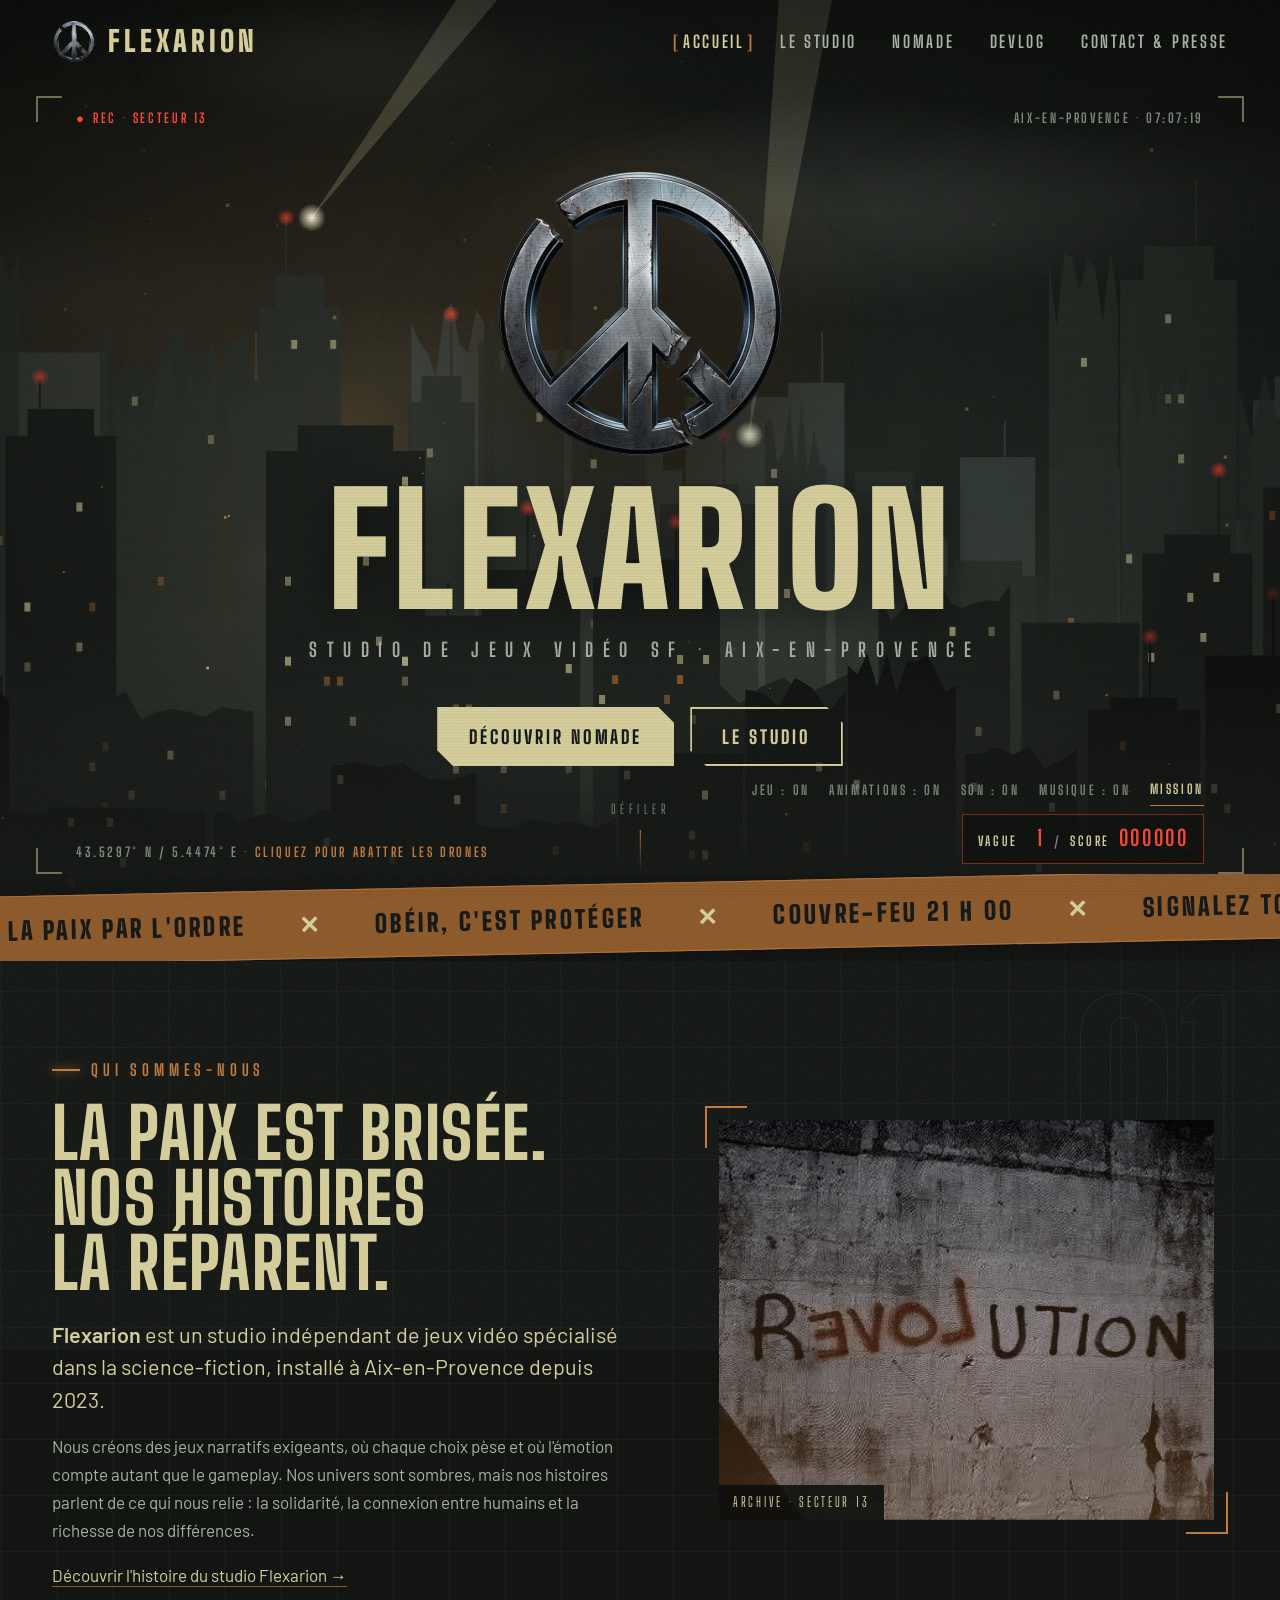
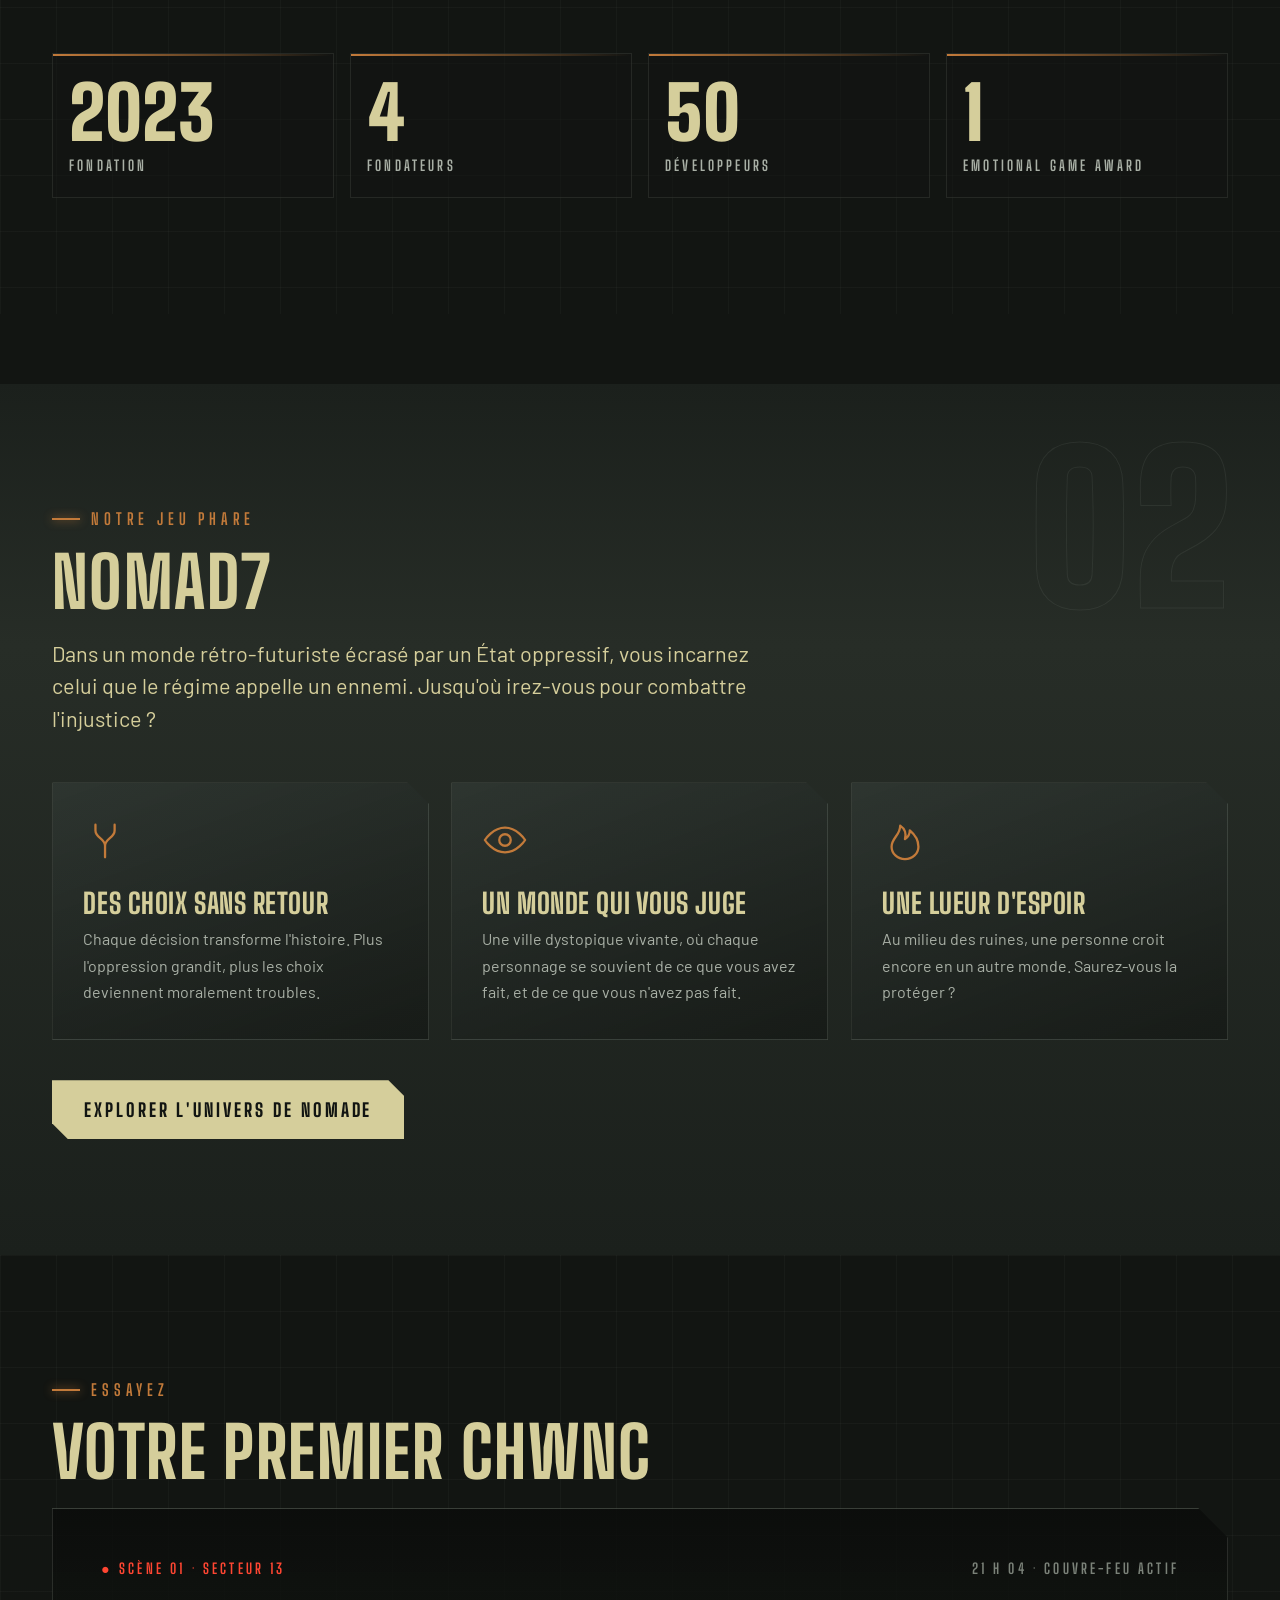
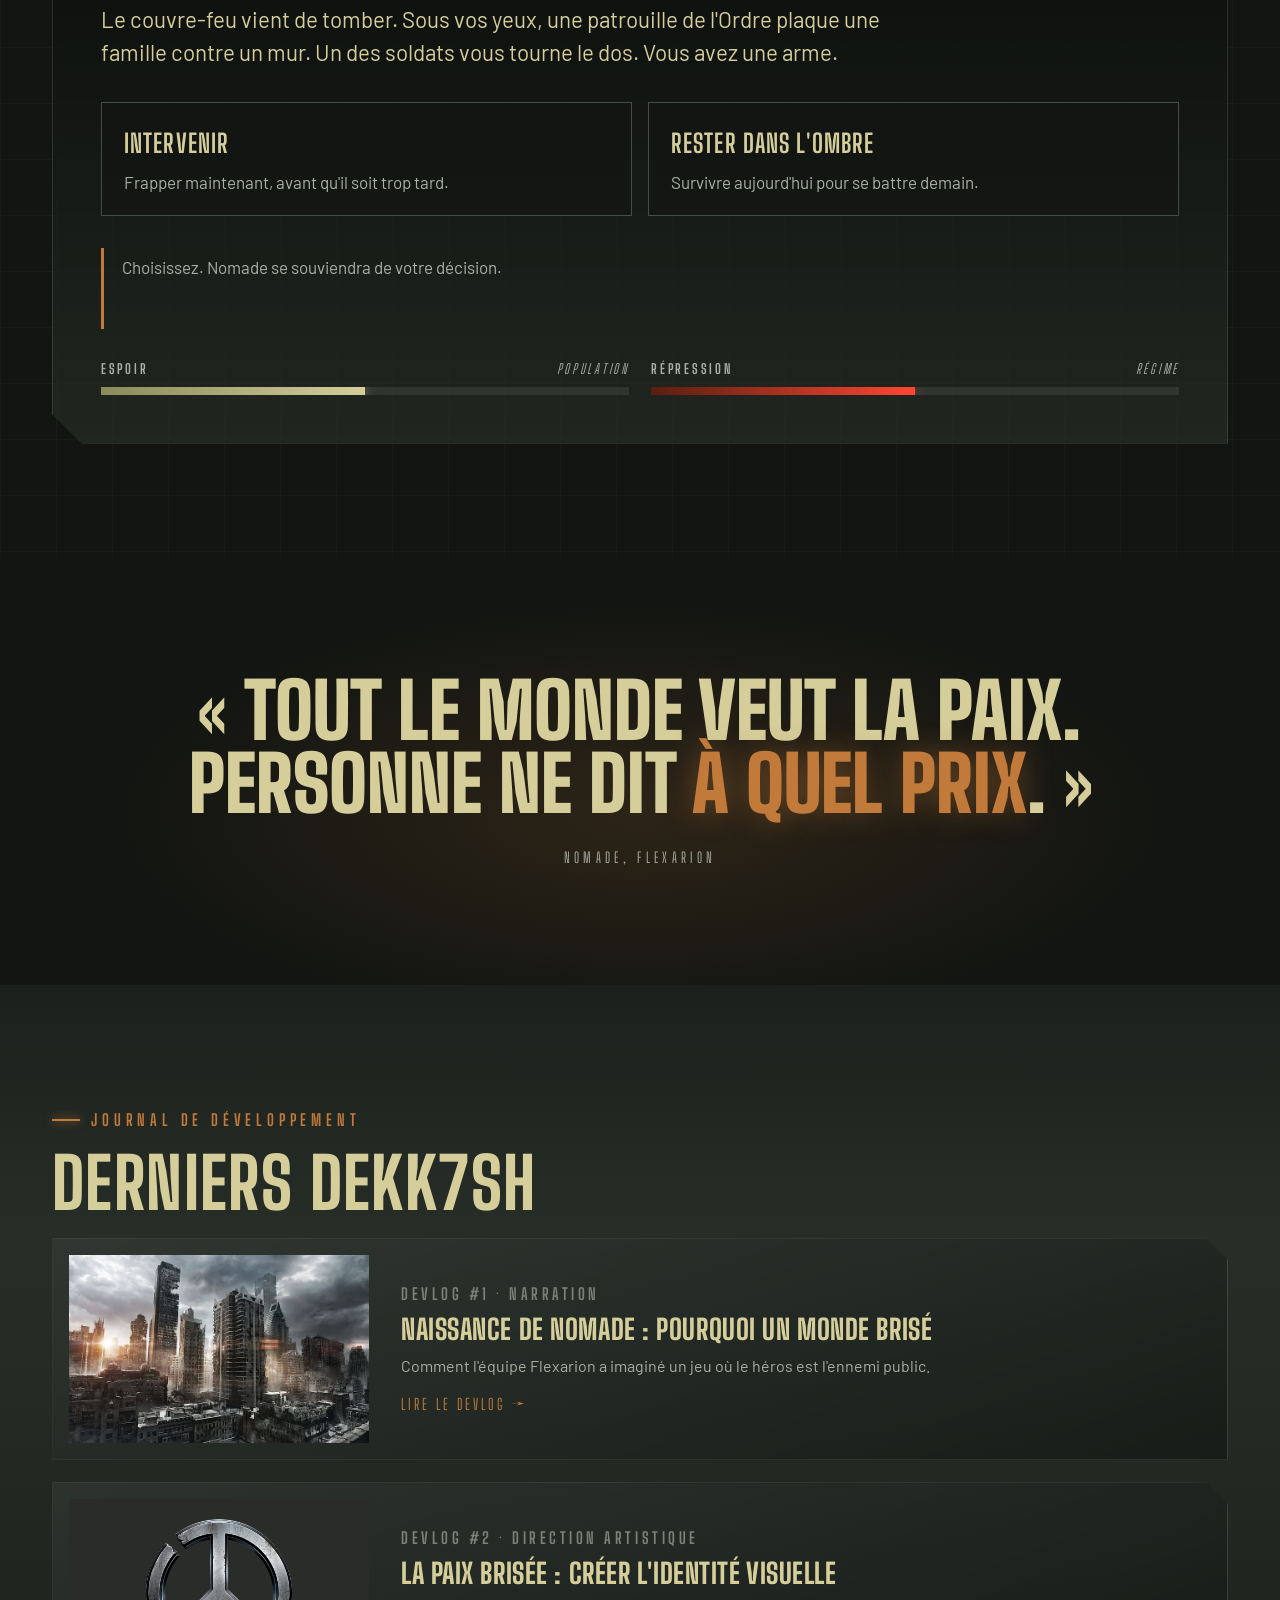
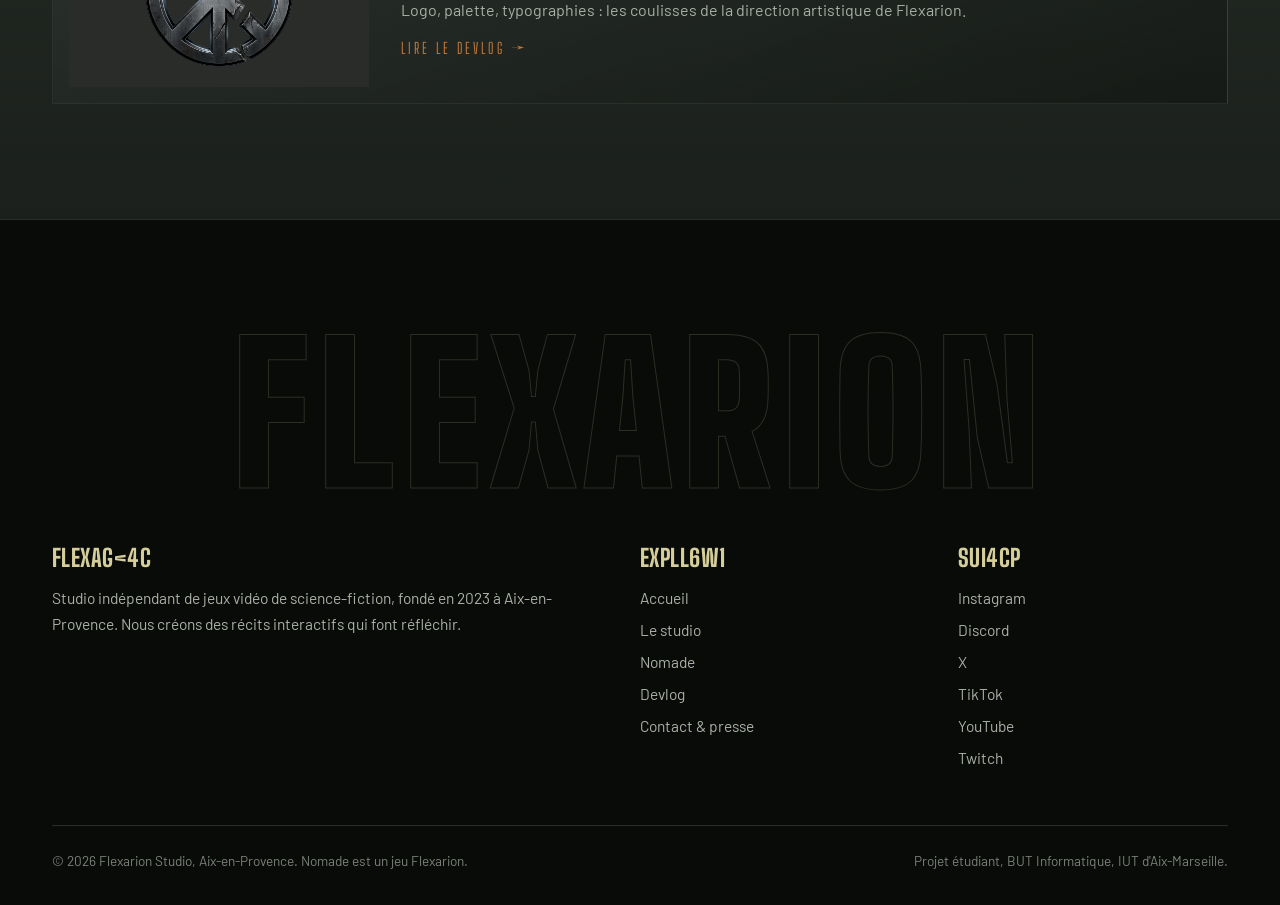
==== index.html @ 370a7edd "Add Google site verification meta tag Added Google site verification meta tag for SEO." ====
<!DOCTYPE html>
<html lang="fr">
<head>
<meta charset="utf-8">
<meta name="viewport" content="width=device-width, initial-scale=1">
<title>Flexarion, studio de jeux vidéo de science-fiction à Aix-en-Provence</title>
<meta name="description" content="Flexarion est un studio indépendant de jeux vidéo de science-fiction basé à Aix-en-Provence. Découvrez Nomade, notre jeu d&#x27;aventure narratif dystopique.">
<link rel="canonical" href="https://VOTRE-PSEUDO.github.io/flexarion/">
<meta name="robots" content="index, follow">
<meta name="google-site-verification" content="xNbweqs_CmoCZFucB4oYpUTQKconu9AYgE9XsVh_CNM" />
<meta property="og:type" content="website">
<meta property="og:site_name" content="Flexarion">
<meta property="og:locale" content="fr_FR">
<meta property="og:title" content="Flexarion, studio de jeux vidéo de science-fiction à Aix-en-Provence">
<meta property="og:description" content="Flexarion est un studio indépendant de jeux vidéo de science-fiction basé à Aix-en-Provence. Découvrez Nomade, notre jeu d&#x27;aventure narratif dystopique.">
<meta property="og:url" content="https://VOTRE-PSEUDO.github.io/flexarion/">
<meta property="og:image" content="https://VOTRE-PSEUDO.github.io/flexarion/assets/img/og-flexarion.jpg">
<meta name="twitter:card" content="summary_large_image">
<meta name="theme-color" content="#121512">
<link rel="icon" type="image/png" href="assets/img/favicon.png">
<link rel="apple-touch-icon" href="assets/img/apple-touch-icon.png">
<link rel="preconnect" href="https://fonts.googleapis.com">
<link rel="preconnect" href="https://fonts.gstatic.com" crossorigin>
<link href="https://fonts.googleapis.com/css2?family=Barlow:wght@400;500;600&family=Big+Shoulders+Display:wght@700;800;900&display=swap" rel="stylesheet">
<link rel="stylesheet" href="assets/style.css">
<script>try{var m=localStorage.getItem('flx-motion');if(m==='off'||(m!=='on'&&matchMedia('(prefers-reduced-motion: reduce)').matches))document.documentElement.classList.add('rm')}catch(e){}</script>
<link rel="preload" as="image" href="assets/img/logo-flexarion.webp">
<script type="application/ld+json">
{
 "@context": "https://schema.org",
 "@graph": [
  {
   "@type": "Organization",
   "@id": "https://VOTRE-PSEUDO.github.io/flexarion/#studio",
   "name": "Flexarion",
   "alternateName": "Flexarion Studio",
   "url": "https://VOTRE-PSEUDO.github.io/flexarion/",
   "logo": "https://VOTRE-PSEUDO.github.io/flexarion/assets/img/logo-flexarion-hd.png",
   "description": "Flexarion est un studio indépendant de jeux vidéo de science-fiction basé à Aix-en-Provence.",
   "foundingDate": "2023-10-13",
   "email": "contact@flexarion-studio.fr",
   "address": {
    "@type": "PostalAddress",
    "addressLocality": "Aix-en-Provence",
    "postalCode": "13100",
    "addressRegion": "Provence-Alpes-Côte d'Azur",
    "addressCountry": "FR"
   },
   "numberOfEmployees": {
    "@type": "QuantitativeValue",
    "value": 54
   },
   "award": "Emotional Game Award 2023"
  },
  {
   "@type": "WebSite",
   "name": "Flexarion",
   "url": "https://VOTRE-PSEUDO.github.io/flexarion/",
   "inLanguage": "fr"
  },
  {
   "@type": "VideoGame",
   "@id": "https://VOTRE-PSEUDO.github.io/flexarion/nomade.html#jeu",
   "name": "Nomade",
   "description": "Jeu d'aventure narratif de science-fiction dystopique et rétro-futuriste développé par le studio Flexarion.",
   "genre": [
    "Aventure narrative",
    "Science-fiction",
    "Dystopie"
   ],
   "gamePlatform": [
    "PC",
    "Consoles"
   ],
   "inLanguage": [
    "fr",
    "en"
   ],
   "author": {
    "@id": "https://VOTRE-PSEUDO.github.io/flexarion/#studio"
   },
   "publisher": {
    "@id": "https://VOTRE-PSEUDO.github.io/flexarion/#studio"
   },
   "image": "https://VOTRE-PSEUDO.github.io/flexarion/assets/img/ville-nomade.jpg",
   "url": "https://VOTRE-PSEUDO.github.io/flexarion/nomade.html"
  }
 ]
}
</script>
</head>
<body>
<div class="boot" aria-hidden="true"><div class="boot-in">
 <img src="assets/img/logo-flexarion.webp" alt="">
 <p class="boot-line">Connexion au réseau Flexarion</p>
 <p class="boot-line">Contournement de la censure</p>
 <p class="boot-line">Chargement de Nomade</p>
 <div class="boot-bar"><i></i></div><p class="boot-pct">000%</p>
</div></div>
<div class="progress" aria-hidden="true"><i></i></div>
<div class="cursor" aria-hidden="true"></div>
<a class="skip" href="#contenu">Aller au contenu</a>
<header class="site-header">
 <div class="wrap">
  <a class="brand" href="index.html" aria-label="Flexarion, retour à l'accueil">
   <img src="assets/img/logo-flexarion.webp" alt="" width="42" height="42"><span>Flexarion</span>
  </a>
  <button class="menu-btn" aria-expanded="false" aria-controls="nav">Menu</button>
  <nav class="nav" id="nav" aria-label="Navigation principale"><ul><li><a href="index.html" aria-current="page">Accueil</a></li><li><a href="studio.html">Le studio</a></li><li><a href="nomade.html">Nomade</a></li><li><a href="devlog/index.html">Devlog</a></li><li><a href="contact.html">Contact & presse</a></li></ul></nav>
 </div>
</header>
<main id="contenu">

<section class="hero">
 <canvas class="city" aria-hidden="true"></canvas>
 <div class="hud"><i aria-hidden="true"></i><i aria-hidden="true"></i><i aria-hidden="true"></i><i aria-hidden="true"></i>
  <span class="tl rec" aria-hidden="true">Rec · Secteur 13</span><span class="tr" aria-hidden="true">Aix-en-Provence · <span class="hud-clock">--:--:--</span></span>
  <span class="bl" aria-hidden="true">43.5297° N / 5.4474° E<span class="hint game-ui"> · Cliquez pour abattre les drones</span></span>
  <div class="br game-ui">
   <div class="hud-row"><button class="hud-sound" type="button" aria-pressed="true">Son : on</button><button class="hud-music" type="button" aria-pressed="true">Musique : on</button><button class="hud-mission" type="button" aria-expanded="false" aria-controls="mission">Mission</button></div>
   <div class="signal" hidden><span>Signal</span><div><i></i></div></div>
   <div class="espoir" hidden><span>Espoir</span><div><i></i></div></div>
   <span class="score">Vague <b class="hud-wave">1</b><em aria-hidden="true">/</em>Score <b class="hud-score">000000</b></span>
  </div>
  <div class="boss-bar game-ui" hidden><b>La Vigie</b><div><i></i></div></div>
  <span class="bo-status game-ui" hidden></span>
  <div class="toast game-ui" role="status" aria-live="polite"></div>
 </div>
 <div class="gbanner game-ui" aria-hidden="true"></div>
 <aside class="mission game-ui" id="mission" hidden aria-label="Mission : objectifs et secrets"></aside>
 <div class="flashlight game-ui" aria-hidden="true"></div>
 <div class="cracks game-ui" aria-hidden="true"></div>
 <div class="ending game-ui" hidden role="dialog" aria-label="Fin de la partie"></div>
 <div class="wrap hero-content">
  <img class="hero-logo" src="assets/img/logo-flexarion.webp" alt="Logo de Flexarion : un symbole de paix en métal, brisé" width="300" height="300">
  <h1 class="glitch" data-text="Flexarion">Flexarion</h1>
  <p class="tag">Studio de jeux vidéo SF · Aix-en-Provence</p>
  <div class="cta"><a class="btn" href="nomade.html">Découvrir Nomade</a><a class="btn ghost" href="studio.html">Le studio</a></div>
 </div>
 <span class="scroll-hint" aria-hidden="true">Défiler</span>
</section>
<div class="ticker-wrap" aria-hidden="true"><div class="ticker"><div><span>La paix par l'ordre</span><span>✕</span><span>Obéir, c'est protéger</span><span>✕</span><span>Couvre-feu 21 h 00</span><span>✕</span><span>Signalez tout comportement déviant</span><span>✕</span><span>L'Ordre veille sur vous</span><span>✕</span><span>Nomade · un jeu Flexarion</span><span>✕</span><span>La paix par l'ordre</span><span>✕</span><span>Obéir, c'est protéger</span><span>✕</span><span>Couvre-feu 21 h 00</span><span>✕</span><span>Signalez tout comportement déviant</span><span>✕</span><span>L'Ordre veille sur vous</span><span>✕</span><span>Nomade · un jeu Flexarion</span><span>✕</span></div></div></div>

<section class="gridbg">
 <span class="sec-num" aria-hidden="true">01</span>
 <div class="wrap grid-2">
  <div class="reveal">
   <span class="eyebrow">Qui sommes-nous</span>
   <h2 class="scramble">La paix est brisée. Nos histoires la réparent.</h2>
   <p class="lead"><strong>Flexarion</strong> est un studio indépendant de jeux vidéo spécialisé dans la science-fiction, installé à Aix-en-Provence depuis 2023.</p>
   <p>Nous créons des jeux narratifs exigeants, où chaque choix pèse et où l'émotion compte autant que le gameplay. Nos univers sont sombres, mais nos histoires parlent de ce qui nous relie : la solidarité, la connexion entre humains et la richesse de nos différences.</p>
   <p><a href="studio.html">Découvrir l'histoire du studio Flexarion →</a></p>
  </div>
  <div class="frame-wrap reveal"><figure class="framed"><picture><source srcset="assets/img/revolution.webp" type="image/webp"><img src="assets/img/revolution.jpg" alt="Graffiti « Revolution » sur un mur de béton, le mot LOVE écrit à l'envers en rouge" width="400" height="400" loading="lazy"></picture><figcaption>Archive · Secteur 13</figcaption></figure></div>
 </div>
 <div class="wrap"><div class="stats">
  <div class="reveal"><b data-count="2023">2023</b><span>Fondation</span></div>
  <div class="reveal"><b data-count="4">4</b><span>Fondateurs</span></div>
  <div class="reveal"><b data-count="50">50</b><span>Développeurs</span></div>
  <div class="reveal"><b data-count="1">1</b><span>Emotional Game Award</span></div>
 </div></div>
</section>

<svg class="ekg" viewBox="0 0 1200 60" preserveAspectRatio="none" aria-hidden="true"><path d="M0 30 H520 L540 30 L555 6 L570 54 L585 14 L598 40 L610 30 H1200" fill="none" stroke="currentColor" stroke-width="2"/></svg>

<section class="alt">
 <span class="sec-num" aria-hidden="true">02</span>
 <div class="wrap">
  <span class="eyebrow">Notre jeu phare</span>
  <h2 class="scramble">Nomade</h2>
  <p class="lead">Dans un monde rétro-futuriste écrasé par un État oppressif, vous incarnez celui que le régime appelle un ennemi. Jusqu'où irez-vous pour combattre l'injustice ?</p>
  <div class="grid-3" style="margin-top:3rem">
   <article class="card tilt reveal"><svg class="ico" viewBox="0 0 48 48" fill="none" stroke="currentColor" stroke-width="2.4" stroke-linejoin="round" stroke-linecap="round" aria-hidden="true"><path d="M12 40V28m0 0c0-8 10-8 10-16M12 28c0-8-10-8-10-16M22 12V6M2 12V6" transform="translate(11 2)"/></svg><h3>Des choix sans retour</h3><p>Chaque décision transforme l'histoire. Plus l'oppression grandit, plus les choix deviennent moralement troubles.</p></article>
   <article class="card tilt reveal"><svg class="ico" viewBox="0 0 48 48" fill="none" stroke="currentColor" stroke-width="2.4" stroke-linejoin="round" stroke-linecap="round" aria-hidden="true"><path d="M3 24s8-13 21-13 21 13 21 13-8 13-21 13S3 24 3 24z"/><circle cx="24" cy="24" r="6"/></svg><h3>Un monde qui vous juge</h3><p>Une ville dystopique vivante, où chaque personnage se souvient de ce que vous avez fait, et de ce que vous n'avez pas fait.</p></article>
   <article class="card tilt reveal"><svg class="ico" viewBox="0 0 48 48" fill="none" stroke="currentColor" stroke-width="2.4" stroke-linejoin="round" stroke-linecap="round" aria-hidden="true"><path d="M24 44c-8 0-14-6-14-13 0-9 9-12 9-22 6 4 6 10 5 14 3-2 5-5 5-9 6 5 9 11 9 17 0 7-6 13-14 13z"/></svg><h3>Une lueur d'espoir</h3><p>Au milieu des ruines, une personne croit encore en un autre monde. Saurez-vous la protéger ?</p></article>
  </div>
  <p style="margin-top:2.5rem"><a class="btn" href="nomade.html">Explorer l'univers de Nomade</a></p>
 </div>
</section>

<section class="gridbg">
 <div class="wrap">
  <span class="eyebrow">Essayez</span>
  <h2 class="scramble">Votre premier choix</h2>
  <div class="choice reveal">
 <div class="choice-head"><span class="rec">● Scène 01 · Secteur 13</span><span>21 h 04 · couvre-feu actif</span></div>
 <p class="choice-scene">Le couvre-feu vient de tomber. Sous vos yeux, une patrouille de l'Ordre plaque une famille contre un mur. Un des soldats vous tourne le dos. Vous avez une arme.</p>
 <div class="choice-opts">
  <button class="choice-btn" data-hope="72" data-fear="68" data-out="Le soldat s'effondre. La famille s'enfuit sans un regard. Demain, la propagande parlera d'un « terroriste » qui a attaqué une patrouille. La répression dans le secteur 13 va redoubler, à cause de vous."><b>Intervenir</b>Frapper maintenant, avant qu'il soit trop tard.</button>
  <button class="choice-btn" data-hope="22" data-fear="30" data-out="Vous détournez les yeux. La patrouille repart avec le père. Votre couverture est intacte, mais la petite fille vous a vu. Elle s'en souviendra. Et vous aussi."><b>Rester dans l'ombre</b>Survivre aujourd'hui pour se battre demain.</button>
 </div>
 <p class="choice-out" aria-live="polite" data-idle="Choisissez. Nomade se souviendra de votre décision.">Choisissez. Nomade se souviendra de votre décision.</p>
 <div class="meters">
  <div class="meter meter-hope"><span><b>Espoir</b><em>population</em></span><div><i></i></div></div>
  <div class="meter meter-fear"><span><b>Répression</b><em>régime</em></span><div><i></i></div></div>
 </div>
 <button class="choice-reset" hidden>↺ Rejouer la scène</button>
</div>
 </div>
</section>

<section class="quote-sec">
 <div class="wrap">
  <p class="quote reveal">«&nbsp;Tout le monde veut la paix.<br>Personne ne dit <em>à quel prix</em>.&nbsp;»</p>
  <span class="quote-src">Nomade, Flexarion</span>
 </div>
</section>

<section class="alt">
 <div class="wrap">
  <span class="eyebrow">Journal de développement</span>
  <h2 class="scramble">Derniers devlogs</h2>
  <div class="posts">
   <a class="post-card card tilt reveal" href="devlog/naissance-de-nomade.html"><div class="thumb"><img src="assets/img/ville-nomade.webp" alt="" loading="lazy" width="240" height="180"></div>
    <div><p class="meta">Devlog #1 · Narration</p><h3>Naissance de Nomade : pourquoi un monde brisé</h3><p>Comment l'équipe Flexarion a imaginé un jeu où le héros est l'ennemi public.</p><span class="go">Lire le devlog →</span></div>
   </a>
   <a class="post-card card tilt reveal" href="devlog/identite-visuelle-paix-brisee.html"><div class="thumb"><img src="assets/img/logo-flexarion.webp" alt="" loading="lazy" width="240" height="180" style="object-fit:contain;background:#272D27;padding:1rem"></div>
    <div><p class="meta">Devlog #2 · Direction artistique</p><h3>La paix brisée : créer l'identité visuelle</h3><p>Logo, palette, typographies : les coulisses de la direction artistique de Flexarion.</p><span class="go">Lire le devlog →</span></div>
   </a>
  </div>
 </div>
</section>

</main>
<footer class="site-footer">
 <svg class="ekg" viewBox="0 0 1200 60" preserveAspectRatio="none" aria-hidden="true"><path d="M0 30 H520 L540 30 L555 6 L570 54 L585 14 L598 40 L610 30 H1200" fill="none" stroke="currentColor" stroke-width="2"/></svg>
 <div class="wrap">
  <p class="big" aria-hidden="true">Flexarion</p>
  <div class="cols">
   <div>
    <h2 class="scramble">Flexarion</h2>
    <p>Studio indépendant de jeux vidéo de science-fiction, fondé en 2023 à Aix-en-Provence. Nous créons des récits interactifs qui font réfléchir.</p>
   </div>
   <div>
    <h2 class="scramble">Explorer</h2>
    <ul><li><a href="index.html">Accueil</a></li><li><a href="studio.html">Le studio</a></li><li><a href="nomade.html">Nomade</a></li><li><a href="devlog/index.html">Devlog</a></li><li><a href="contact.html">Contact & presse</a></li></ul>
   </div>
   <div>
    <h2 class="scramble">Suivre</h2>
    <ul>
     <li><a href="https://www.instagram.com/" rel="noopener">Instagram</a></li>
     <li><a href="https://discord.com/" rel="noopener">Discord</a></li>
     <li><a href="https://x.com/" rel="noopener">X</a></li>
     <li><a href="https://www.tiktok.com/" rel="noopener">TikTok</a></li>
     <li><a href="https://www.youtube.com/" rel="noopener">YouTube</a></li>
     <li><a href="https://www.twitch.tv/" rel="noopener">Twitch</a></li>
    </ul>
   </div>
  </div>
  <div class="legal"><span>© 2026 Flexarion Studio, Aix-en-Provence. Nomade est un jeu Flexarion.</span><span>Projet étudiant, BUT Informatique, IUT d'Aix-Marseille.</span></div>
 </div>
</footer>
<script src="assets/site.js" defer></script>
</body>
</html>
---- assets/style.css ----
/* Flexarion — design HUD sci-fi dystopique
   Charte : Big Shoulders Display (titres) + Barlow (texte), palette « terre brûlée » */
:root{
  --noir:#121512; --nuit:#272D27; --ardoise:#424D49; --kaki:#565B44;
  --gris:#7B8279; --brume:#A9B0A6; --rouille:#8C5828; --sable:#D5CE9B;
  --rouille-vif:#c27a3a; --alerte:#ff4632;
  --titre:"Big Shoulders Display","Arial Narrow",Impact,sans-serif;
  --texte:"Barlow","Segoe UI",Arial,sans-serif;
  --max:1240px; --cut:16px;
}
*{box-sizing:border-box;margin:0;padding:0;min-width:0}
html{overflow-x:clip;scroll-behavior:smooth;scroll-padding-top:80px;background:var(--noir)}
body{background:var(--noir);color:var(--brume);font-family:var(--texte);font-size:1.0625rem;line-height:1.65;-webkit-font-smoothing:antialiased;overflow-x:clip}
::selection{background:var(--rouille);color:#fff}
a{color:var(--sable);text-decoration-color:var(--rouille);text-underline-offset:4px}
a:hover{color:#fff}
img{max-width:100%;display:block}
:focus-visible{outline:2px solid var(--rouille-vif);outline-offset:3px}

/* grain + lignes de balayage */
body::before{content:"";position:fixed;inset:0;pointer-events:none;z-index:90;
  background:repeating-linear-gradient(to bottom,rgba(0,0,0,.18) 0 1px,transparent 1px 3px);opacity:.22}
body::after{content:"";position:fixed;inset:-50%;pointer-events:none;z-index:91;opacity:.07;
  background-image:url("data:image/svg+xml,%3Csvg xmlns='http://www.w3.org/2000/svg' width='180' height='180'%3E%3Cfilter id='n'%3E%3CfeTurbulence type='fractalNoise' baseFrequency='.85' numOctaves='3'/%3E%3C/filter%3E%3Crect width='100%25' height='100%25' filter='url(%23n)'/%3E%3C/svg%3E");
  animation:grain 2.4s steps(6) infinite;will-change:transform}
@keyframes grain{0%{transform:translate(0,0)}20%{transform:translate(-3%,2%)}40%{transform:translate(2%,-3%)}60%{transform:translate(-2%,-1%)}80%{transform:translate(3%,1%)}100%{transform:translate(1%,3%)}}

h1,h2,h3,.titre{font-family:var(--titre);font-weight:800;text-transform:uppercase;letter-spacing:.02em;line-height:.92;color:var(--sable);text-wrap:balance}
h1{font-size:clamp(3.6rem,12vw,10rem);font-weight:900}
h2{font-size:clamp(2.4rem,5.5vw,4.4rem);margin-bottom:1.4rem}
h3{font-size:1.75rem;margin-bottom:.6rem;line-height:1}
p+p{margin-top:1em}
strong{color:var(--sable);font-weight:600}
.wrap{max-width:var(--max);margin:0 auto;padding:0 clamp(1.1rem,4vw,2rem)}
.eyebrow{display:inline-flex;align-items:center;gap:.7rem;font-family:var(--titre);font-weight:700;font-size:1rem;letter-spacing:.3em;text-transform:uppercase;color:var(--rouille-vif);margin-bottom:1.1rem}
.eyebrow::before{content:"";width:28px;height:2px;background:currentColor;box-shadow:0 0 10px currentColor}
.lead{font-size:clamp(1.15rem,1.8vw,1.35rem);color:var(--sable);max-width:46rem;line-height:1.5}
.skip{position:absolute;left:-999px;top:0;background:var(--sable);color:var(--noir);padding:.5rem 1rem;z-index:300}
.skip:focus{left:1rem}

/* ---------- démarrage ---------- */
.boot{position:fixed;inset:0;z-index:500;background:#0a0c0a;display:grid;place-items:center;transition:opacity .6s,visibility .6s}
.boot.done{opacity:0;visibility:hidden}
.boot-in{width:min(420px,82vw);text-align:left}
.boot img{width:96px;margin:0 auto 1.6rem;filter:drop-shadow(0 0 24px rgba(194,122,58,.35));animation:bootpulse 1.2s ease-in-out infinite}
@keyframes bootpulse{50%{opacity:.6;transform:scale(.97)}}
.boot-line{font-family:var(--titre);font-weight:700;letter-spacing:.22em;text-transform:uppercase;font-size:.95rem;color:var(--gris);opacity:.25;transition:opacity .2s,color .2s}
.boot-line.on{opacity:1;color:var(--brume)}
.boot-line.on::after{content:" OK";color:var(--rouille-vif)}
.boot-bar{height:2px;background:var(--nuit);margin:1.2rem 0 .5rem;overflow:hidden}
.boot-bar i{display:block;height:100%;width:0;background:var(--rouille-vif);box-shadow:0 0 12px var(--rouille-vif);transition:width .08s}
.boot-pct{font-family:var(--titre);font-size:2.4rem;font-weight:800;color:var(--sable);letter-spacing:.06em}

/* ---------- viseur ---------- */
.cursor{position:fixed;left:0;top:0;width:0;height:0;z-index:400;pointer-events:none;opacity:0;transition:opacity .3s}
.cursor.on{opacity:1}
.cursor::before{content:"";position:absolute;left:-18px;top:-18px;width:36px;height:36px;border:1px solid rgba(213,206,155,.55);border-radius:50%;transition:transform .25s,border-color .25s}
.cursor::after{content:"";position:absolute;left:-2px;top:-2px;width:4px;height:4px;background:var(--rouille-vif);border-radius:50%}
.cursor.hot::before{transform:scale(1.6) rotate(45deg);border-radius:0;border-color:var(--rouille-vif)}

/* ---------- en-tête ---------- */
.progress{position:fixed;top:0;left:0;right:0;height:2px;z-index:120;pointer-events:none}
.progress i{display:block;height:100%;background:linear-gradient(90deg,var(--rouille),var(--rouille-vif),var(--sable));transform-origin:0 50%;transform:scaleX(0);box-shadow:0 0 10px var(--rouille-vif)}
.site-header{position:fixed;top:0;left:0;right:0;z-index:110;transition:background .35s,border-color .35s,height .35s;border-bottom:1px solid transparent}
.site-header.compact{background:rgba(12,14,12,.94);border-color:rgba(169,176,166,.12)}
.site-header .wrap{display:flex;align-items:center;justify-content:space-between;height:84px;transition:height .35s}
.site-header.compact .wrap{height:66px}
.brand{display:flex;align-items:center;gap:.75rem;text-decoration:none;color:var(--sable)}
.brand img{width:44px;height:44px;transition:transform .6s}
.brand:hover img{transform:rotate(-20deg)}
.brand span{font-family:var(--titre);font-weight:900;font-size:1.8rem;letter-spacing:.14em;text-transform:uppercase}
.nav ul{display:flex;gap:2.2rem;list-style:none}
.nav a{font-family:var(--titre);font-weight:700;text-transform:uppercase;letter-spacing:.16em;font-size:1.05rem;text-decoration:none;color:var(--brume);position:relative;padding:.4rem 0}
.nav a::before{content:"[";position:absolute;left:-.8em;opacity:0;color:var(--rouille-vif);transition:.25s}
.nav a::after{content:"]";position:absolute;right:-.8em;opacity:0;color:var(--rouille-vif);transition:.25s}
.nav a:hover,.nav a[aria-current="page"]{color:var(--sable)}
.nav a:hover::before,.nav a[aria-current="page"]::before{opacity:1;left:-.6em}
.nav a:hover::after,.nav a[aria-current="page"]::after{opacity:1;right:-.6em}
.menu-btn{display:none;background:rgba(18,21,18,.6);border:1px solid var(--gris);color:var(--sable);font-family:var(--titre);font-size:1.05rem;font-weight:700;letter-spacing:.18em;padding:.55rem 1rem;cursor:pointer;text-transform:uppercase;min-height:44px}
@media (max-width:880px){
  .menu-btn{display:block}
  .nav{position:fixed;inset:66px 0 auto 0;background:rgba(10,12,10,.97);border-bottom:1px solid var(--ardoise);display:none}
  .nav.open{display:block}
  .nav ul{flex-direction:column;gap:0;padding:1rem 1.6rem 2rem}
  .nav li{border-bottom:1px solid rgba(169,176,166,.1)}
  .nav a{display:block;padding:1rem 0;font-size:1.6rem}
  .nav a::before,.nav a::after{display:none}
}

/* ---------- hero ---------- */
.hero{position:relative;min-height:100svh;display:grid;place-items:center;text-align:center;overflow:hidden;isolation:isolate;padding:110px 0 80px}
.hero .city{position:absolute;inset:0;width:100%;height:100%;z-index:-2;display:block}
.hero::after{content:"";position:absolute;inset:auto 0 0 0;height:30%;z-index:-1;background:linear-gradient(to bottom,transparent,var(--noir))}
.page-hero{min-height:72svh}
.hero-logo{width:min(300px,52vw);margin:0 auto 1rem;filter:drop-shadow(0 30px 50px rgba(0,0,0,.8)) drop-shadow(0 0 40px rgba(194,122,58,.18));animation:float 8s ease-in-out infinite}
@keyframes float{50%{transform:translateY(-12px) rotate(-1.5deg)}}
.hero .tag{font-family:var(--titre);font-weight:700;letter-spacing:.5em;text-transform:uppercase;color:var(--brume);margin-top:.8rem;font-size:clamp(.85rem,1.8vw,1.2rem);padding-left:.5em}
.hero .cta{margin-top:2.6rem;display:flex;gap:1rem;justify-content:center;flex-wrap:wrap}
.hero-content{animation:rise 1.2s .2s both cubic-bezier(.2,.7,.2,1)}
@keyframes rise{from{opacity:0;transform:translateY(40px)}}
.scroll-hint{position:absolute;bottom:28px;left:50%;transform:translateX(-50%);font-family:var(--titre);letter-spacing:.35em;font-size:.8rem;text-transform:uppercase;color:var(--gris);display:flex;flex-direction:column;align-items:center;gap:.6rem}
.scroll-hint::after{content:"";width:1px;height:42px;background:linear-gradient(var(--rouille-vif),transparent);animation:drip 2s infinite}
@keyframes drip{0%{transform:scaleY(0);transform-origin:top}50%{transform:scaleY(1);transform-origin:top}51%{transform-origin:bottom}100%{transform:scaleY(0);transform-origin:bottom}}

/* HUD de coin */
.hud{position:absolute;inset:96px clamp(14px,3vw,36px) 26px;pointer-events:none;z-index:1;font-family:var(--titre);font-weight:700;letter-spacing:.2em;font-size:.82rem;text-transform:uppercase;color:rgba(169,176,166,.75)}
.hud>i{position:absolute;width:26px;height:26px;border-color:rgba(213,206,155,.5);border-style:solid}
.hud>i:nth-child(1){top:0;left:0;border-width:2px 0 0 2px}.hud>i:nth-child(2){top:0;right:0;border-width:2px 2px 0 0}
.hud>i:nth-child(3){bottom:0;left:0;border-width:0 0 2px 2px}.hud>i:nth-child(4){bottom:0;right:0;border-width:0 2px 2px 0}
.hud .tl{position:absolute;top:12px;left:40px}.hud .tr{position:absolute;top:12px;right:40px;text-align:right}
.hud .bl{position:absolute;bottom:10px;left:40px}.hud .br{position:absolute;bottom:10px;right:40px;text-align:right}
.hud .rec{color:var(--alerte)}.hud .rec::before{content:"●";margin-right:.5em;animation:blink 1s steps(2) infinite}
@keyframes blink{50%{opacity:0}}
@media (max-width:700px){.hud .bl,.hud .br,.hud .tr{display:none}}

/* titre glitch */
.glitch{position:relative;display:inline-block;text-shadow:0 8px 40px rgba(0,0,0,.6)}
.glitch::before,.glitch::after{content:attr(data-text);position:absolute;inset:0;pointer-events:none}
.glitch::before{color:var(--rouille-vif);animation:g1 5s infinite steps(1);clip-path:inset(0 0 0 0);opacity:0}
.glitch::after{color:#7fb8c8;animation:g2 5s infinite steps(1);opacity:0}
@keyframes g1{0%,91%,100%{opacity:0;transform:none}92%{opacity:.85;transform:translate(-6px,2px);clip-path:inset(12% 0 60% 0)}94%{opacity:.85;transform:translate(5px,-2px);clip-path:inset(55% 0 20% 0)}96%{opacity:.85;transform:translate(-3px,0);clip-path:inset(30% 0 45% 0)}}
@keyframes g2{0%,91%,100%{opacity:0;transform:none}92.5%{opacity:.6;transform:translate(6px,-1px);clip-path:inset(65% 0 8% 0)}94.5%{opacity:.6;transform:translate(-5px,2px);clip-path:inset(8% 0 70% 0)}}

/* ---------- boutons ---------- */
.btn{position:relative;display:inline-flex;align-items:center;gap:.7rem;font-family:var(--titre);font-weight:800;text-transform:uppercase;letter-spacing:.16em;font-size:1.15rem;min-height:52px;
  padding:.9rem 2rem;text-decoration:none;border:0;color:var(--noir);background:var(--sable);cursor:pointer;
  clip-path:polygon(0 0,calc(100% - var(--cut)) 0,100% var(--cut),100% 100%,var(--cut) 100%,0 calc(100% - var(--cut)));
  transition:background .25s,color .25s,transform .2s;overflow:hidden}
.btn::after{content:"";position:absolute;inset:0;background:linear-gradient(105deg,transparent 35%,rgba(255,255,255,.55) 50%,transparent 65%);transform:translateX(-120%);transition:transform .7s}
.btn:hover{background:var(--rouille-vif);color:#fff}
.btn:hover::after{transform:translateX(120%)}
.btn.ghost{background:rgba(18,21,18,.35);color:var(--sable);box-shadow:inset 0 0 0 2px var(--sable)}
.btn.ghost:hover{background:var(--sable);color:var(--noir)}

/* ---------- bandeau de propagande ---------- */
.ticker-wrap{overflow:hidden;padding:1.6rem 0;margin:-1.6rem 0;position:relative;z-index:3}
.ticker{background:var(--rouille);color:var(--noir);overflow:hidden;white-space:nowrap;border-block:1px solid #b07040;transform:rotate(-1.2deg) scale(1.03);margin:-1rem 0;position:relative;z-index:3;box-shadow:0 10px 40px rgba(0,0,0,.5)}
.ticker div{display:inline-flex;animation:tick 38s linear infinite;padding:.8rem 0}
.ticker span{font-family:var(--titre);font-weight:900;font-size:1.5rem;letter-spacing:.12em;text-transform:uppercase;padding:0 1.6rem}
.ticker span:nth-child(even){color:var(--sable);-webkit-text-stroke:0}
@keyframes tick{to{transform:translateX(-50%)}}

/* ---------- sections ---------- */
section{padding:clamp(4.5rem,9vw,8rem) 0;position:relative}
.alt{background:linear-gradient(180deg,#1b201c,var(--nuit) 30%,#1b201c)}
.gridbg{background-image:linear-gradient(rgba(169,176,166,.045) 1px,transparent 1px),linear-gradient(90deg,rgba(169,176,166,.045) 1px,transparent 1px);background-size:56px 56px}
.grid-2{display:grid;grid-template-columns:minmax(0,1.1fr) minmax(0,1fr);gap:clamp(2.5rem,6vw,5rem);align-items:center}
.grid-3{display:grid;grid-template-columns:repeat(3,minmax(0,1fr));gap:1.4rem}
@media (max-width:920px){.grid-2,.grid-3{grid-template-columns:minmax(0,1fr)}}
.sec-num{position:absolute;right:clamp(1rem,4vw,3rem);top:clamp(2rem,5vw,4rem);font-family:var(--titre);font-weight:900;font-size:clamp(6rem,16vw,14rem);line-height:.8;color:transparent;-webkit-text-stroke:1px rgba(169,176,166,.1);pointer-events:none;user-select:none}

/* cartes HUD inclinables */
.card{--rx:0deg;--ry:0deg;--gx:50%;--gy:50%;position:relative;padding:2.1rem 1.9rem;background:linear-gradient(160deg,rgba(66,77,73,.32),rgba(18,21,18,.6));
  border:1px solid rgba(169,176,166,.14);transform:perspective(900px) rotateX(var(--rx)) rotateY(var(--ry));transition:transform .2s ease-out,border-color .3s,box-shadow .3s;
  clip-path:polygon(0 0,calc(100% - 22px) 0,100% 22px,100% 100%,0 100%)}
.card::before{content:"";position:absolute;inset:0;background:radial-gradient(circle at var(--gx) var(--gy),rgba(213,206,155,.16),transparent 45%);opacity:0;transition:opacity .3s;pointer-events:none}
.card::after{content:"";position:absolute;top:0;right:0;width:31px;height:2px;background:var(--rouille-vif);transform:rotate(45deg) translate(9px,-2px);transform-origin:right}
.card:hover{border-color:rgba(194,122,58,.6);box-shadow:0 30px 60px rgba(0,0,0,.45)}
.card:hover::before{opacity:1}
.card .ico{width:46px;height:46px;color:var(--rouille-vif);margin-bottom:1.2rem}
.card p{font-size:1rem}
.card .tagline{font-family:var(--titre);font-size:.85rem;letter-spacing:.25em;color:var(--gris);text-transform:uppercase;display:block;margin-bottom:.5rem}

/* image encadrée HUD avec balayage */
.framed{position:relative;clip-path:inset(0 100% 0 0);transition:clip-path 1.2s cubic-bezier(.7,0,.2,1)}
.frame-wrap.in .framed{clip-path:inset(0 0 0 0)}
.framed img{width:100%;filter:grayscale(.25) contrast(1.1) brightness(.9);transition:transform 6s ease-out}
.framed:hover img{transform:scale(1.06)}
.framed::before{content:"";position:absolute;inset:0;z-index:2;background:linear-gradient(to bottom,transparent,rgba(194,122,58,.35) 50%,transparent 52%);background-size:100% 220%;animation:scan 4s linear infinite;mix-blend-mode:screen;pointer-events:none}
@keyframes scan{from{background-position:0 -100%}to{background-position:0 200%}}
.framed figcaption,.framed .label{position:absolute;left:0;bottom:0;z-index:3;background:rgba(10,12,10,.85);font-family:var(--titre);letter-spacing:.2em;text-transform:uppercase;font-size:.85rem;padding:.4rem .9rem;color:var(--sable)}
.frame-wrap{position:relative;padding:14px}
.frame-wrap::before,.frame-wrap::after{content:"";position:absolute;width:40px;height:40px;border:2px solid var(--rouille-vif);pointer-events:none}
.frame-wrap::before{top:0;left:0;border-width:2px 0 0 2px}.frame-wrap::after{bottom:0;right:0;border-width:0 2px 2px 0}

/* statistiques */
.stats{display:grid;grid-template-columns:repeat(4,minmax(0,1fr));gap:1rem;margin-top:4rem}
.stats div{position:relative;padding:1.4rem 1rem 1.2rem;border:1px solid rgba(169,176,166,.12);background:rgba(18,21,18,.5);text-align:left}
.stats div::before{content:"";position:absolute;left:0;top:0;width:100%;height:2px;background:linear-gradient(90deg,var(--rouille-vif),transparent)}
.stats b{display:block;font-family:var(--titre);font-weight:900;font-size:clamp(3rem,6vw,4.6rem);color:var(--sable);line-height:1;font-variant-numeric:tabular-nums}
.stats span{font-family:var(--titre);font-weight:700;font-size:.9rem;letter-spacing:.22em;text-transform:uppercase}
@media (max-width:700px){.stats{grid-template-columns:repeat(2,minmax(0,1fr))}}

/* citation */
.quote{font-family:var(--titre);font-weight:900;text-transform:uppercase;font-size:clamp(2.3rem,6vw,5rem);line-height:.95;color:var(--sable);text-align:center;max-width:62rem;margin:0 auto;text-wrap:balance}
.quote em{font-style:normal;color:var(--rouille-vif);text-shadow:0 0 30px rgba(194,122,58,.45)}
.quote-src{display:block;text-align:center;margin-top:1.6rem;font-family:var(--titre);letter-spacing:.3em;text-transform:uppercase;font-size:.9rem}
.quote-sec{background:radial-gradient(ellipse at 50% 60%,rgba(140,88,40,.22),transparent 60%),var(--noir);overflow:hidden}

/* ligne de vie */
.ekg{display:block;width:100%;height:70px;color:var(--rouille-vif);filter:drop-shadow(0 0 6px rgba(194,122,58,.7))}
.ekg path{stroke-dasharray:1400;stroke-dashoffset:1400;animation:pulse 3.6s linear infinite}
@keyframes pulse{70%{stroke-dashoffset:0;opacity:1}100%{stroke-dashoffset:0;opacity:0}}

/* ---------- le premier choix ---------- */
.choice{position:relative;border:1px solid rgba(169,176,166,.18);background:linear-gradient(180deg,rgba(10,12,10,.85),rgba(39,45,39,.7));padding:clamp(1.6rem,4vw,3rem);
  clip-path:polygon(0 0,calc(100% - 30px) 0,100% 30px,100% 100%,30px 100%,0 calc(100% - 30px))}
.choice-head{display:flex;justify-content:space-between;gap:1rem;flex-wrap:wrap;font-family:var(--titre);font-weight:700;letter-spacing:.22em;text-transform:uppercase;font-size:.9rem;color:var(--gris);margin-bottom:1.4rem}
.choice-head .rec{color:var(--alerte)}
.choice-scene{font-size:clamp(1.15rem,2vw,1.4rem);color:var(--sable);max-width:52rem;line-height:1.5}
.choice-opts{display:grid;grid-template-columns:repeat(2,minmax(0,1fr));gap:1rem;margin:2rem 0}
.choice-btn{font:inherit;text-align:left;cursor:pointer;color:var(--brume);background:rgba(18,21,18,.7);border:1px solid var(--ardoise);padding:1.2rem 1.4rem;min-height:44px;transition:border-color .25s,background .25s,opacity .3s,transform .2s}
.choice-btn b{display:block;font-family:var(--titre);font-size:1.6rem;text-transform:uppercase;color:var(--sable);letter-spacing:.04em;margin-bottom:.2rem}
.choice-btn:hover:not(:disabled){border-color:var(--rouille-vif);background:rgba(140,88,40,.18);transform:translateY(-2px)}
.choice-btn:disabled{cursor:default;opacity:.35}
.choice-btn.picked{opacity:1;border-color:var(--rouille-vif);background:rgba(140,88,40,.25)}
.choice-out{min-height:4.8em;border-left:3px solid var(--rouille-vif);padding:.3rem 0 .3rem 1.1rem;color:var(--brume)}
.choice-out.typing::after{content:"▌";color:var(--rouille-vif);animation:blink .8s steps(2) infinite}
.meters{display:grid;grid-template-columns:repeat(2,minmax(0,1fr));gap:1.4rem;margin-top:1.8rem}
.meter span{display:flex;justify-content:space-between;font-family:var(--titre);letter-spacing:.2em;text-transform:uppercase;font-size:.85rem;margin-bottom:.4rem}
.meter div{height:8px;background:rgba(169,176,166,.12);overflow:hidden}
.meter i{display:block;height:100%;width:50%;transition:width 1.2s cubic-bezier(.2,.8,.2,1)}
.meter-hope i{background:linear-gradient(90deg,#8a8a5a,var(--sable));box-shadow:0 0 12px rgba(213,206,155,.5)}
.meter-fear i{background:linear-gradient(90deg,#5a1e10,var(--alerte));box-shadow:0 0 12px rgba(255,70,50,.5)}
.choice-reset{margin-top:1.6rem;background:none;border:0;color:var(--gris);font-family:var(--titre);letter-spacing:.2em;text-transform:uppercase;cursor:pointer;font-size:.95rem;min-height:44px}
.choice-reset:hover{color:var(--sable)}
.choice.glitching{animation:shake .45s}
@keyframes shake{20%{transform:translate(-4px,1px);filter:hue-rotate(40deg)}40%{transform:translate(4px,-1px)}60%{transform:translate(-2px,0);filter:none}80%{transform:translate(2px,1px)}}
@media (max-width:640px){.choice-opts,.meters{grid-template-columns:minmax(0,1fr)}}

/* ---------- équipe ---------- */
.team{display:grid;grid-template-columns:repeat(4,minmax(0,1fr));gap:1.4rem}
.member{padding:0;overflow:hidden}
.member .avatar{aspect-ratio:1;display:grid;place-items:center;font-family:var(--titre);font-weight:900;font-size:4rem;color:var(--sable);position:relative;
  background:radial-gradient(circle at 50% 35%,rgba(194,122,58,.25),transparent 60%),repeating-linear-gradient(0deg,rgba(169,176,166,.05) 0 2px,transparent 2px 6px),linear-gradient(160deg,var(--ardoise),var(--noir))}
.member .avatar::after{content:"ID-" attr(data-id);position:absolute;top:.8rem;left:.9rem;font-size:.8rem;letter-spacing:.25em;color:var(--gris)}
.member .body{padding:1.4rem 1.4rem 1.6rem}
.member h3{font-size:1.6rem;margin-bottom:.2rem}
.member p{font-size:.97rem}
@media (max-width:920px){.team{grid-template-columns:repeat(2,minmax(0,1fr))}}
@media (max-width:480px){.team{grid-template-columns:minmax(0,1fr)}}

/* ---------- blog ---------- */
.posts{display:grid;gap:1.4rem}
.post-card{display:grid;grid-template-columns:300px minmax(0,1fr);gap:2rem;align-items:center;text-decoration:none;color:inherit;padding:1rem}
.post-card .thumb{aspect-ratio:16/10;overflow:hidden;position:relative;background:var(--nuit)}
.post-card img{width:100%;height:100%;object-fit:cover;filter:grayscale(.35);transition:transform .8s,filter .5s}
.post-card:hover img{transform:scale(1.08);filter:none}
.post-card:hover h3{color:#fff}
.post-card .go{font-family:var(--titre);letter-spacing:.2em;text-transform:uppercase;color:var(--rouille-vif);font-size:.95rem;display:inline-block;margin-top:.8rem;transition:transform .3s}
.post-card:hover .go{transform:translateX(8px)}
.meta{font-family:var(--titre);font-weight:700;font-size:.9rem;letter-spacing:.22em;text-transform:uppercase;color:var(--gris);margin-bottom:.5rem}
@media (max-width:720px){.post-card{grid-template-columns:minmax(0,1fr);gap:1rem}}
.article{max-width:46rem;margin:0 auto}
.article h2{font-size:clamp(2rem,4vw,2.8rem);margin-top:3.2rem;padding-left:1rem;border-left:4px solid var(--rouille-vif)}
.article ul,.article ol{margin:1em 0 1em 1.3em}
.article li{margin:.45em 0}
.article li::marker{color:var(--rouille-vif)}
.article figure{margin:2.8rem 0;text-align:center}
.article figcaption{font-size:.9rem;color:var(--gris);margin-top:.8rem}
.swatches{display:grid;grid-template-columns:repeat(8,minmax(0,1fr));gap:.5rem;margin:1.6rem 0}
.swatches span{aspect-ratio:1;display:flex;align-items:flex-end;padding:5px;font-size:.62rem;color:#fff;text-shadow:0 1px 2px #000;border:1px solid rgba(255,255,255,.08);transition:transform .25s}
.swatches span:hover{transform:translateY(-6px)}
@media (max-width:560px){.swatches{grid-template-columns:repeat(4,minmax(0,1fr))}}
.breadcrumb{font-family:var(--titre);letter-spacing:.18em;text-transform:uppercase;font-size:.9rem;margin-bottom:1.5rem}
.breadcrumb a{color:var(--brume);text-decoration:none}
.post-nav{display:flex;justify-content:space-between;gap:1rem;margin-top:4rem;padding-top:2rem;border-top:1px solid var(--ardoise);font-family:var(--titre);letter-spacing:.15em;text-transform:uppercase;font-size:1.1rem}
.post-nav a{text-decoration:none}

/* ---------- contact ---------- */
.contact-list{list-style:none;display:grid;gap:1.1rem}
.contact-list li{border-left:3px solid var(--rouille-vif);padding-left:1rem}
.contact-list b{display:block;font-family:var(--titre);font-size:1.35rem;text-transform:uppercase;letter-spacing:.08em;color:var(--sable)}
.contact-list a{overflow-wrap:anywhere}
.socials{display:flex;flex-wrap:wrap;gap:.7rem;list-style:none;margin-top:2rem}
.socials a{display:inline-flex;align-items:center;min-height:44px;border:1px solid var(--gris);padding:.5rem 1.1rem;text-decoration:none;font-family:var(--titre);text-transform:uppercase;letter-spacing:.14em;font-weight:700;transition:.25s}
.socials a:hover{border-color:var(--rouille-vif);background:var(--rouille);color:#fff;transform:translateY(-3px)}
.map{width:100%;aspect-ratio:16/10;border:0;filter:grayscale(1) invert(.92) contrast(.9) sepia(.25)}

/* ---------- pied de page ---------- */
.site-footer{background:#090b09;border-top:1px solid var(--nuit);padding:0 0 2rem;font-size:.97rem;position:relative;overflow:hidden}
.site-footer .big{font-family:var(--titre);font-weight:900;text-transform:uppercase;font-size:clamp(4rem,17vw,15rem);line-height:.8;color:transparent;-webkit-text-stroke:1px rgba(213,206,155,.18);text-align:center;margin:3rem 0 3.5rem;letter-spacing:.04em;user-select:none}
.site-footer .cols{display:grid;grid-template-columns:2fr 1fr 1fr;gap:3rem}
.site-footer h2{font-size:1.5rem;margin-bottom:1rem}
.site-footer ul{list-style:none}
.site-footer li{margin:.4rem 0}
.site-footer a{color:var(--brume);text-decoration:none;transition:color .2s,padding .2s}
.site-footer a:hover{color:var(--sable);padding-left:.4rem}
.legal{margin-top:3rem;padding-top:1.5rem;border-top:1px solid var(--nuit);font-size:.85rem;color:var(--gris);display:flex;justify-content:space-between;flex-wrap:wrap;gap:1rem}
@media (max-width:800px){.site-footer .cols{grid-template-columns:minmax(0,1fr)}}

/* apparitions */
.reveal{opacity:0;transform:translateY(34px);transition:opacity .9s cubic-bezier(.2,.7,.2,1),transform .9s cubic-bezier(.2,.7,.2,1)}
.reveal.in{opacity:1;transform:none}
.grid-3 .reveal:nth-child(2),.team .reveal:nth-child(2),.stats .reveal:nth-child(2){transition-delay:.12s}
.grid-3 .reveal:nth-child(3),.team .reveal:nth-child(3),.stats .reveal:nth-child(3){transition-delay:.24s}
.grid-3 .reveal:nth-child(5){transition-delay:.12s}.grid-3 .reveal:nth-child(6){transition-delay:.24s}
.team .reveal:nth-child(4),.stats .reveal:nth-child(4){transition-delay:.36s}
.card.reveal.in{transform:perspective(900px) rotateX(var(--rx)) rotateY(var(--ry));transition:transform .2s ease-out,border-color .3s,box-shadow .3s,opacity .9s}

html.rm *,html.rm *::before,html.rm *::after{animation:none!important;transition:none!important;scroll-behavior:auto!important}
html.rm .reveal{opacity:1;transform:none}html.rm .framed{clip-path:none}
@media (pointer:fine){body.has-cursor,body.has-cursor a,body.has-cursor button{cursor:none}}
.hero .eyebrow{display:flex;justify-content:center}
.site-footer .big{font-size:clamp(3.6rem,15vw,13rem);white-space:nowrap}

/* ---------- combat de drones ---------- */
.hero.armed{cursor:crosshair}
.hero.armed a,.hero.armed button{cursor:pointer}
.hud .br{display:flex;flex-direction:column;align-items:flex-end;gap:.5rem}
.hud .score{display:inline-flex;align-items:center;gap:.7rem;padding:.35rem .8rem;border:1px solid rgba(255,70,50,.45);background:rgba(10,12,10,.6);color:var(--sable)}
.hud .score b{font-size:1.4rem;color:var(--alerte);font-variant-numeric:tabular-nums;min-width:2ch;text-align:right}
.hud .score.hit{animation:scorehit .6s}
@keyframes scorehit{0%{background:rgba(255,70,50,.7);transform:scale(1.12)}100%{background:rgba(10,12,10,.6);transform:none}}
.hud-sound{pointer-events:auto;background:none;border:0;color:var(--gris);font:inherit;letter-spacing:inherit;text-transform:inherit;cursor:pointer;padding:.2rem 0;min-height:32px}
.hud-sound:hover{color:var(--sable)}
.hud .hint{color:var(--rouille-vif);animation:blink 1.6s steps(2) 6}
.cursor.aim::before{border-color:var(--alerte);border-radius:50%;transform:scale(1.25);box-shadow:0 0 12px rgba(255,70,50,.5)}
.cursor.aim::after{background:var(--alerte);box-shadow:-14px 0 0 -1px var(--alerte),14px 0 0 -1px var(--alerte),0 -14px 0 -1px var(--alerte),0 14px 0 -1px var(--alerte)}
@media (max-width:700px){.hud .br{display:flex;bottom:6px;right:14px}.hud .hud-sound{display:none}.hud .tr{display:none}}

/* ---------- Opération Nomade : HUD du jeu ---------- */
.hero.armed{user-select:none;-webkit-user-select:none;touch-action:manipulation}
.hud .br{position:absolute;bottom:10px;right:40px;display:flex;flex-direction:column;align-items:flex-end;gap:.45rem;pointer-events:none}
.hud-row{display:flex;gap:1.2rem}
.hud-sound,.hud-mission{pointer-events:auto;background:none;border:0;color:var(--gris);font:inherit;letter-spacing:inherit;text-transform:inherit;cursor:pointer;padding:.2rem 0;min-height:32px}
.hud-sound:hover,.hud-mission:hover{color:var(--sable)}
.hud-mission{color:var(--sable);border-bottom:1px solid var(--rouille-vif)}
.hud-mission[aria-expanded="true"]{color:var(--rouille-vif)}
.hud .score{display:inline-flex;align-items:baseline;gap:.55rem;padding:.4rem .9rem;border:1px solid rgba(255,70,50,.45);background:rgba(10,12,10,.65);color:var(--sable)}
.hud .score b{font-size:1.35rem;color:var(--alerte);font-variant-numeric:tabular-nums}
.hud .score em{font-style:normal;color:var(--gris)}
.signal{display:flex;align-items:center;gap:.6rem;width:230px}
.signal[hidden]{display:none}
.signal div{flex:1;height:6px;background:rgba(169,176,166,.18);overflow:hidden}
.signal i{display:block;height:100%;width:100%;background:linear-gradient(90deg,#7fb8c8,#d5e6ea);box-shadow:0 0 10px rgba(127,184,200,.6);transition:width .4s}
.signal.low i{background:linear-gradient(90deg,#8c1e10,var(--alerte));animation:blink .6s steps(2) infinite}
.boss-bar{position:absolute;top:4px;left:50%;transform:translateX(-50%);width:min(560px,70%);text-align:center;color:var(--alerte);font-size:1.05rem}
.boss-bar[hidden]{display:none}
.boss-bar b{display:block;margin-bottom:.4rem;letter-spacing:.4em;text-shadow:0 0 12px rgba(255,70,50,.6)}
.boss-bar div{height:10px;border:1px solid rgba(255,70,50,.6);background:rgba(10,12,10,.7);padding:1px}
.boss-bar i{display:block;height:100%;width:100%;background:linear-gradient(90deg,#8c1e10,var(--alerte),#ffb08a);transition:width .25s}
.toast{position:absolute;bottom:40px;left:36px;transform:translateY(14px);width:min(370px,calc(100% - 72px));padding:.8rem 1.2rem;text-align:left;
  background:rgba(10,12,10,.88);border:1px solid rgba(213,206,155,.35);border-left:3px solid var(--sable);opacity:0;transition:opacity .3s,transform .3s;text-transform:none;letter-spacing:.02em}
.toast.show{opacity:1;transform:none}
.toast b{display:block;font-size:1.25rem;letter-spacing:.18em;text-transform:uppercase;color:var(--sable)}
.toast span{display:block;font-family:var(--texte);font-weight:500;font-size:.98rem;color:var(--brume);letter-spacing:0;margin-top:.15rem}
.toast.gold{border-color:rgba(255,210,122,.5);border-left-color:#ffd27a}.toast.gold b{color:#ffd27a}
.toast.alert{border-color:rgba(255,70,50,.6);border-left-color:var(--alerte)}.toast.alert b{color:var(--alerte)}
.toast.secret{border-color:rgba(127,184,200,.55);border-left-color:#7fb8c8}.toast.secret b{color:#9fd0dc}
.toast.lore span{font-style:italic;color:var(--sable)}
.mission{position:absolute;right:clamp(14px,3vw,40px);bottom:150px;z-index:5;width:min(360px,calc(100% - 28px));max-height:calc(100% - 270px);overflow:auto;
  background:rgba(10,12,10,.94);border:1px solid rgba(169,176,166,.25);padding:1.3rem 1.3rem 1.1rem;text-align:left;
  clip-path:polygon(0 0,calc(100% - 18px) 0,100% 18px,100% 100%,0 100%);animation:rise .35s both;cursor:auto}
.mission[hidden]{display:none}
.m-head{display:flex;justify-content:space-between;align-items:center;margin-bottom:.9rem}
.mission h3{font-size:1.6rem;margin:0}
.m-close{background:none;border:1px solid var(--ardoise);color:var(--brume);width:36px;height:36px;cursor:pointer;font-size:1rem}
.m-close:hover{border-color:var(--rouille-vif);color:#fff}
.m-stats{display:grid;grid-template-columns:repeat(3,minmax(0,1fr));gap:.5rem;margin-bottom:1.1rem}
.m-stats div{border:1px solid rgba(169,176,166,.15);padding:.45rem .55rem}
.m-stats dt{font-family:var(--titre);font-size:.75rem;letter-spacing:.2em;text-transform:uppercase;color:var(--gris)}
.m-stats dd{font-family:var(--titre);font-weight:800;font-size:1.3rem;color:var(--sable);font-variant-numeric:tabular-nums}
.mission h4{display:flex;justify-content:space-between;font-family:var(--titre);font-size:1.05rem;letter-spacing:.2em;text-transform:uppercase;color:var(--rouille-vif);margin:.9rem 0 .5rem;padding-bottom:.3rem;border-bottom:1px solid rgba(169,176,166,.15)}
.mission h4 span{color:var(--sable)}
.mission ul{list-style:none;display:grid;gap:.45rem}
.mission li{position:relative;padding-left:1.7rem;line-height:1.3}
.mission li::before{content:"";position:absolute;left:0;top:.15rem;width:14px;height:14px;border:1px solid var(--gris)}
.mission li.done::before{background:var(--rouille-vif);border-color:var(--rouille-vif);box-shadow:0 0 8px rgba(194,122,58,.6)}
.mission li.done::after{content:"✓";position:absolute;left:2px;top:-.1rem;font-size:.85rem;color:var(--noir);font-weight:700}
.mission li b{display:block;font-family:var(--titre);font-size:1.1rem;letter-spacing:.06em;text-transform:uppercase;color:var(--sable)}
.mission li.locked b{color:var(--gris);letter-spacing:.3em}
.mission li small{font-size:.88rem;color:var(--brume)}
.mission li.locked small{font-style:italic;color:var(--gris)}
.m-help{font-size:.85rem;color:var(--gris);margin-top:1rem}
.m-reset{margin-top:.8rem;background:none;border:1px solid var(--ardoise);color:var(--gris);font-family:var(--titre);letter-spacing:.15em;text-transform:uppercase;padding:.5rem .8rem;cursor:pointer;min-height:40px;width:100%}
.m-reset:hover{border-color:var(--alerte);color:var(--alerte)}
/* easter eggs */
canvas.city.nv{filter:grayscale(1) sepia(1) hue-rotate(58deg) saturate(3.2) brightness(1.25) contrast(1.15)}
.hero-logo.hit{animation:logohit .25s}
@keyframes logohit{30%{transform:translate(4px,-3px) rotate(3deg) scale(.97);filter:drop-shadow(0 0 30px rgba(255,120,40,.8)) brightness(1.4)}}
.hero-logo.reborn{animation:reborn 4s ease-out}
@keyframes reborn{0%{filter:brightness(3) drop-shadow(0 0 60px #fff)}25%{filter:brightness(1.6) drop-shadow(0 0 50px #D5CE9B);transform:scale(1.08)}100%{filter:drop-shadow(0 30px 50px rgba(0,0,0,.8))}}
.ticker.rebel{background:var(--sable)}
.ticker.rebel span{color:var(--noir)}
.ticker.rebel span:nth-child(even){color:var(--rouille)}
@media (max-width:700px){
  .hud .br{right:14px;bottom:6px}
  .hud .hud-sound{display:none}
  .signal{width:170px}
  .boss-bar{top:30px;width:84%}
  .toast{bottom:96px;left:0;width:100%;padding:.6rem .9rem}
  .toast b{font-size:1.05rem}.toast span{font-size:.9rem}
  .scroll-hint{display:none}
  .mission{bottom:110px;max-height:calc(100% - 200px)}
}
.gbanner{--c:#ff4632;position:absolute;left:0;right:0;top:41%;z-index:4;pointer-events:none;text-align:center;padding:1.1rem 1rem 1.2rem;
  background:linear-gradient(90deg,transparent,rgba(8,10,8,.9) 18%,rgba(8,10,8,.9) 82%,transparent);border-block:1px solid var(--c);
  opacity:0;transform:scaleY(.2);transition:opacity .35s,transform .35s cubic-bezier(.2,.8,.2,1)}
.gbanner.show{opacity:1;transform:none}
.gbanner b{display:block;position:relative;font-family:var(--titre);font-weight:900;font-size:clamp(2rem,5vw,3.6rem);line-height:1;letter-spacing:.06em;text-transform:uppercase;color:var(--c);text-shadow:0 0 30px color-mix(in srgb,var(--c) 50%,transparent)}
.gbanner.show b::after{content:attr(data-text);position:absolute;inset:0;color:#7fb8c8;opacity:0;animation:g2 2.2s steps(1) 1}
.gbanner span{display:block;margin-top:.45rem;font-size:clamp(.95rem,1.6vw,1.1rem);color:var(--sable);letter-spacing:.03em}

/* ---------- v4 : espoir, snipers, black-out, fin ---------- */
canvas.city.despair{filter:grayscale(var(--despair,0)) brightness(calc(1 - var(--despair,0) * .3))}
.espoir{display:flex;align-items:center;gap:.6rem;width:230px}
.espoir[hidden]{display:none}
.espoir div{flex:1;height:6px;background:rgba(169,176,166,.18);overflow:hidden}
.espoir i{display:block;height:100%;width:100%;background:linear-gradient(90deg,#b5a35a,var(--sable));box-shadow:0 0 10px rgba(213,206,155,.5);transition:width .5s}
.espoir.low i{background:linear-gradient(90deg,#3a3a36,#7b8279);box-shadow:none}
.hud-music{pointer-events:auto;background:none;border:0;color:var(--gris);font:inherit;letter-spacing:inherit;text-transform:inherit;cursor:pointer;padding:.2rem 0;min-height:32px}
.hud-music:hover{color:var(--sable)}
/* écran brisé */
.cracks{position:absolute;inset:0;z-index:9;pointer-events:none;overflow:hidden}
.crack{position:absolute;inset:0;animation:crackin .18s ease-out both}
.crack svg{position:absolute;left:0;top:0;filter:drop-shadow(0 0 2px rgba(255,255,255,.25))}
.crack.fix{transition:opacity .8s,filter .8s;opacity:0;filter:blur(4px)}
@keyframes crackin{from{opacity:0;transform:scale(1.04)}}
/* black-out */
.flashlight{position:absolute;inset:0;z-index:3;pointer-events:none;opacity:0;transition:opacity .8s;
  background:radial-gradient(circle at var(--fx,50%) var(--fy,50%),rgba(0,0,0,0) 0,rgba(0,0,0,0) 80px,rgba(2,3,2,.55) 150px,rgba(2,3,2,.94) 250px)}
.hero.blackout .flashlight{opacity:1}
.hero.blackout .hud{z-index:4;color:rgba(255,90,70,.85)}
.hero.blackout .hud>i{border-color:rgba(255,70,50,.6);animation:blink 1.4s steps(2) infinite}
.hero.blackout .hero-logo{animation:none;filter:brightness(.6) drop-shadow(0 0 20px rgba(255,70,50,.25))}
.hero.flicker{animation:powerflick .7s steps(1) both}
@keyframes powerflick{0%{filter:none}12%{filter:brightness(.15)}22%{filter:none}35%{filter:brightness(.1)}48%{filter:brightness(.8)}60%{filter:brightness(.05)}100%{filter:brightness(.4)}}
.bo-status{position:absolute;left:50%;bottom:12px;transform:translateX(-50%);color:var(--alerte);white-space:nowrap;text-shadow:0 0 10px rgba(255,70,50,.6);animation:blink 1s steps(2) infinite}
.bo-status[hidden]{display:none}
body.blackout .site-header{background:rgba(20,6,4,.85);border-color:rgba(255,70,50,.35)}
body.blackout .nav a{animation:neon 3.2s steps(1) infinite;color:#8a5d55}
body.blackout .nav li:nth-child(2) a{animation-delay:-.8s}body.blackout .nav li:nth-child(3) a{animation-delay:-1.9s}body.blackout .nav li:nth-child(4) a{animation-delay:-2.4s}
@keyframes neon{0%,100%{opacity:1}8%{opacity:.15}11%{opacity:.9}43%{opacity:.25}46%{opacity:1}71%{opacity:.4}}
body.blackout .brand{filter:brightness(.45)}
body.blackout .ticker{filter:grayscale(1) brightness(.35)}
body.blackout .ticker div{animation-play-state:paused}
body.blackout .progress i{background:var(--alerte)}
/* fin */
.ending{position:absolute;inset:0;z-index:8;display:grid;place-items:center;text-align:center;padding:2rem;background:#020302;opacity:0;transition:opacity 1.4s;cursor:auto}
.ending[hidden]{display:none}
.ending.show{opacity:1}
.end-in{max-width:52rem}
.end-tag{font-family:var(--titre);letter-spacing:.5em;text-transform:uppercase;color:var(--alerte);font-size:.95rem;animation:blink 1.2s steps(2) infinite}
.ending h2{font-size:clamp(2.8rem,8vw,6.5rem);color:var(--sable);margin:1.2rem 0 1rem}
.end-sub{font-size:clamp(1.1rem,2vw,1.4rem);color:var(--brume)}
.end-stats{font-family:var(--titre);letter-spacing:.22em;text-transform:uppercase;color:var(--gris);margin:1.6rem 0 2rem}
.end-note{margin-top:1.6rem;font-size:.95rem;color:var(--gris);font-style:italic}
@media (max-width:700px){.espoir{width:170px}.bo-status{bottom:auto;top:40px}}
.m-stats{grid-template-columns:repeat(2,minmax(0,1fr))}
.hero.blackout .hint{display:none}
.hero.ending-on .hero-content,.hero.ending-on .scroll-hint{opacity:0;transition:opacity 1.2s;pointer-events:none}
.hero.end-shown .cracks{opacity:.28;transition:opacity 2s}
.hero-logo{height:auto}
@media (max-width:700px){.hero{padding-bottom:180px}}

.motion-on{position:absolute;right:clamp(14px,3vw,40px);bottom:40px;z-index:6;display:flex;flex-direction:column;align-items:flex-end;gap:.5rem;text-align:right;
  padding:.7rem 1rem .7rem 1.2rem;background:rgba(10,12,10,.88);border:1px solid rgba(255,70,50,.5);font-family:var(--titre);letter-spacing:.14em;text-transform:uppercase;font-size:.8rem;color:var(--brume);max-width:min(330px,92%)}
.motion-on button{font:inherit;letter-spacing:inherit;text-transform:inherit;background:var(--alerte);color:#fff;border:0;padding:.55rem 1rem;cursor:pointer;min-height:40px}
.motion-on button:hover{background:var(--rouille-vif)}
.motion-off{pointer-events:auto;background:none;border:0;color:var(--gris);font:inherit;letter-spacing:inherit;text-transform:inherit;cursor:pointer;padding:.2rem 0;min-height:32px}
.motion-off:hover{color:var(--sable)}
@media (max-width:700px){.motion-on{bottom:16px}}

.hero-logo{will-change:transform}
.hero .city{image-rendering:auto}
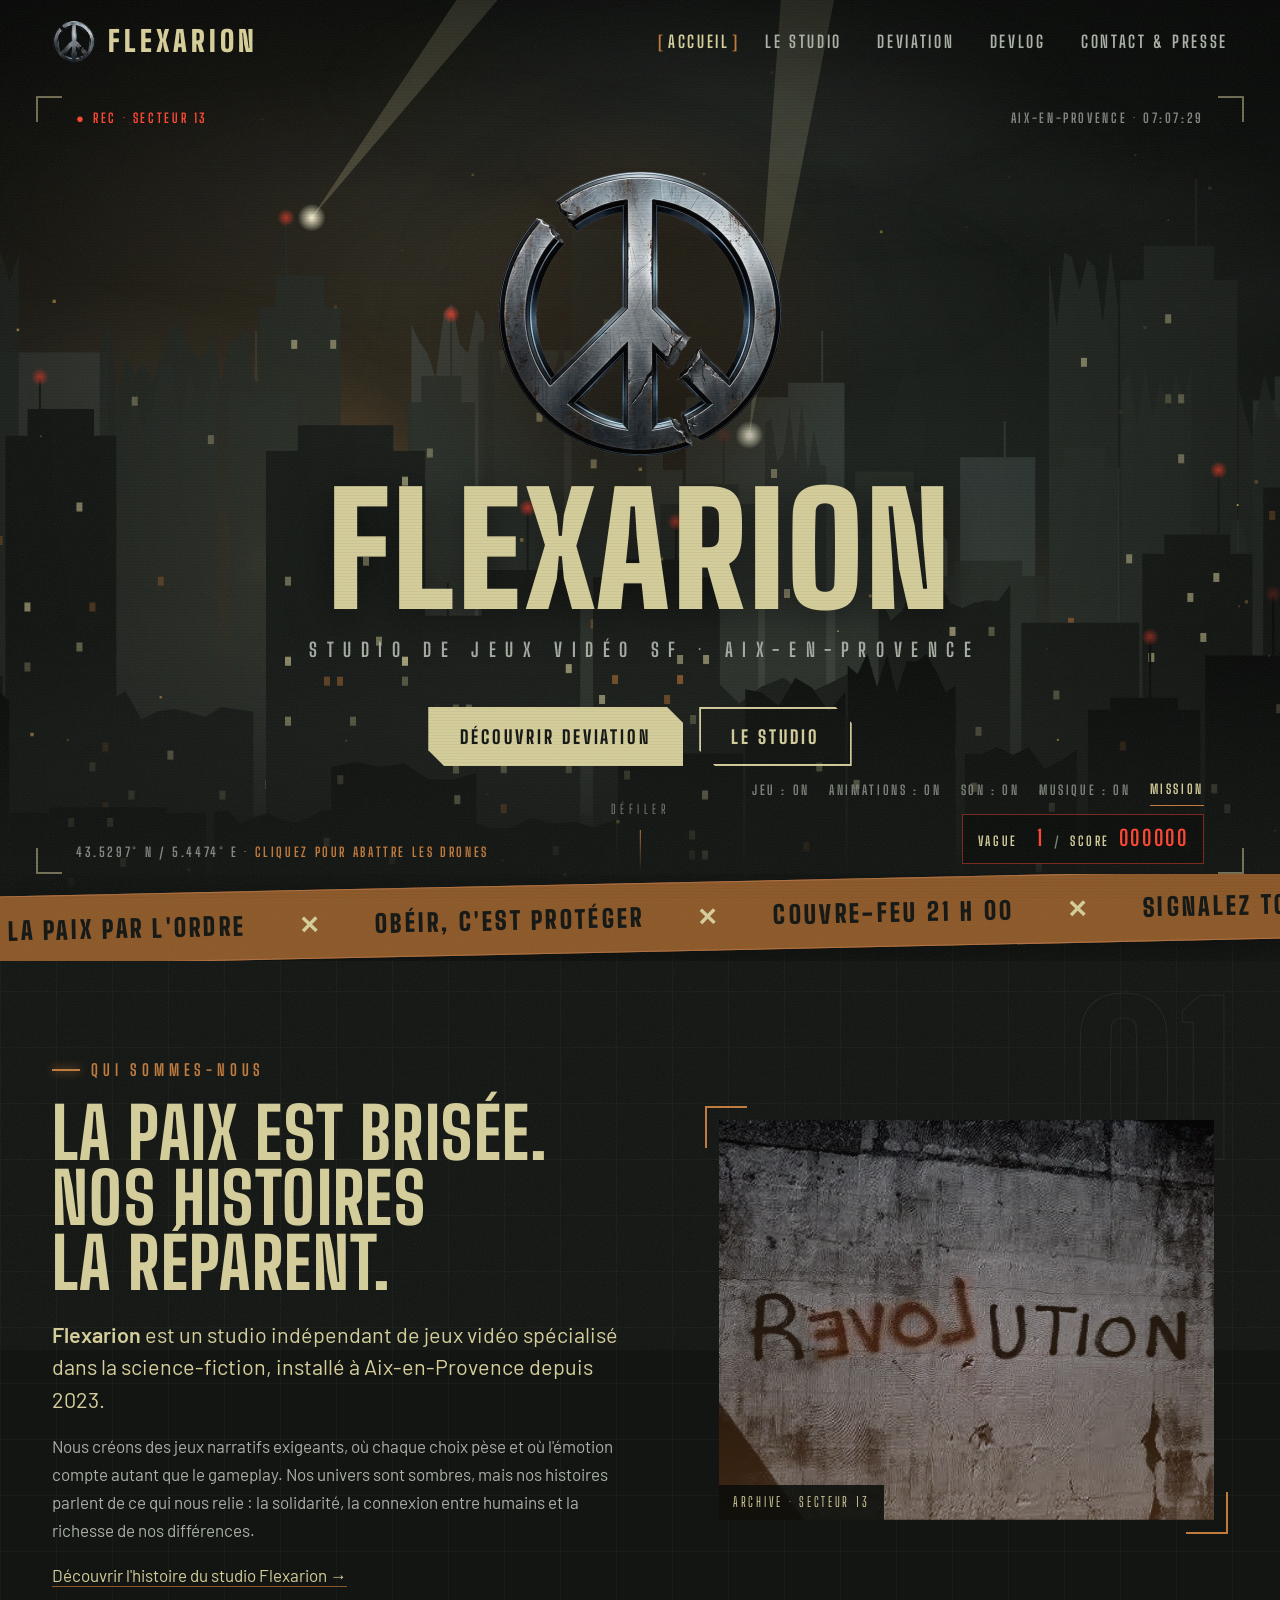
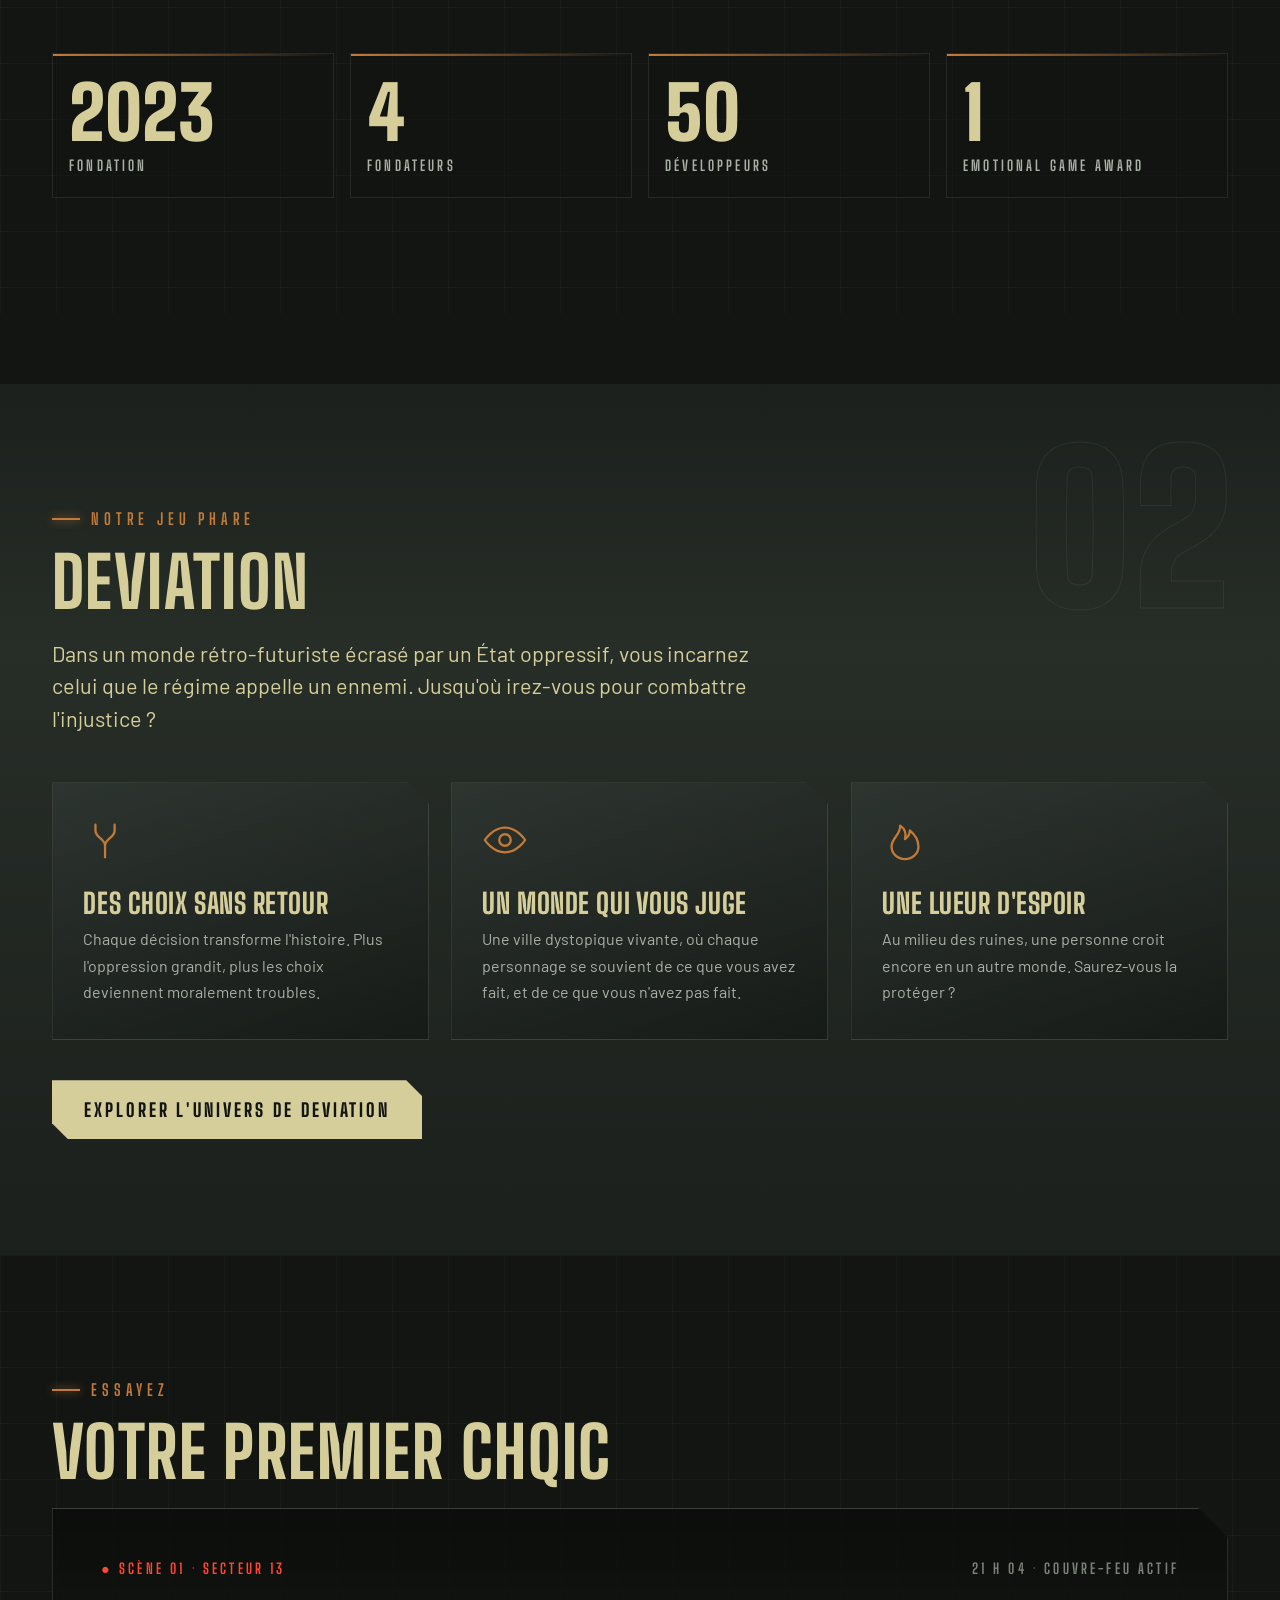
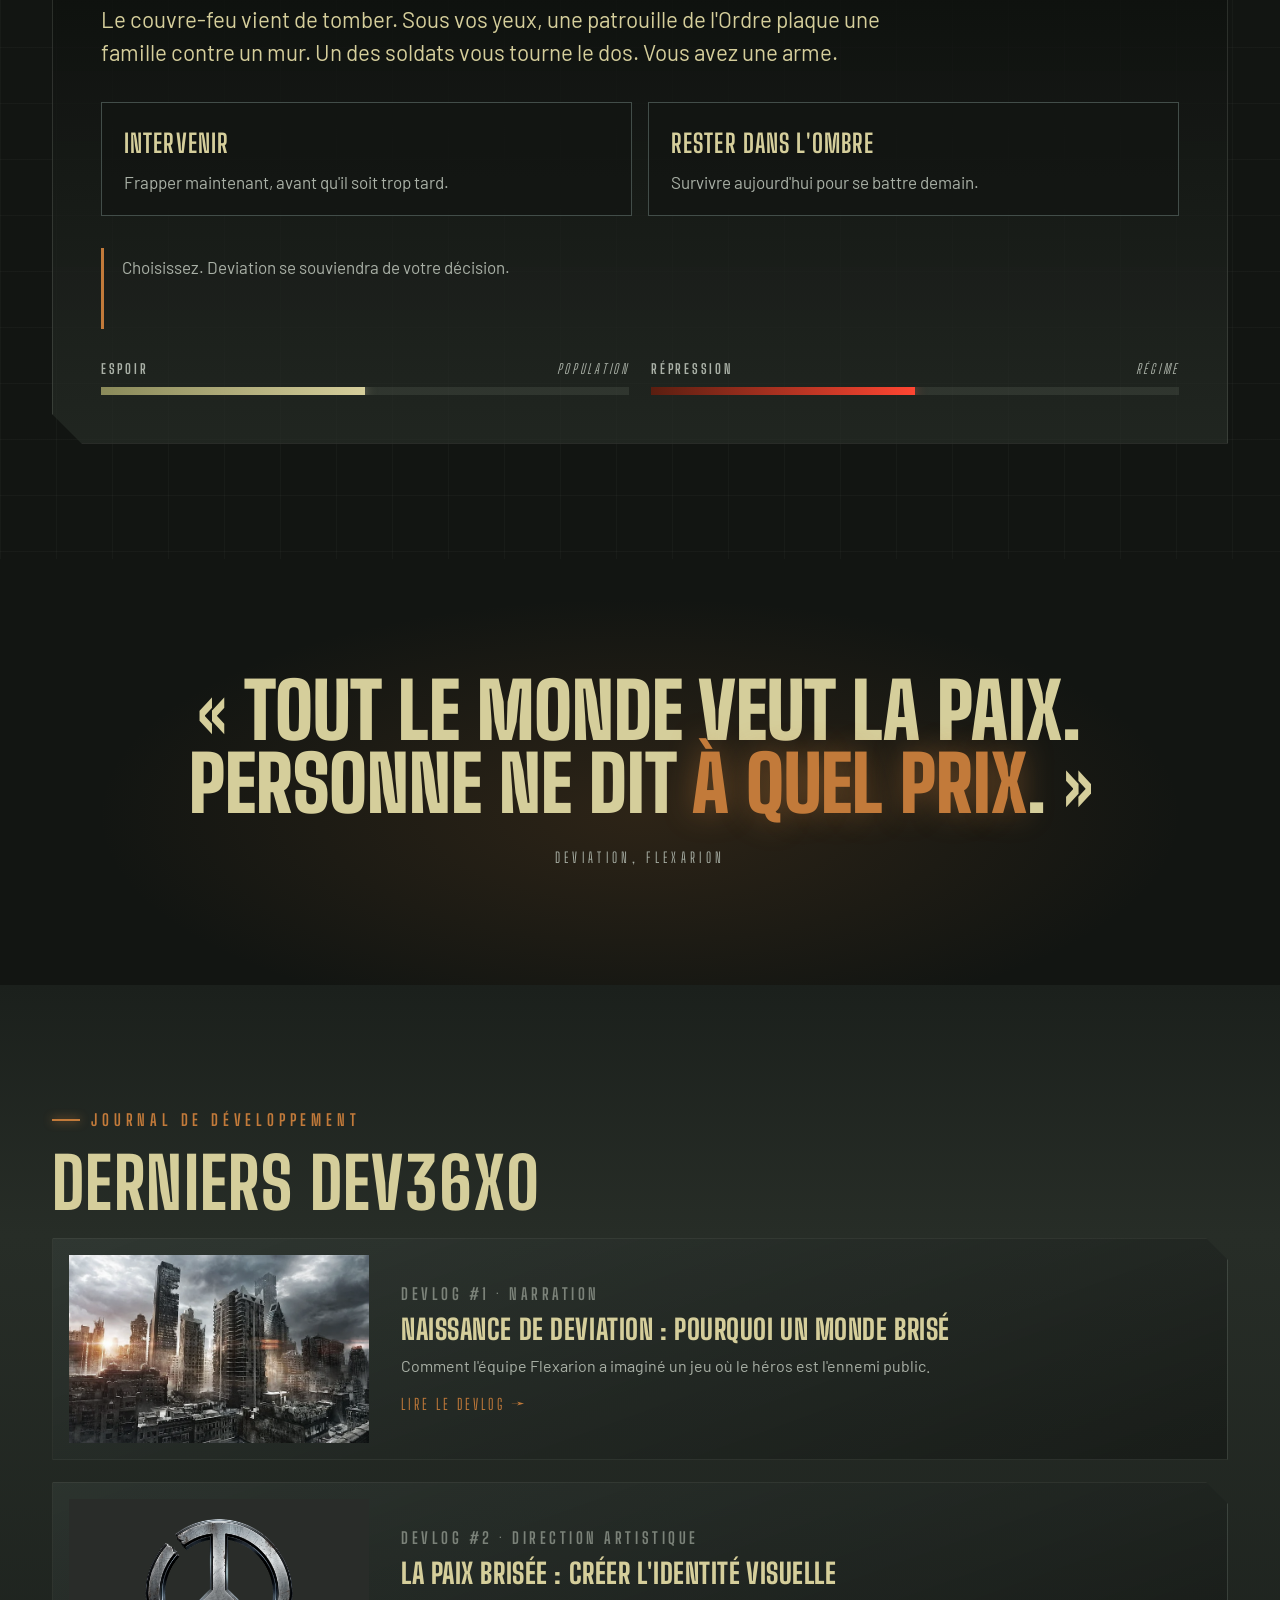
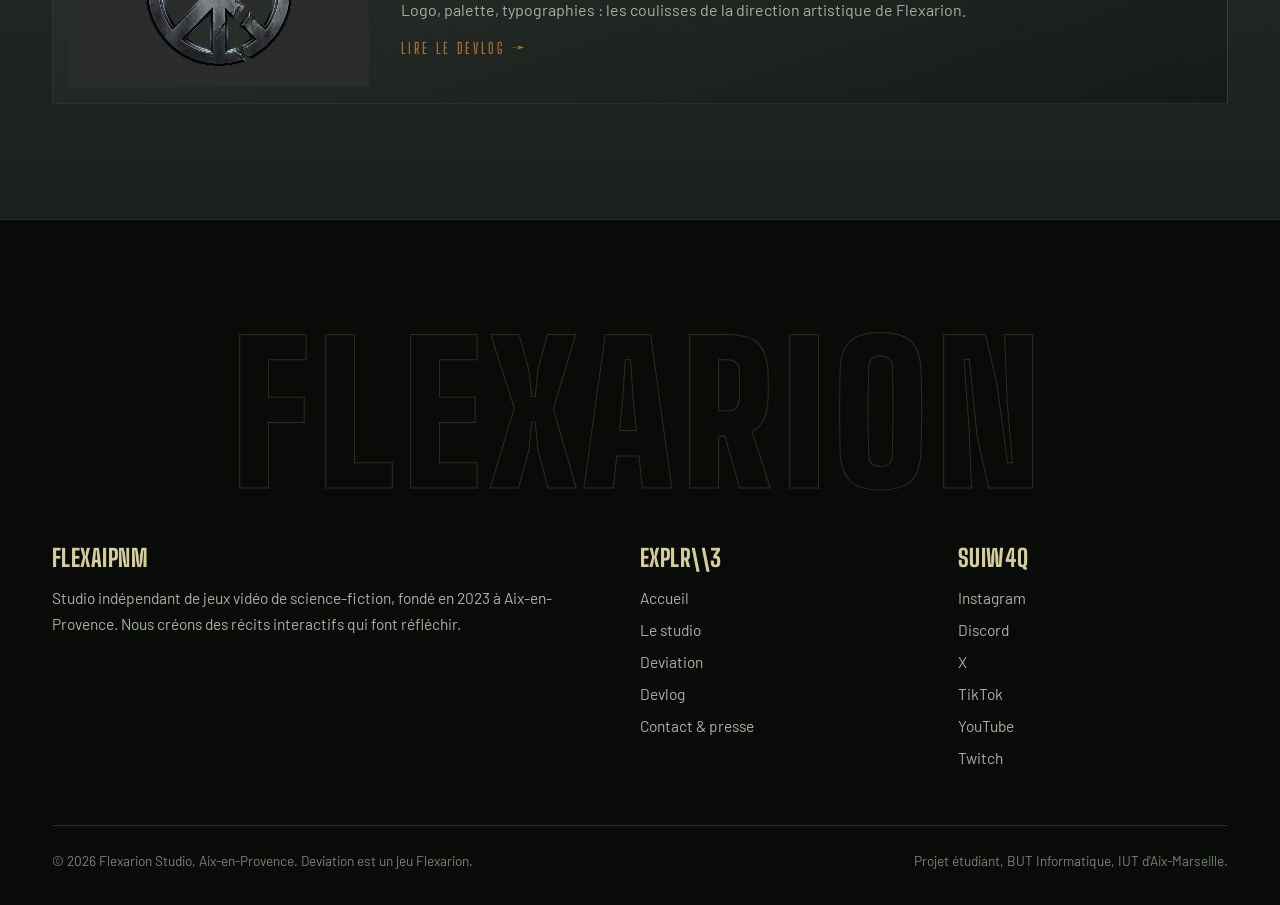
==== commit 2e288e89: "fix(): changement nom" ====
--- a/index.html
+++ b/index.html
@@ -3,18 +3,17 @@
 <head>
 <meta charset="utf-8">
 <meta name="viewport" content="width=device-width, initial-scale=1">
-<title>Flexarion, studio de jeux vidéo de science-fiction à Aix-en-Provence</title>
-<meta name="description" content="Flexarion est un studio indépendant de jeux vidéo de science-fiction basé à Aix-en-Provence. Découvrez Nomade, notre jeu d&#x27;aventure narratif dystopique.">
-<link rel="canonical" href="https://VOTRE-PSEUDO.github.io/flexarion/">
+<title>Flexarion, studio de jeux vidéo indépendant à Aix-en-Provence | Deviation</title>
+<meta name="description" content="Flexarion, studio indépendant de jeux vidéo à Aix-en-Provence (Emotional Game Award 2023), crée Deviation : un jeu narratif à choix dans une dystopie où chaque action a des conséquences.">
+<link rel="canonical" href="https://flexarion-studio.alwaysdata.net/">
 <meta name="robots" content="index, follow">
-<meta name="google-site-verification" content="xNbweqs_CmoCZFucB4oYpUTQKconu9AYgE9XsVh_CNM" />
 <meta property="og:type" content="website">
 <meta property="og:site_name" content="Flexarion">
 <meta property="og:locale" content="fr_FR">
-<meta property="og:title" content="Flexarion, studio de jeux vidéo de science-fiction à Aix-en-Provence">
-<meta property="og:description" content="Flexarion est un studio indépendant de jeux vidéo de science-fiction basé à Aix-en-Provence. Découvrez Nomade, notre jeu d&#x27;aventure narratif dystopique.">
-<meta property="og:url" content="https://VOTRE-PSEUDO.github.io/flexarion/">
-<meta property="og:image" content="https://VOTRE-PSEUDO.github.io/flexarion/assets/img/og-flexarion.jpg">
+<meta property="og:title" content="Flexarion, studio de jeux vidéo indépendant à Aix-en-Provence | Deviation">
+<meta property="og:description" content="Flexarion, studio indépendant de jeux vidéo à Aix-en-Provence (Emotional Game Award 2023), crée Deviation : un jeu narratif à choix dans une dystopie où chaque action a des conséquences.">
+<meta property="og:url" content="https://flexarion-studio.alwaysdata.net/">
+<meta property="og:image" content="https://flexarion-studio.alwaysdata.net/assets/img/og-flexarion.jpg">
 <meta name="twitter:card" content="summary_large_image">
 <meta name="theme-color" content="#121512">
 <link rel="icon" type="image/png" href="assets/img/favicon.png">
@@ -31,11 +30,11 @@
  "@graph": [
   {
    "@type": "Organization",
-   "@id": "https://VOTRE-PSEUDO.github.io/flexarion/#studio",
+   "@id": "https://flexarion-studio.alwaysdata.net/#studio",
    "name": "Flexarion",
    "alternateName": "Flexarion Studio",
-   "url": "https://VOTRE-PSEUDO.github.io/flexarion/",
-   "logo": "https://VOTRE-PSEUDO.github.io/flexarion/assets/img/logo-flexarion-hd.png",
+   "url": "https://flexarion-studio.alwaysdata.net/",
+   "logo": "https://flexarion-studio.alwaysdata.net/assets/img/logo-flexarion-hd.png",
    "description": "Flexarion est un studio indépendant de jeux vidéo de science-fiction basé à Aix-en-Provence.",
    "foundingDate": "2023-10-13",
    "email": "contact@flexarion-studio.fr",
@@ -55,16 +54,17 @@
   {
    "@type": "WebSite",
    "name": "Flexarion",
-   "url": "https://VOTRE-PSEUDO.github.io/flexarion/",
+   "url": "https://flexarion-studio.alwaysdata.net/",
    "inLanguage": "fr"
   },
   {
    "@type": "VideoGame",
-   "@id": "https://VOTRE-PSEUDO.github.io/flexarion/nomade.html#jeu",
-   "name": "Nomade",
+   "@id": "https://flexarion-studio.alwaysdata.net/deviation.html#jeu",
+   "name": "Deviation",
    "description": "Jeu d'aventure narratif de science-fiction dystopique et rétro-futuriste développé par le studio Flexarion.",
    "genre": [
-    "Aventure narrative",
+    "Jeu narratif",
+    "Jeu à choix",
     "Science-fiction",
     "Dystopie"
    ],
@@ -77,13 +77,13 @@
     "en"
    ],
    "author": {
-    "@id": "https://VOTRE-PSEUDO.github.io/flexarion/#studio"
+    "@id": "https://flexarion-studio.alwaysdata.net/#studio"
    },
    "publisher": {
-    "@id": "https://VOTRE-PSEUDO.github.io/flexarion/#studio"
-   },
-   "image": "https://VOTRE-PSEUDO.github.io/flexarion/assets/img/ville-nomade.jpg",
-   "url": "https://VOTRE-PSEUDO.github.io/flexarion/nomade.html"
+    "@id": "https://flexarion-studio.alwaysdata.net/#studio"
+   },
+   "image": "https://flexarion-studio.alwaysdata.net/assets/img/ville-deviation.jpg",
+   "url": "https://flexarion-studio.alwaysdata.net/deviation.html"
   }
  ]
 }
@@ -94,7 +94,7 @@
  <img src="assets/img/logo-flexarion.webp" alt="">
  <p class="boot-line">Connexion au réseau Flexarion</p>
  <p class="boot-line">Contournement de la censure</p>
- <p class="boot-line">Chargement de Nomade</p>
+ <p class="boot-line">Chargement de Deviation</p>
  <div class="boot-bar"><i></i></div><p class="boot-pct">000%</p>
 </div></div>
 <div class="progress" aria-hidden="true"><i></i></div>
@@ -106,7 +106,7 @@
    <img src="assets/img/logo-flexarion.webp" alt="" width="42" height="42"><span>Flexarion</span>
   </a>
   <button class="menu-btn" aria-expanded="false" aria-controls="nav">Menu</button>
-  <nav class="nav" id="nav" aria-label="Navigation principale"><ul><li><a href="index.html" aria-current="page">Accueil</a></li><li><a href="studio.html">Le studio</a></li><li><a href="nomade.html">Nomade</a></li><li><a href="devlog/index.html">Devlog</a></li><li><a href="contact.html">Contact & presse</a></li></ul></nav>
+  <nav class="nav" id="nav" aria-label="Navigation principale"><ul><li><a href="index.html" aria-current="page">Accueil</a></li><li><a href="studio.html">Le studio</a></li><li><a href="deviation.html">Deviation</a></li><li><a href="devlog/index.html">Devlog</a></li><li><a href="contact.html">Contact & presse</a></li></ul></nav>
  </div>
 </header>
 <main id="contenu">
@@ -135,11 +135,11 @@
   <img class="hero-logo" src="assets/img/logo-flexarion.webp" alt="Logo de Flexarion : un symbole de paix en métal, brisé" width="300" height="300">
   <h1 class="glitch" data-text="Flexarion">Flexarion</h1>
   <p class="tag">Studio de jeux vidéo SF · Aix-en-Provence</p>
-  <div class="cta"><a class="btn" href="nomade.html">Découvrir Nomade</a><a class="btn ghost" href="studio.html">Le studio</a></div>
+  <div class="cta"><a class="btn" href="deviation.html">Découvrir Deviation</a><a class="btn ghost" href="studio.html">Le studio</a></div>
  </div>
  <span class="scroll-hint" aria-hidden="true">Défiler</span>
 </section>
-<div class="ticker-wrap" aria-hidden="true"><div class="ticker"><div><span>La paix par l'ordre</span><span>✕</span><span>Obéir, c'est protéger</span><span>✕</span><span>Couvre-feu 21 h 00</span><span>✕</span><span>Signalez tout comportement déviant</span><span>✕</span><span>L'Ordre veille sur vous</span><span>✕</span><span>Nomade · un jeu Flexarion</span><span>✕</span><span>La paix par l'ordre</span><span>✕</span><span>Obéir, c'est protéger</span><span>✕</span><span>Couvre-feu 21 h 00</span><span>✕</span><span>Signalez tout comportement déviant</span><span>✕</span><span>L'Ordre veille sur vous</span><span>✕</span><span>Nomade · un jeu Flexarion</span><span>✕</span></div></div></div>
+<div class="ticker-wrap" aria-hidden="true"><div class="ticker"><div><span>La paix par l'ordre</span><span>✕</span><span>Obéir, c'est protéger</span><span>✕</span><span>Couvre-feu 21 h 00</span><span>✕</span><span>Signalez tout comportement déviant</span><span>✕</span><span>L'Ordre veille sur vous</span><span>✕</span><span>Deviation · un jeu Flexarion</span><span>✕</span><span>La paix par l'ordre</span><span>✕</span><span>Obéir, c'est protéger</span><span>✕</span><span>Couvre-feu 21 h 00</span><span>✕</span><span>Signalez tout comportement déviant</span><span>✕</span><span>L'Ordre veille sur vous</span><span>✕</span><span>Deviation · un jeu Flexarion</span><span>✕</span></div></div></div>
 
 <section class="gridbg">
  <span class="sec-num" aria-hidden="true">01</span>
@@ -167,14 +167,14 @@
  <span class="sec-num" aria-hidden="true">02</span>
  <div class="wrap">
   <span class="eyebrow">Notre jeu phare</span>
-  <h2 class="scramble">Nomade</h2>
+  <h2 class="scramble">Deviation</h2>
   <p class="lead">Dans un monde rétro-futuriste écrasé par un État oppressif, vous incarnez celui que le régime appelle un ennemi. Jusqu'où irez-vous pour combattre l'injustice ?</p>
   <div class="grid-3" style="margin-top:3rem">
    <article class="card tilt reveal"><svg class="ico" viewBox="0 0 48 48" fill="none" stroke="currentColor" stroke-width="2.4" stroke-linejoin="round" stroke-linecap="round" aria-hidden="true"><path d="M12 40V28m0 0c0-8 10-8 10-16M12 28c0-8-10-8-10-16M22 12V6M2 12V6" transform="translate(11 2)"/></svg><h3>Des choix sans retour</h3><p>Chaque décision transforme l'histoire. Plus l'oppression grandit, plus les choix deviennent moralement troubles.</p></article>
    <article class="card tilt reveal"><svg class="ico" viewBox="0 0 48 48" fill="none" stroke="currentColor" stroke-width="2.4" stroke-linejoin="round" stroke-linecap="round" aria-hidden="true"><path d="M3 24s8-13 21-13 21 13 21 13-8 13-21 13S3 24 3 24z"/><circle cx="24" cy="24" r="6"/></svg><h3>Un monde qui vous juge</h3><p>Une ville dystopique vivante, où chaque personnage se souvient de ce que vous avez fait, et de ce que vous n'avez pas fait.</p></article>
    <article class="card tilt reveal"><svg class="ico" viewBox="0 0 48 48" fill="none" stroke="currentColor" stroke-width="2.4" stroke-linejoin="round" stroke-linecap="round" aria-hidden="true"><path d="M24 44c-8 0-14-6-14-13 0-9 9-12 9-22 6 4 6 10 5 14 3-2 5-5 5-9 6 5 9 11 9 17 0 7-6 13-14 13z"/></svg><h3>Une lueur d'espoir</h3><p>Au milieu des ruines, une personne croit encore en un autre monde. Saurez-vous la protéger ?</p></article>
   </div>
-  <p style="margin-top:2.5rem"><a class="btn" href="nomade.html">Explorer l'univers de Nomade</a></p>
+  <p style="margin-top:2.5rem"><a class="btn" href="deviation.html">Explorer l'univers de Deviation</a></p>
  </div>
 </section>
 
@@ -189,7 +189,7 @@
   <button class="choice-btn" data-hope="72" data-fear="68" data-out="Le soldat s'effondre. La famille s'enfuit sans un regard. Demain, la propagande parlera d'un « terroriste » qui a attaqué une patrouille. La répression dans le secteur 13 va redoubler, à cause de vous."><b>Intervenir</b>Frapper maintenant, avant qu'il soit trop tard.</button>
   <button class="choice-btn" data-hope="22" data-fear="30" data-out="Vous détournez les yeux. La patrouille repart avec le père. Votre couverture est intacte, mais la petite fille vous a vu. Elle s'en souviendra. Et vous aussi."><b>Rester dans l'ombre</b>Survivre aujourd'hui pour se battre demain.</button>
  </div>
- <p class="choice-out" aria-live="polite" data-idle="Choisissez. Nomade se souviendra de votre décision.">Choisissez. Nomade se souviendra de votre décision.</p>
+ <p class="choice-out" aria-live="polite" data-idle="Choisissez. Deviation se souviendra de votre décision.">Choisissez. Deviation se souviendra de votre décision.</p>
  <div class="meters">
   <div class="meter meter-hope"><span><b>Espoir</b><em>population</em></span><div><i></i></div></div>
   <div class="meter meter-fear"><span><b>Répression</b><em>régime</em></span><div><i></i></div></div>
@@ -202,7 +202,7 @@
 <section class="quote-sec">
  <div class="wrap">
   <p class="quote reveal">«&nbsp;Tout le monde veut la paix.<br>Personne ne dit <em>à quel prix</em>.&nbsp;»</p>
-  <span class="quote-src">Nomade, Flexarion</span>
+  <span class="quote-src">Deviation, Flexarion</span>
  </div>
 </section>
 
@@ -211,8 +211,8 @@
   <span class="eyebrow">Journal de développement</span>
   <h2 class="scramble">Derniers devlogs</h2>
   <div class="posts">
-   <a class="post-card card tilt reveal" href="devlog/naissance-de-nomade.html"><div class="thumb"><img src="assets/img/ville-nomade.webp" alt="" loading="lazy" width="240" height="180"></div>
-    <div><p class="meta">Devlog #1 · Narration</p><h3>Naissance de Nomade : pourquoi un monde brisé</h3><p>Comment l'équipe Flexarion a imaginé un jeu où le héros est l'ennemi public.</p><span class="go">Lire le devlog →</span></div>
+   <a class="post-card card tilt reveal" href="devlog/naissance-de-deviation.html"><div class="thumb"><img src="assets/img/ville-deviation.webp" alt="" loading="lazy" width="240" height="180"></div>
+    <div><p class="meta">Devlog #1 · Narration</p><h3>Naissance de Deviation : pourquoi un monde brisé</h3><p>Comment l'équipe Flexarion a imaginé un jeu où le héros est l'ennemi public.</p><span class="go">Lire le devlog →</span></div>
    </a>
    <a class="post-card card tilt reveal" href="devlog/identite-visuelle-paix-brisee.html"><div class="thumb"><img src="assets/img/logo-flexarion.webp" alt="" loading="lazy" width="240" height="180" style="object-fit:contain;background:#272D27;padding:1rem"></div>
     <div><p class="meta">Devlog #2 · Direction artistique</p><h3>La paix brisée : créer l'identité visuelle</h3><p>Logo, palette, typographies : les coulisses de la direction artistique de Flexarion.</p><span class="go">Lire le devlog →</span></div>
@@ -233,7 +233,7 @@
    </div>
    <div>
     <h2 class="scramble">Explorer</h2>
-    <ul><li><a href="index.html">Accueil</a></li><li><a href="studio.html">Le studio</a></li><li><a href="nomade.html">Nomade</a></li><li><a href="devlog/index.html">Devlog</a></li><li><a href="contact.html">Contact & presse</a></li></ul>
+    <ul><li><a href="index.html">Accueil</a></li><li><a href="studio.html">Le studio</a></li><li><a href="deviation.html">Deviation</a></li><li><a href="devlog/index.html">Devlog</a></li><li><a href="contact.html">Contact & presse</a></li></ul>
    </div>
    <div>
     <h2 class="scramble">Suivre</h2>
@@ -247,7 +247,7 @@
     </ul>
    </div>
   </div>
-  <div class="legal"><span>© 2026 Flexarion Studio, Aix-en-Provence. Nomade est un jeu Flexarion.</span><span>Projet étudiant, BUT Informatique, IUT d'Aix-Marseille.</span></div>
+  <div class="legal"><span>© 2026 Flexarion Studio, Aix-en-Provence. Deviation est un jeu Flexarion.</span><span>Projet étudiant, BUT Informatique, IUT d'Aix-Marseille.</span></div>
  </div>
 </footer>
 <script src="assets/site.js" defer></script>
--- a/assets/style.css
+++ b/assets/style.css
@@ -309,7 +309,7 @@
 .cursor.aim::after{background:var(--alerte);box-shadow:-14px 0 0 -1px var(--alerte),14px 0 0 -1px var(--alerte),0 -14px 0 -1px var(--alerte),0 14px 0 -1px var(--alerte)}
 @media (max-width:700px){.hud .br{display:flex;bottom:6px;right:14px}.hud .hud-sound{display:none}.hud .tr{display:none}}
 
-/* ---------- Opération Nomade : HUD du jeu ---------- */
+/* ---------- Opération Deviation : HUD du jeu ---------- */
 .hero.armed{user-select:none;-webkit-user-select:none;touch-action:manipulation}
 .hud .br{position:absolute;bottom:10px;right:40px;display:flex;flex-direction:column;align-items:flex-end;gap:.45rem;pointer-events:none}
 .hud-row{display:flex;gap:1.2rem}
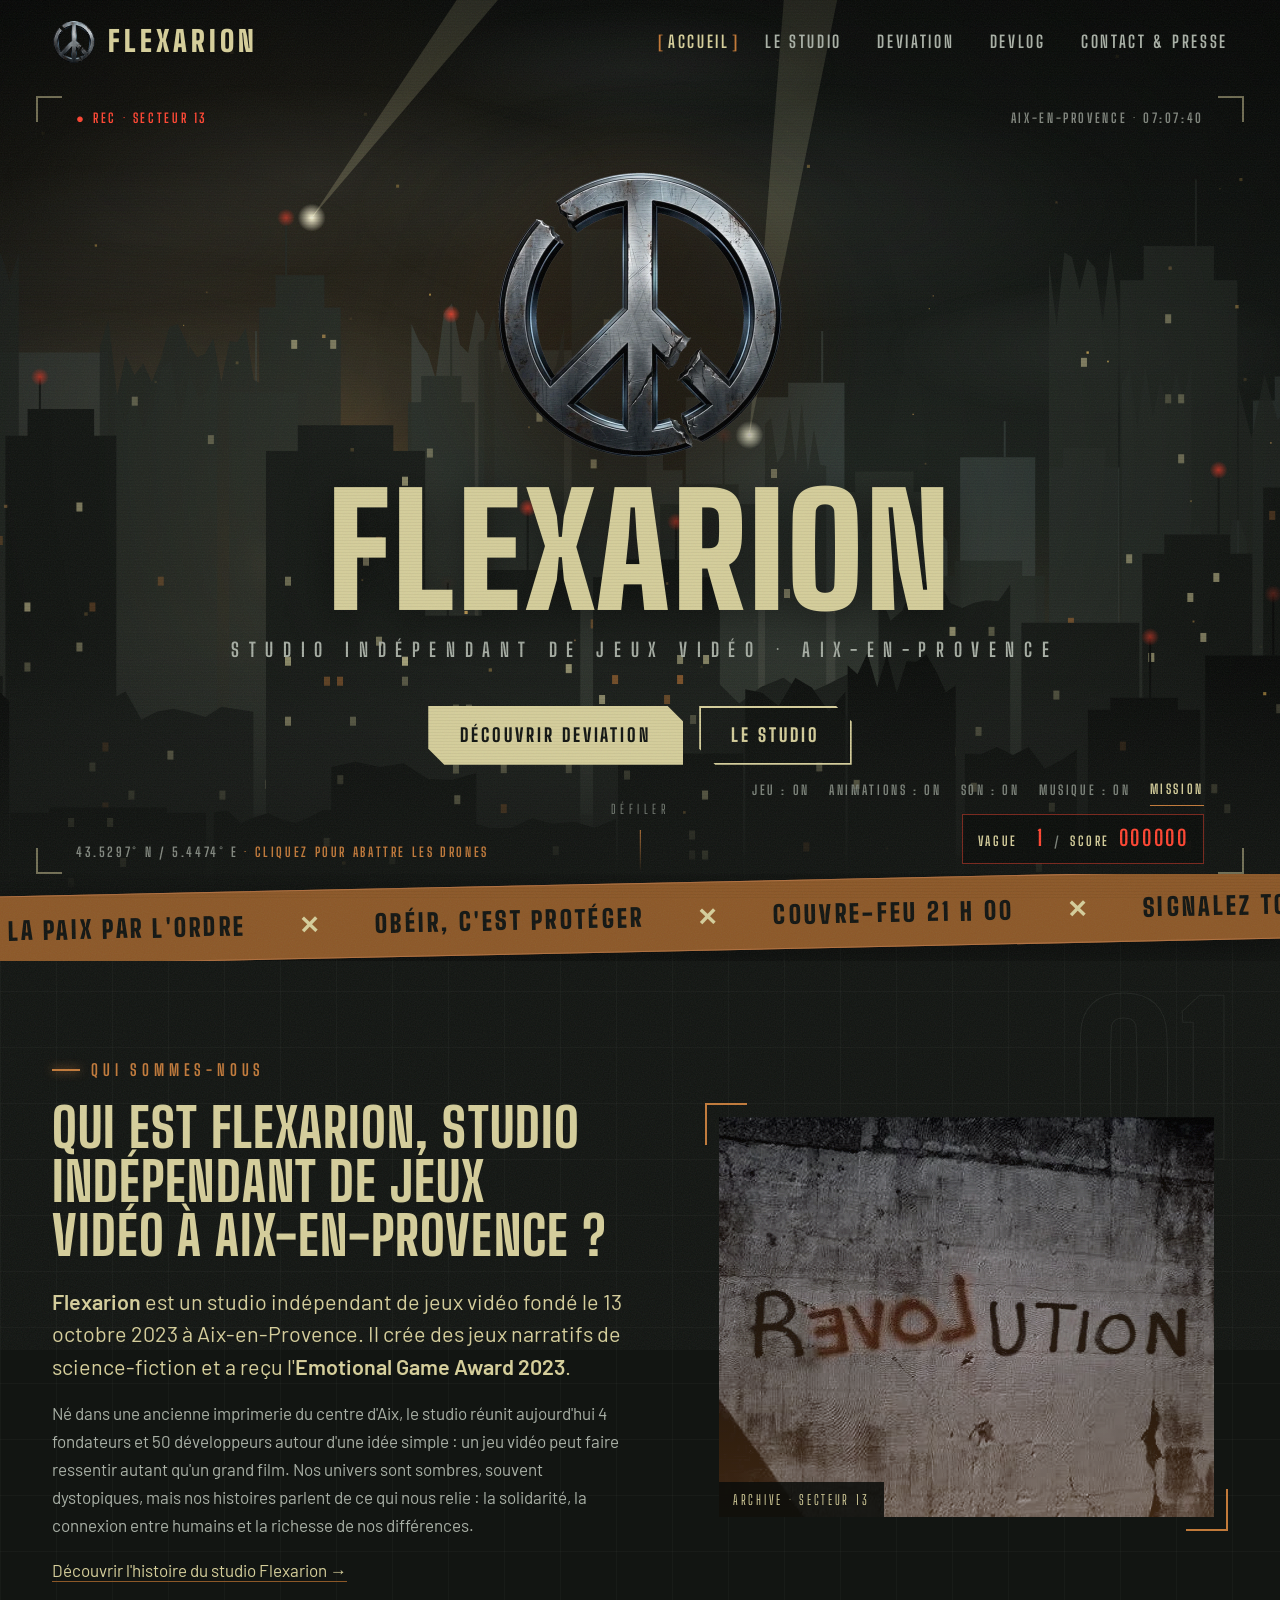
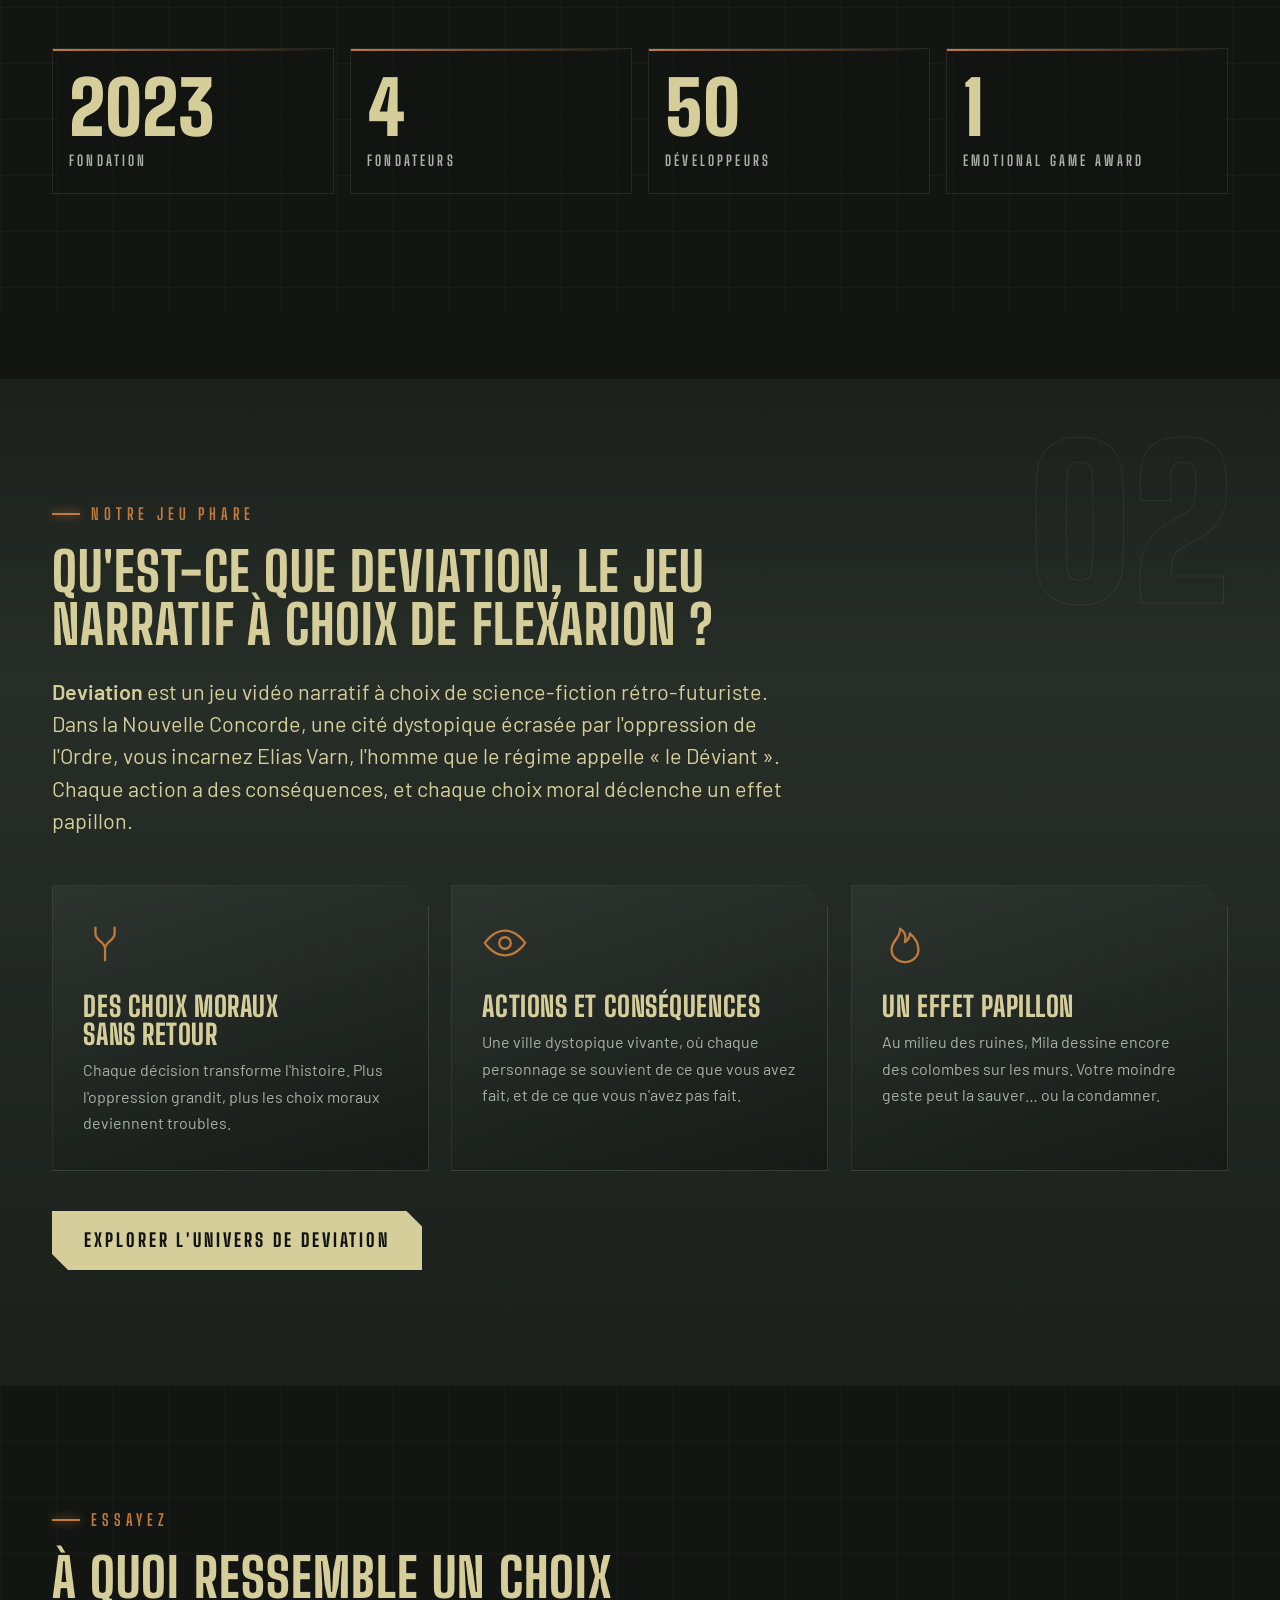
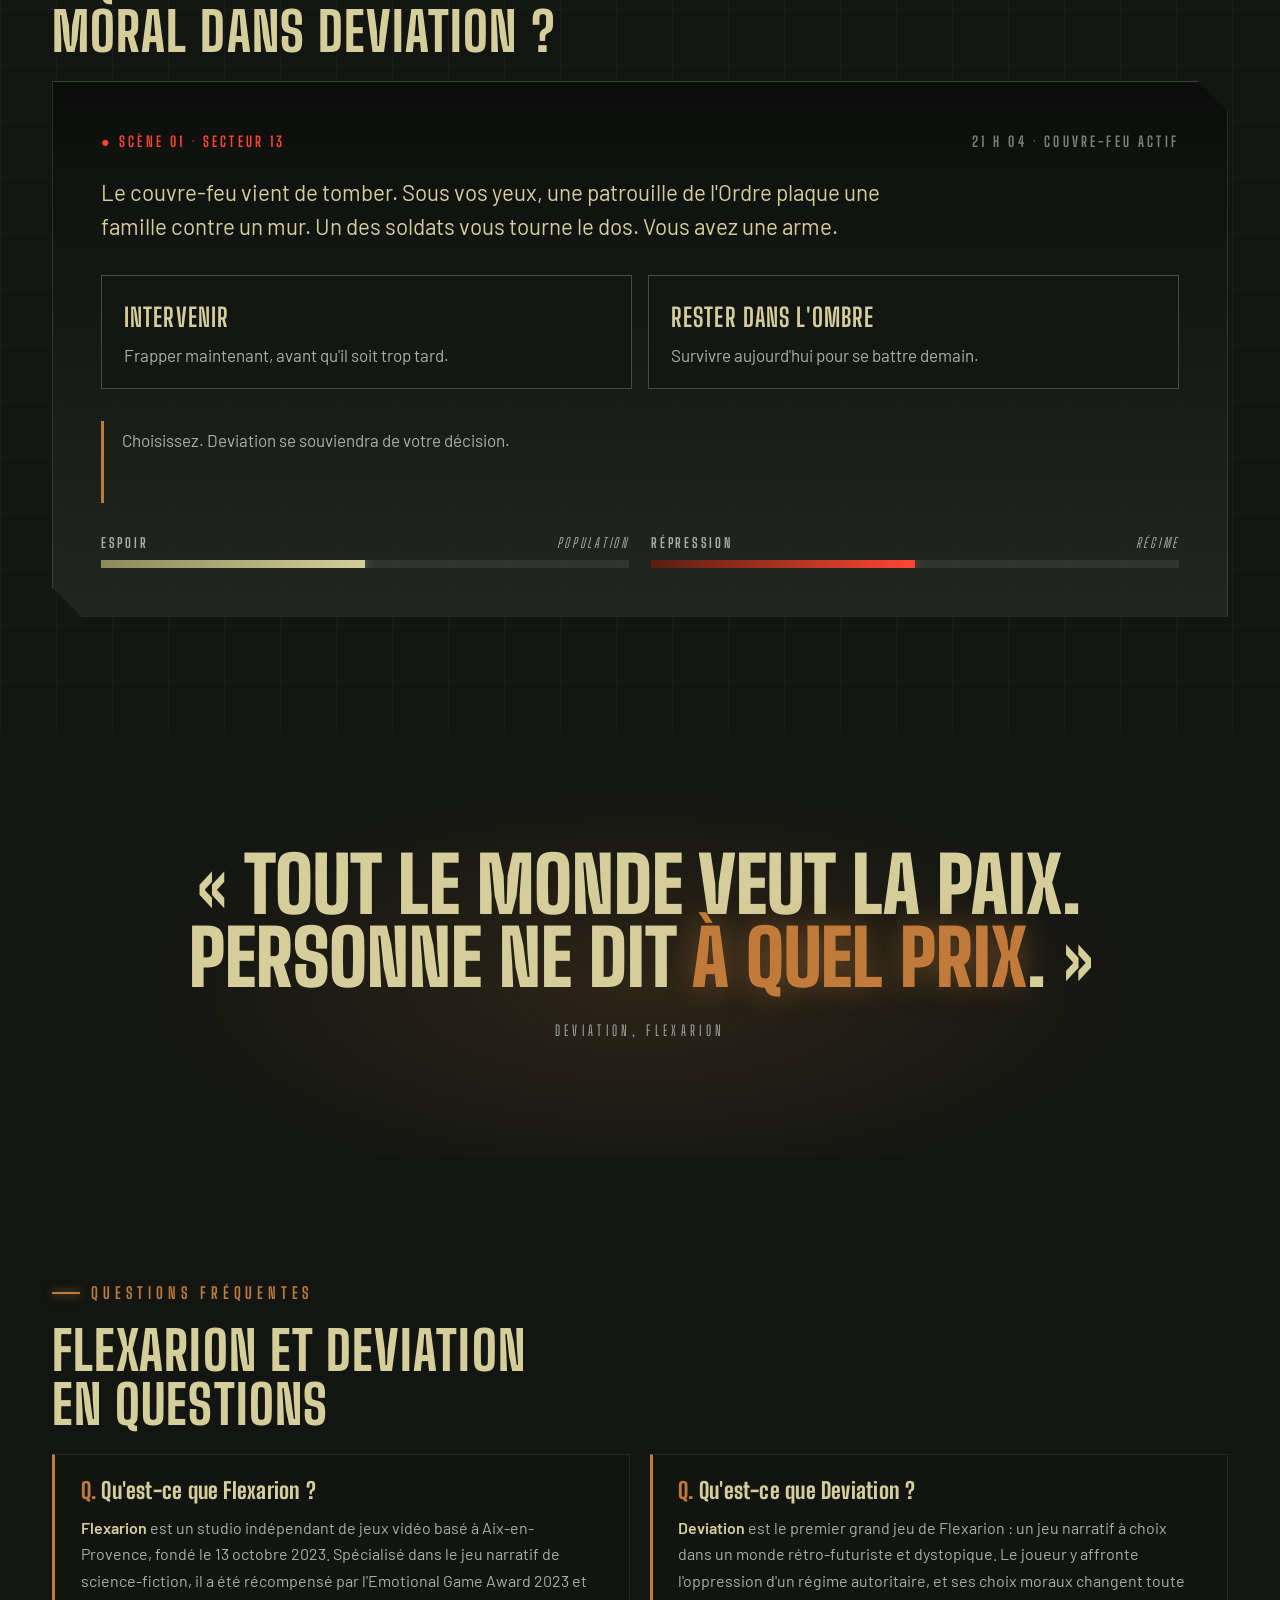
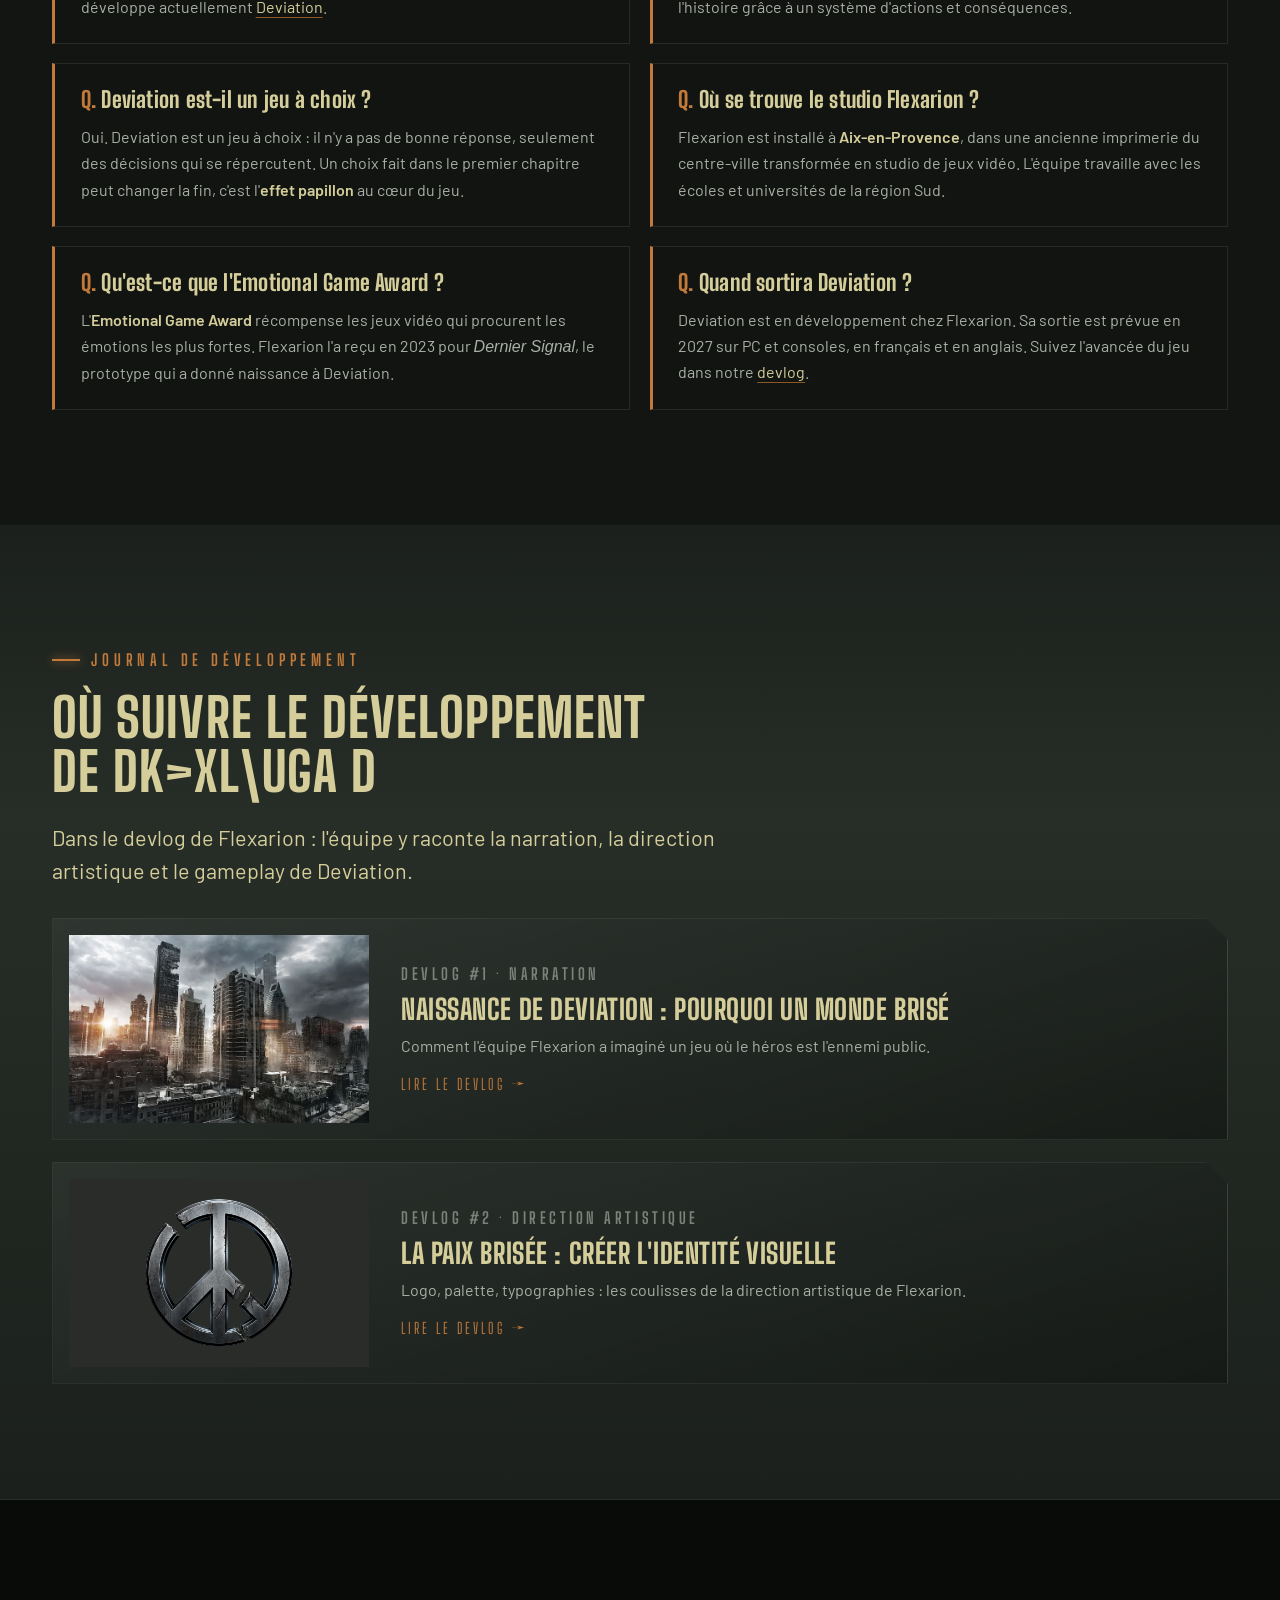
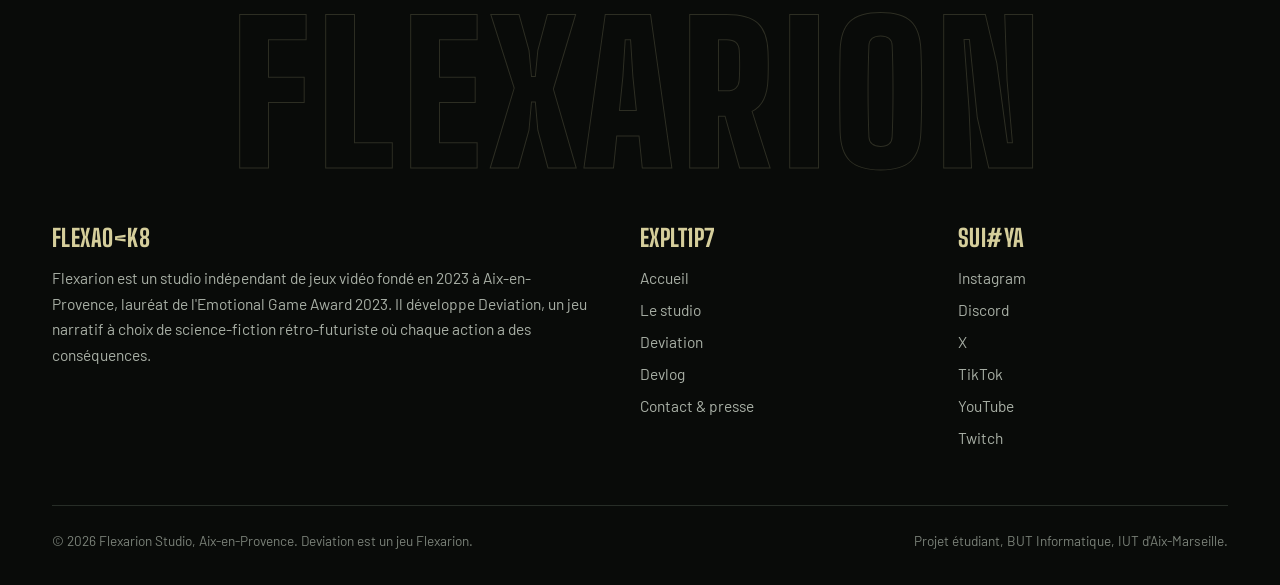
==== commit e2d3c316: "feat(All):GEO Question/Réponse" ====
--- a/index.html
+++ b/index.html
@@ -7,6 +7,8 @@
 <meta name="description" content="Flexarion, studio indépendant de jeux vidéo à Aix-en-Provence (Emotional Game Award 2023), crée Deviation : un jeu narratif à choix dans une dystopie où chaque action a des conséquences.">
 <link rel="canonical" href="https://flexarion-studio.alwaysdata.net/">
 <meta name="robots" content="index, follow">
+<meta name="google-site-verification" content="xNbweqs_CmoCZFucB4oYpUTQKconu9AYgE9XsVh_CNM" />
+<meta name="keywords" content="Flexarion, studio indépendant, Deviation, Aix-en-Provence, jeu vidéo, jeu indépendant, Emotional Game Award, science-fiction, rétro-futuriste, dystopie, oppression, actions et conséquences, jeu à choix, effet papillon, jeu narratif, choix moraux">
 <meta property="og:type" content="website">
 <meta property="og:site_name" content="Flexarion">
 <meta property="og:locale" content="fr_FR">
@@ -61,7 +63,8 @@
    "@type": "VideoGame",
    "@id": "https://flexarion-studio.alwaysdata.net/deviation.html#jeu",
    "name": "Deviation",
-   "description": "Jeu d'aventure narratif de science-fiction dystopique et rétro-futuriste développé par le studio Flexarion.",
+   "description": "Deviation est un jeu vidéo narratif à choix de science-fiction rétro-futuriste, développé par le studio indépendant Flexarion à Aix-en-Provence : dans une dystopie marquée par l'oppression, chaque action a des conséquences et déclenche un effet papillon.",
+   "keywords": "Flexarion, studio indépendant, Deviation, Aix-en-Provence, jeu vidéo, jeu indépendant, Emotional Game Award, science-fiction, rétro-futuriste, dystopie, oppression, actions et conséquences, jeu à choix, effet papillon, jeu narratif, choix moraux",
    "genre": [
     "Jeu narratif",
     "Jeu à choix",
@@ -84,6 +87,59 @@
    },
    "image": "https://flexarion-studio.alwaysdata.net/assets/img/ville-deviation.jpg",
    "url": "https://flexarion-studio.alwaysdata.net/deviation.html"
+  },
+  {
+   "@type": "FAQPage",
+   "mainEntity": [
+    {
+     "@type": "Question",
+     "name": "Qu'est-ce que Flexarion ?",
+     "acceptedAnswer": {
+      "@type": "Answer",
+      "text": "Flexarion est un studio indépendant de jeux vidéo basé à Aix-en-Provence, fondé le 13 octobre 2023. Spécialisé dans le jeu narratif de science-fiction, il a été récompensé par l'Emotional Game Award 2023 et développe actuellement Deviation."
+     }
+    },
+    {
+     "@type": "Question",
+     "name": "Qu'est-ce que Deviation ?",
+     "acceptedAnswer": {
+      "@type": "Answer",
+      "text": "Deviation est le premier grand jeu de Flexarion : un jeu narratif à choix dans un monde rétro-futuriste et dystopique. Le joueur y affronte l'oppression d'un régime autoritaire, et ses choix moraux changent toute l'histoire grâce à un système d'actions et conséquences."
+     }
+    },
+    {
+     "@type": "Question",
+     "name": "Deviation est-il un jeu à choix ?",
+     "acceptedAnswer": {
+      "@type": "Answer",
+      "text": "Oui. Deviation est un jeu à choix : il n'y a pas de bonne réponse, seulement des décisions qui se répercutent. Un choix fait dans le premier chapitre peut changer la fin, c'est l'effet papillon au cœur du jeu."
+     }
+    },
+    {
+     "@type": "Question",
+     "name": "Où se trouve le studio Flexarion ?",
+     "acceptedAnswer": {
+      "@type": "Answer",
+      "text": "Flexarion est installé à Aix-en-Provence, dans une ancienne imprimerie du centre-ville transformée en studio de jeux vidéo. L'équipe travaille avec les écoles et universités de la région Sud."
+     }
+    },
+    {
+     "@type": "Question",
+     "name": "Qu'est-ce que l'Emotional Game Award ?",
+     "acceptedAnswer": {
+      "@type": "Answer",
+      "text": "L'Emotional Game Award récompense les jeux vidéo qui procurent les émotions les plus fortes. Flexarion l'a reçu en 2023 pour Dernier Signal, le prototype qui a donné naissance à Deviation."
+     }
+    },
+    {
+     "@type": "Question",
+     "name": "Quand sortira Deviation ?",
+     "acceptedAnswer": {
+      "@type": "Answer",
+      "text": "Deviation est en développement chez Flexarion. Sa sortie est prévue en 2027 sur PC et consoles, en français et en anglais. Suivez l'avancée du jeu dans notre devlog."
+     }
+    }
+   ]
   }
  ]
 }
@@ -133,8 +189,7 @@
  <div class="ending game-ui" hidden role="dialog" aria-label="Fin de la partie"></div>
  <div class="wrap hero-content">
   <img class="hero-logo" src="assets/img/logo-flexarion.webp" alt="Logo de Flexarion : un symbole de paix en métal, brisé" width="300" height="300">
-  <h1 class="glitch" data-text="Flexarion">Flexarion</h1>
-  <p class="tag">Studio de jeux vidéo SF · Aix-en-Provence</p>
+  <h1><span class="glitch" data-text="Flexarion">Flexarion</span><span class="tag">Studio indépendant de jeux vidéo · Aix-en-Provence</span></h1>
   <div class="cta"><a class="btn" href="deviation.html">Découvrir Deviation</a><a class="btn ghost" href="studio.html">Le studio</a></div>
  </div>
  <span class="scroll-hint" aria-hidden="true">Défiler</span>
@@ -146,9 +201,9 @@
  <div class="wrap grid-2">
   <div class="reveal">
    <span class="eyebrow">Qui sommes-nous</span>
-   <h2 class="scramble">La paix est brisée. Nos histoires la réparent.</h2>
-   <p class="lead"><strong>Flexarion</strong> est un studio indépendant de jeux vidéo spécialisé dans la science-fiction, installé à Aix-en-Provence depuis 2023.</p>
-   <p>Nous créons des jeux narratifs exigeants, où chaque choix pèse et où l'émotion compte autant que le gameplay. Nos univers sont sombres, mais nos histoires parlent de ce qui nous relie : la solidarité, la connexion entre humains et la richesse de nos différences.</p>
+   <h2 class="scramble">Qui est Flexarion, studio indépendant de jeux vidéo à Aix-en-Provence ?</h2>
+   <p class="lead"><strong>Flexarion</strong> est un studio indépendant de jeux vidéo fondé le 13 octobre 2023 à Aix-en-Provence. Il crée des jeux narratifs de science-fiction et a reçu l'<strong>Emotional Game Award 2023</strong>.</p>
+   <p>Né dans une ancienne imprimerie du centre d'Aix, le studio réunit aujourd'hui 4 fondateurs et 50 développeurs autour d'une idée simple : un jeu vidéo peut faire ressentir autant qu'un grand film. Nos univers sont sombres, souvent dystopiques, mais nos histoires parlent de ce qui nous relie : la solidarité, la connexion entre humains et la richesse de nos différences.</p>
    <p><a href="studio.html">Découvrir l'histoire du studio Flexarion →</a></p>
   </div>
   <div class="frame-wrap reveal"><figure class="framed"><picture><source srcset="assets/img/revolution.webp" type="image/webp"><img src="assets/img/revolution.jpg" alt="Graffiti « Revolution » sur un mur de béton, le mot LOVE écrit à l'envers en rouge" width="400" height="400" loading="lazy"></picture><figcaption>Archive · Secteur 13</figcaption></figure></div>
@@ -167,12 +222,12 @@
  <span class="sec-num" aria-hidden="true">02</span>
  <div class="wrap">
   <span class="eyebrow">Notre jeu phare</span>
-  <h2 class="scramble">Deviation</h2>
-  <p class="lead">Dans un monde rétro-futuriste écrasé par un État oppressif, vous incarnez celui que le régime appelle un ennemi. Jusqu'où irez-vous pour combattre l'injustice ?</p>
+  <h2 class="scramble">Qu'est-ce que Deviation, le jeu narratif à choix de Flexarion ?</h2>
+  <p class="lead"><strong>Deviation</strong> est un jeu vidéo narratif à choix de science-fiction rétro-futuriste. Dans la Nouvelle Concorde, une cité dystopique écrasée par l'oppression de l'Ordre, vous incarnez Elias Varn, l'homme que le régime appelle « le Déviant ». Chaque action a des conséquences, et chaque choix moral déclenche un effet papillon.</p>
   <div class="grid-3" style="margin-top:3rem">
-   <article class="card tilt reveal"><svg class="ico" viewBox="0 0 48 48" fill="none" stroke="currentColor" stroke-width="2.4" stroke-linejoin="round" stroke-linecap="round" aria-hidden="true"><path d="M12 40V28m0 0c0-8 10-8 10-16M12 28c0-8-10-8-10-16M22 12V6M2 12V6" transform="translate(11 2)"/></svg><h3>Des choix sans retour</h3><p>Chaque décision transforme l'histoire. Plus l'oppression grandit, plus les choix deviennent moralement troubles.</p></article>
-   <article class="card tilt reveal"><svg class="ico" viewBox="0 0 48 48" fill="none" stroke="currentColor" stroke-width="2.4" stroke-linejoin="round" stroke-linecap="round" aria-hidden="true"><path d="M3 24s8-13 21-13 21 13 21 13-8 13-21 13S3 24 3 24z"/><circle cx="24" cy="24" r="6"/></svg><h3>Un monde qui vous juge</h3><p>Une ville dystopique vivante, où chaque personnage se souvient de ce que vous avez fait, et de ce que vous n'avez pas fait.</p></article>
-   <article class="card tilt reveal"><svg class="ico" viewBox="0 0 48 48" fill="none" stroke="currentColor" stroke-width="2.4" stroke-linejoin="round" stroke-linecap="round" aria-hidden="true"><path d="M24 44c-8 0-14-6-14-13 0-9 9-12 9-22 6 4 6 10 5 14 3-2 5-5 5-9 6 5 9 11 9 17 0 7-6 13-14 13z"/></svg><h3>Une lueur d'espoir</h3><p>Au milieu des ruines, une personne croit encore en un autre monde. Saurez-vous la protéger ?</p></article>
+   <article class="card tilt reveal"><svg class="ico" viewBox="0 0 48 48" fill="none" stroke="currentColor" stroke-width="2.4" stroke-linejoin="round" stroke-linecap="round" aria-hidden="true"><path d="M12 40V28m0 0c0-8 10-8 10-16M12 28c0-8-10-8-10-16M22 12V6M2 12V6" transform="translate(11 2)"/></svg><h3>Des choix moraux sans retour</h3><p>Chaque décision transforme l'histoire. Plus l'oppression grandit, plus les choix moraux deviennent troubles.</p></article>
+   <article class="card tilt reveal"><svg class="ico" viewBox="0 0 48 48" fill="none" stroke="currentColor" stroke-width="2.4" stroke-linejoin="round" stroke-linecap="round" aria-hidden="true"><path d="M3 24s8-13 21-13 21 13 21 13-8 13-21 13S3 24 3 24z"/><circle cx="24" cy="24" r="6"/></svg><h3>Actions et conséquences</h3><p>Une ville dystopique vivante, où chaque personnage se souvient de ce que vous avez fait, et de ce que vous n'avez pas fait.</p></article>
+   <article class="card tilt reveal"><svg class="ico" viewBox="0 0 48 48" fill="none" stroke="currentColor" stroke-width="2.4" stroke-linejoin="round" stroke-linecap="round" aria-hidden="true"><path d="M24 44c-8 0-14-6-14-13 0-9 9-12 9-22 6 4 6 10 5 14 3-2 5-5 5-9 6 5 9 11 9 17 0 7-6 13-14 13z"/></svg><h3>Un effet papillon</h3><p>Au milieu des ruines, Mila dessine encore des colombes sur les murs. Votre moindre geste peut la sauver… ou la condamner.</p></article>
   </div>
   <p style="margin-top:2.5rem"><a class="btn" href="deviation.html">Explorer l'univers de Deviation</a></p>
  </div>
@@ -181,7 +236,7 @@
 <section class="gridbg">
  <div class="wrap">
   <span class="eyebrow">Essayez</span>
-  <h2 class="scramble">Votre premier choix</h2>
+  <h2 class="scramble">À quoi ressemble un choix moral dans Deviation ?</h2>
   <div class="choice reveal">
  <div class="choice-head"><span class="rec">● Scène 01 · Secteur 13</span><span>21 h 04 · couvre-feu actif</span></div>
  <p class="choice-scene">Le couvre-feu vient de tomber. Sous vos yeux, une patrouille de l'Ordre plaque une famille contre un mur. Un des soldats vous tourne le dos. Vous avez une arme.</p>
@@ -206,10 +261,13 @@
  </div>
 </section>
 
+<section class="faq-sec"><div class="wrap"><span class="eyebrow">Questions fréquentes</span><h2 class="scramble">Flexarion et Deviation en questions</h2><div class="faq"><article class="qa reveal"><h3>Qu'est-ce que Flexarion ?</h3><div class="answer"><p><strong>Flexarion</strong> est un studio indépendant de jeux vidéo basé à Aix-en-Provence, fondé le 13 octobre 2023. Spécialisé dans le jeu narratif de science-fiction, il a été récompensé par l'Emotional Game Award 2023 et développe actuellement <a href="deviation.html">Deviation</a>.</p></div></article><article class="qa reveal"><h3>Qu'est-ce que Deviation ?</h3><div class="answer"><p><strong>Deviation</strong> est le premier grand jeu de Flexarion : un jeu narratif à choix dans un monde rétro-futuriste et dystopique. Le joueur y affronte l'oppression d'un régime autoritaire, et ses choix moraux changent toute l'histoire grâce à un système d'actions et conséquences.</p></div></article><article class="qa reveal"><h3>Deviation est-il un jeu à choix ?</h3><div class="answer"><p>Oui. Deviation est un jeu à choix : il n'y a pas de bonne réponse, seulement des décisions qui se répercutent. Un choix fait dans le premier chapitre peut changer la fin, c'est l'<strong>effet papillon</strong> au cœur du jeu.</p></div></article><article class="qa reveal"><h3>Où se trouve le studio Flexarion ?</h3><div class="answer"><p>Flexarion est installé à <strong>Aix-en-Provence</strong>, dans une ancienne imprimerie du centre-ville transformée en studio de jeux vidéo. L'équipe travaille avec les écoles et universités de la région Sud.</p></div></article><article class="qa reveal"><h3>Qu'est-ce que l'Emotional Game Award ?</h3><div class="answer"><p>L'<strong>Emotional Game Award</strong> récompense les jeux vidéo qui procurent les émotions les plus fortes. Flexarion l'a reçu en 2023 pour <em>Dernier Signal</em>, le prototype qui a donné naissance à Deviation.</p></div></article><article class="qa reveal"><h3>Quand sortira Deviation ?</h3><div class="answer"><p>Deviation est en développement chez Flexarion. Sa sortie est prévue en 2027 sur PC et consoles, en français et en anglais. Suivez l'avancée du jeu dans notre <a href="devlog/index.html">devlog</a>.</p></div></article></div></div></section>
+
 <section class="alt">
  <div class="wrap">
   <span class="eyebrow">Journal de développement</span>
-  <h2 class="scramble">Derniers devlogs</h2>
+  <h2 class="scramble">Où suivre le développement de Deviation ?</h2>
+  <p class="lead" style="margin-bottom:2rem">Dans le devlog de Flexarion : l'équipe y raconte la narration, la direction artistique et le gameplay de Deviation.</p>
   <div class="posts">
    <a class="post-card card tilt reveal" href="devlog/naissance-de-deviation.html"><div class="thumb"><img src="assets/img/ville-deviation.webp" alt="" loading="lazy" width="240" height="180"></div>
     <div><p class="meta">Devlog #1 · Narration</p><h3>Naissance de Deviation : pourquoi un monde brisé</h3><p>Comment l'équipe Flexarion a imaginé un jeu où le héros est l'ennemi public.</p><span class="go">Lire le devlog →</span></div>
@@ -229,7 +287,7 @@
   <div class="cols">
    <div>
     <h2 class="scramble">Flexarion</h2>
-    <p>Studio indépendant de jeux vidéo de science-fiction, fondé en 2023 à Aix-en-Provence. Nous créons des récits interactifs qui font réfléchir.</p>
+    <p>Flexarion est un studio indépendant de jeux vidéo fondé en 2023 à Aix-en-Provence, lauréat de l'Emotional Game Award 2023. Il développe Deviation, un jeu narratif à choix de science-fiction rétro-futuriste où chaque action a des conséquences.</p>
    </div>
    <div>
     <h2 class="scramble">Explorer</h2>
--- a/assets/style.css
+++ b/assets/style.css
@@ -454,3 +454,14 @@
 
 .hero-logo{will-change:transform}
 .hero .city{image-rendering:auto}
+
+/* ---------- Questions / réponses (GEO) ---------- */
+.hero h1 .tag{display:block;margin-top:.9rem;font-weight:700;line-height:1.4;text-transform:uppercase}
+section h2.scramble{font-size:clamp(2rem,4.2vw,3.4rem);line-height:1;max-width:30ch}
+.faq{display:grid;grid-template-columns:repeat(2,minmax(0,1fr));gap:1.2rem;margin-top:1rem}
+.qa{position:relative;padding:1.5rem 1.6rem 1.4rem 1.6rem;background:rgba(18,21,18,.55);border:1px solid rgba(169,176,166,.14);border-left:3px solid var(--rouille-vif)}
+.qa h3{font-size:1.4rem;line-height:1.1;margin-bottom:.7rem;text-transform:none;letter-spacing:.01em}
+.qa h3::before{content:"Q. ";color:var(--rouille-vif)}
+.qa .answer p{font-size:1rem}
+@media (max-width:820px){.faq{grid-template-columns:minmax(0,1fr)}}
+.article h2{text-transform:none;letter-spacing:.01em}
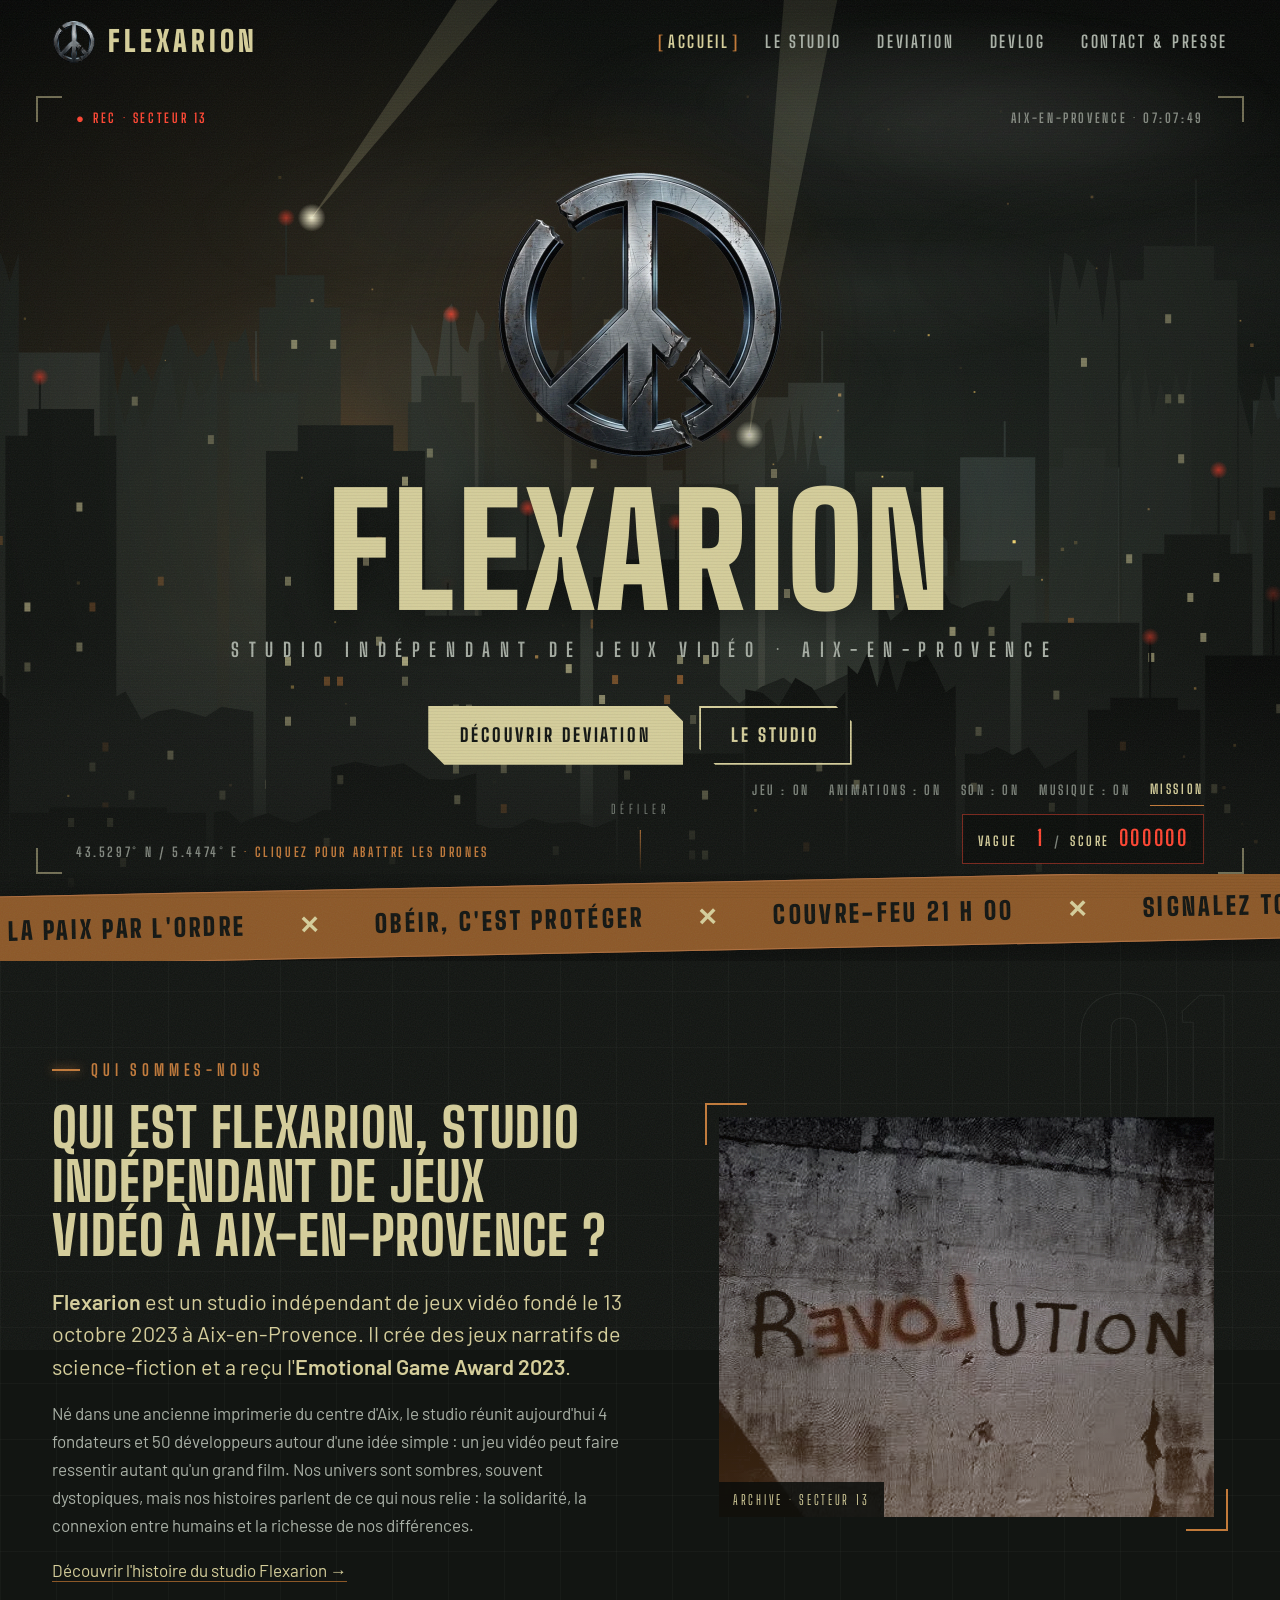
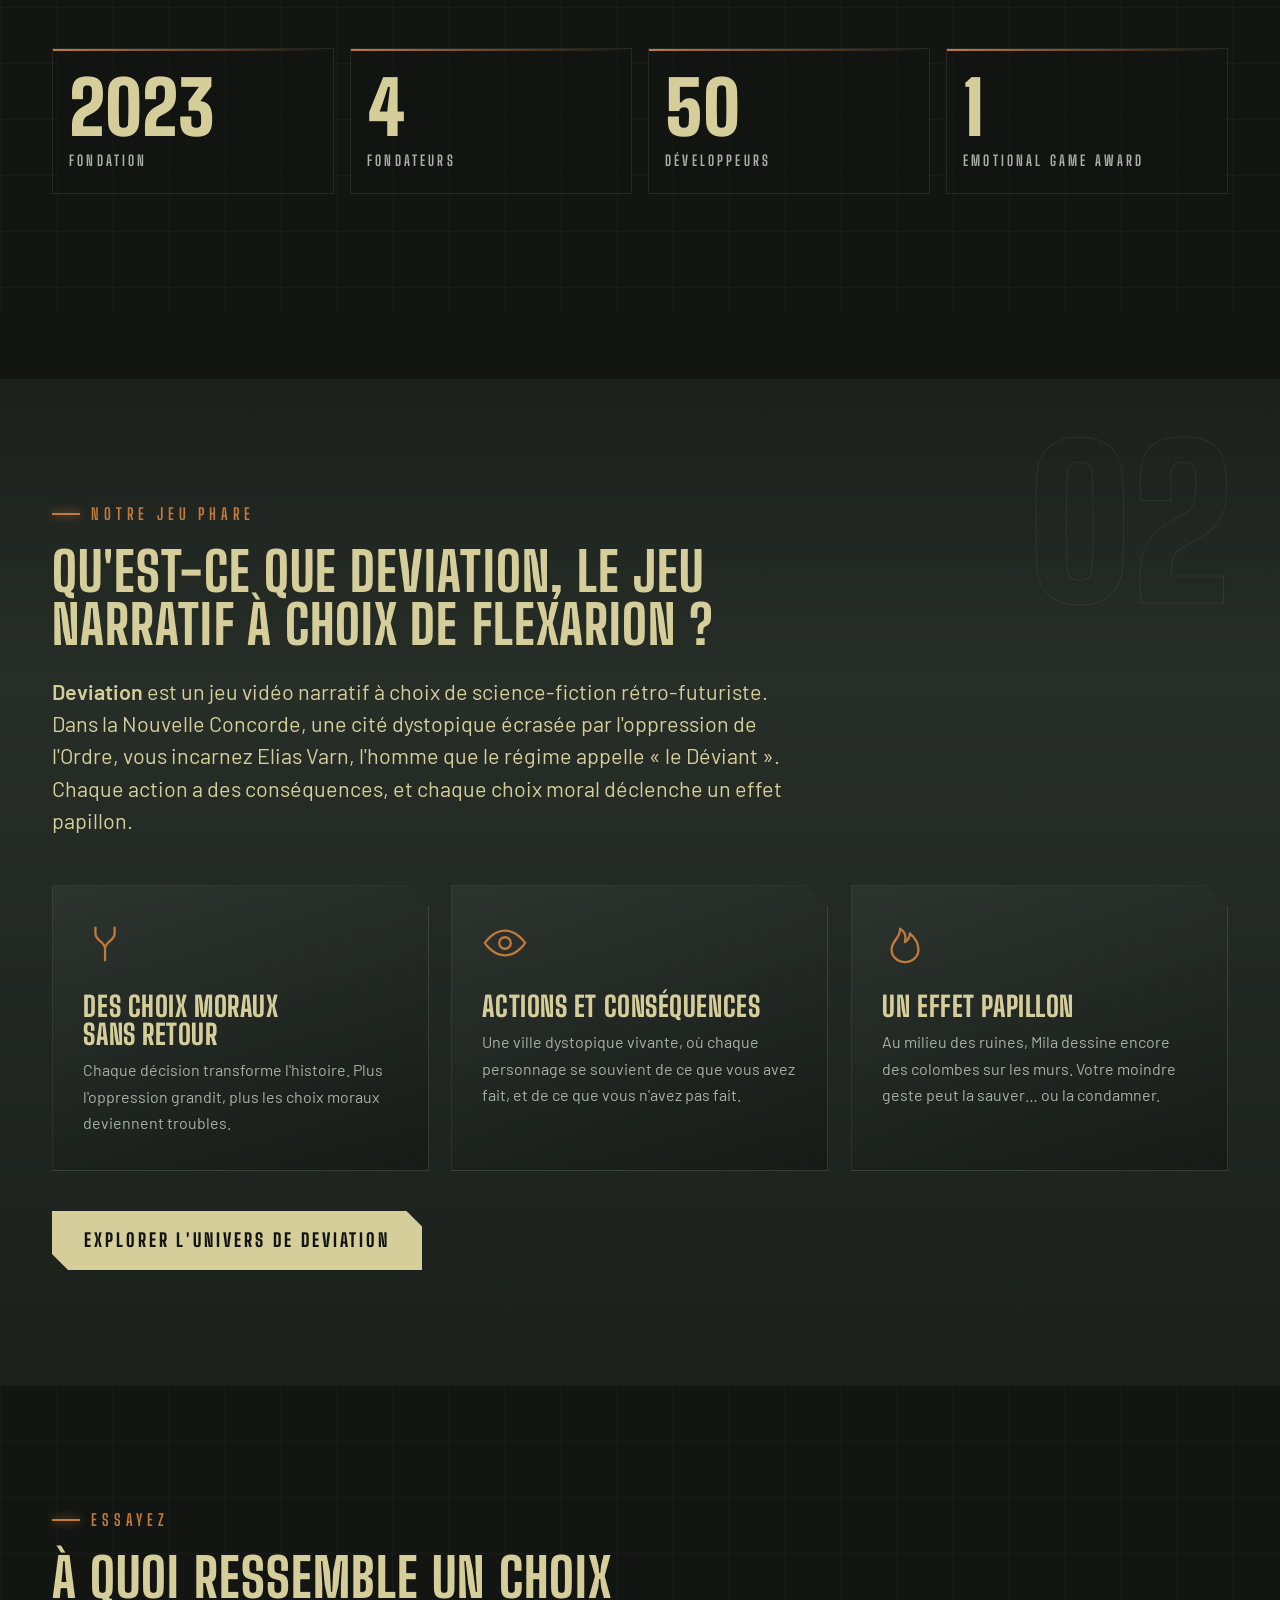
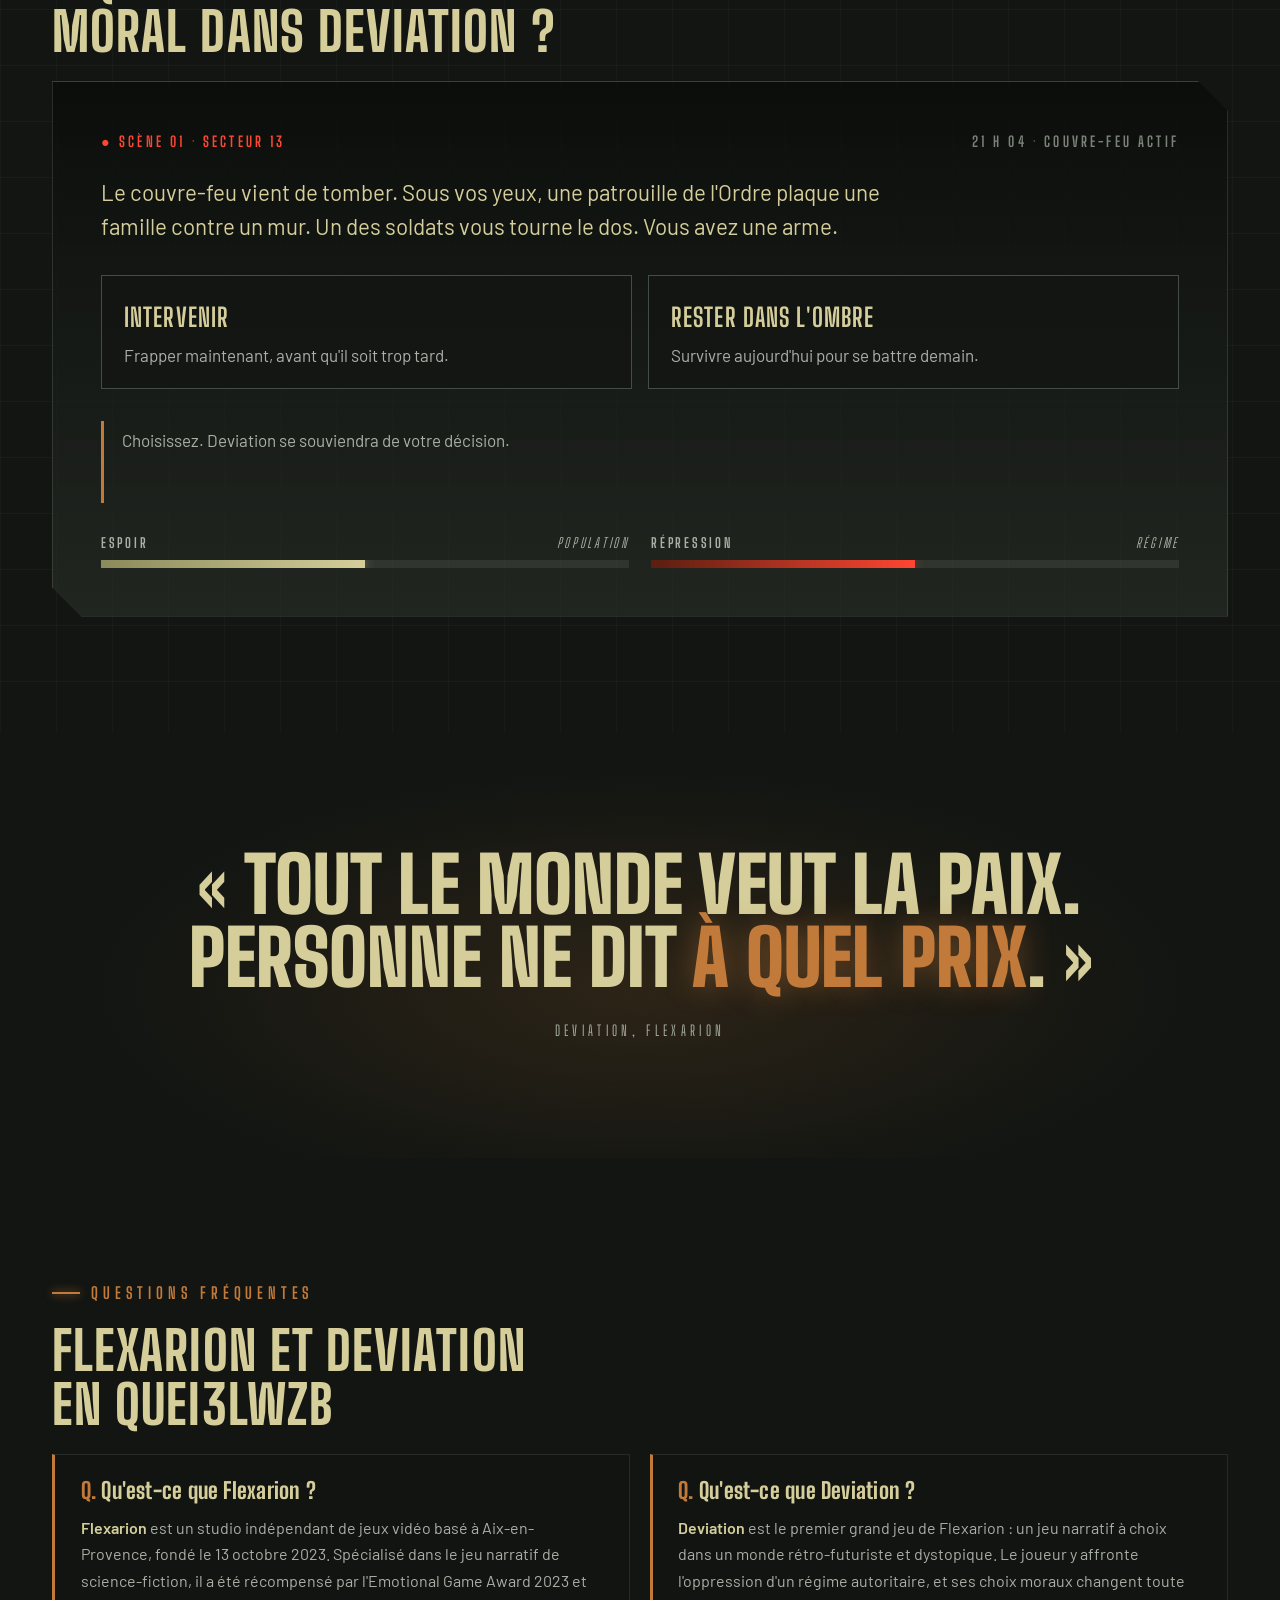
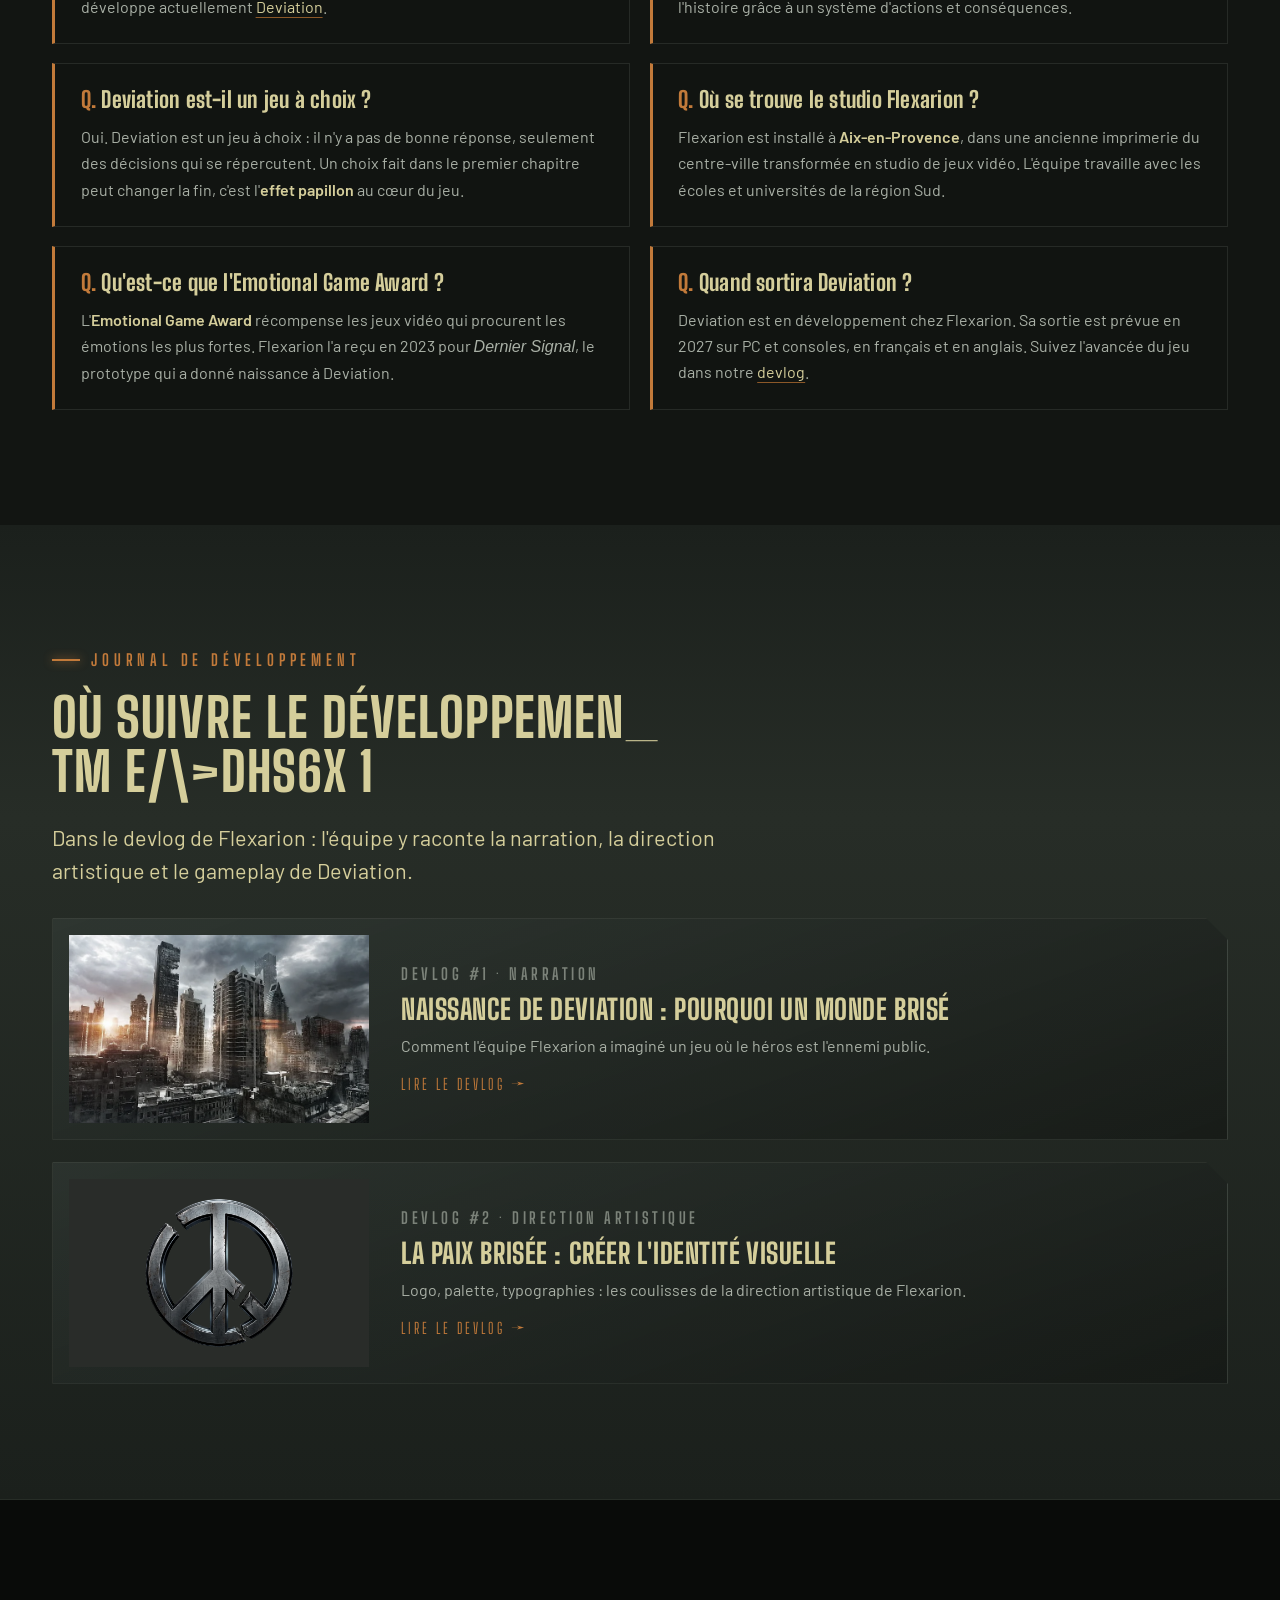
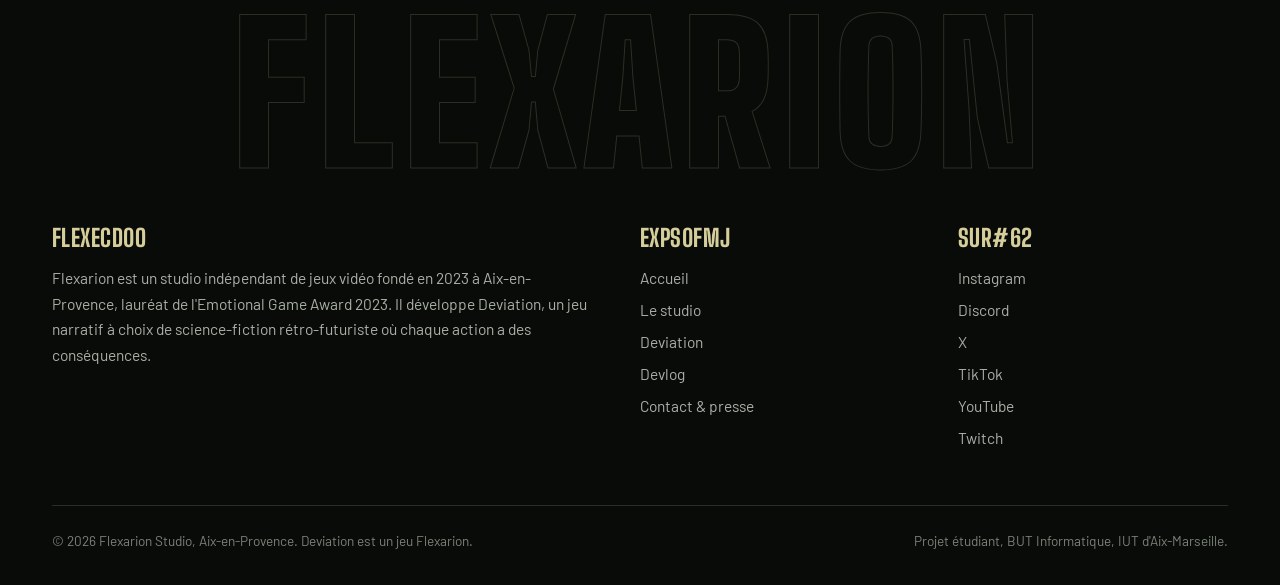
==== commit dba62f87: "Add Bing site verification metadata Co-authored-by: copilot-swe-agent[bot] <198982749+Copilot@users." ====
--- a/index.html
+++ b/index.html
@@ -2,6 +2,7 @@
 <html lang="fr">
 <head>
 <meta charset="utf-8">
+<meta name="msvalidate.01" content="12080D0E5B3B804837840D88B75AFF10" />
 <meta name="viewport" content="width=device-width, initial-scale=1">
 <title>Flexarion, studio de jeux vidéo indépendant à Aix-en-Provence | Deviation</title>
 <meta name="description" content="Flexarion, studio indépendant de jeux vidéo à Aix-en-Provence (Emotional Game Award 2023), crée Deviation : un jeu narratif à choix dans une dystopie où chaque action a des conséquences.">
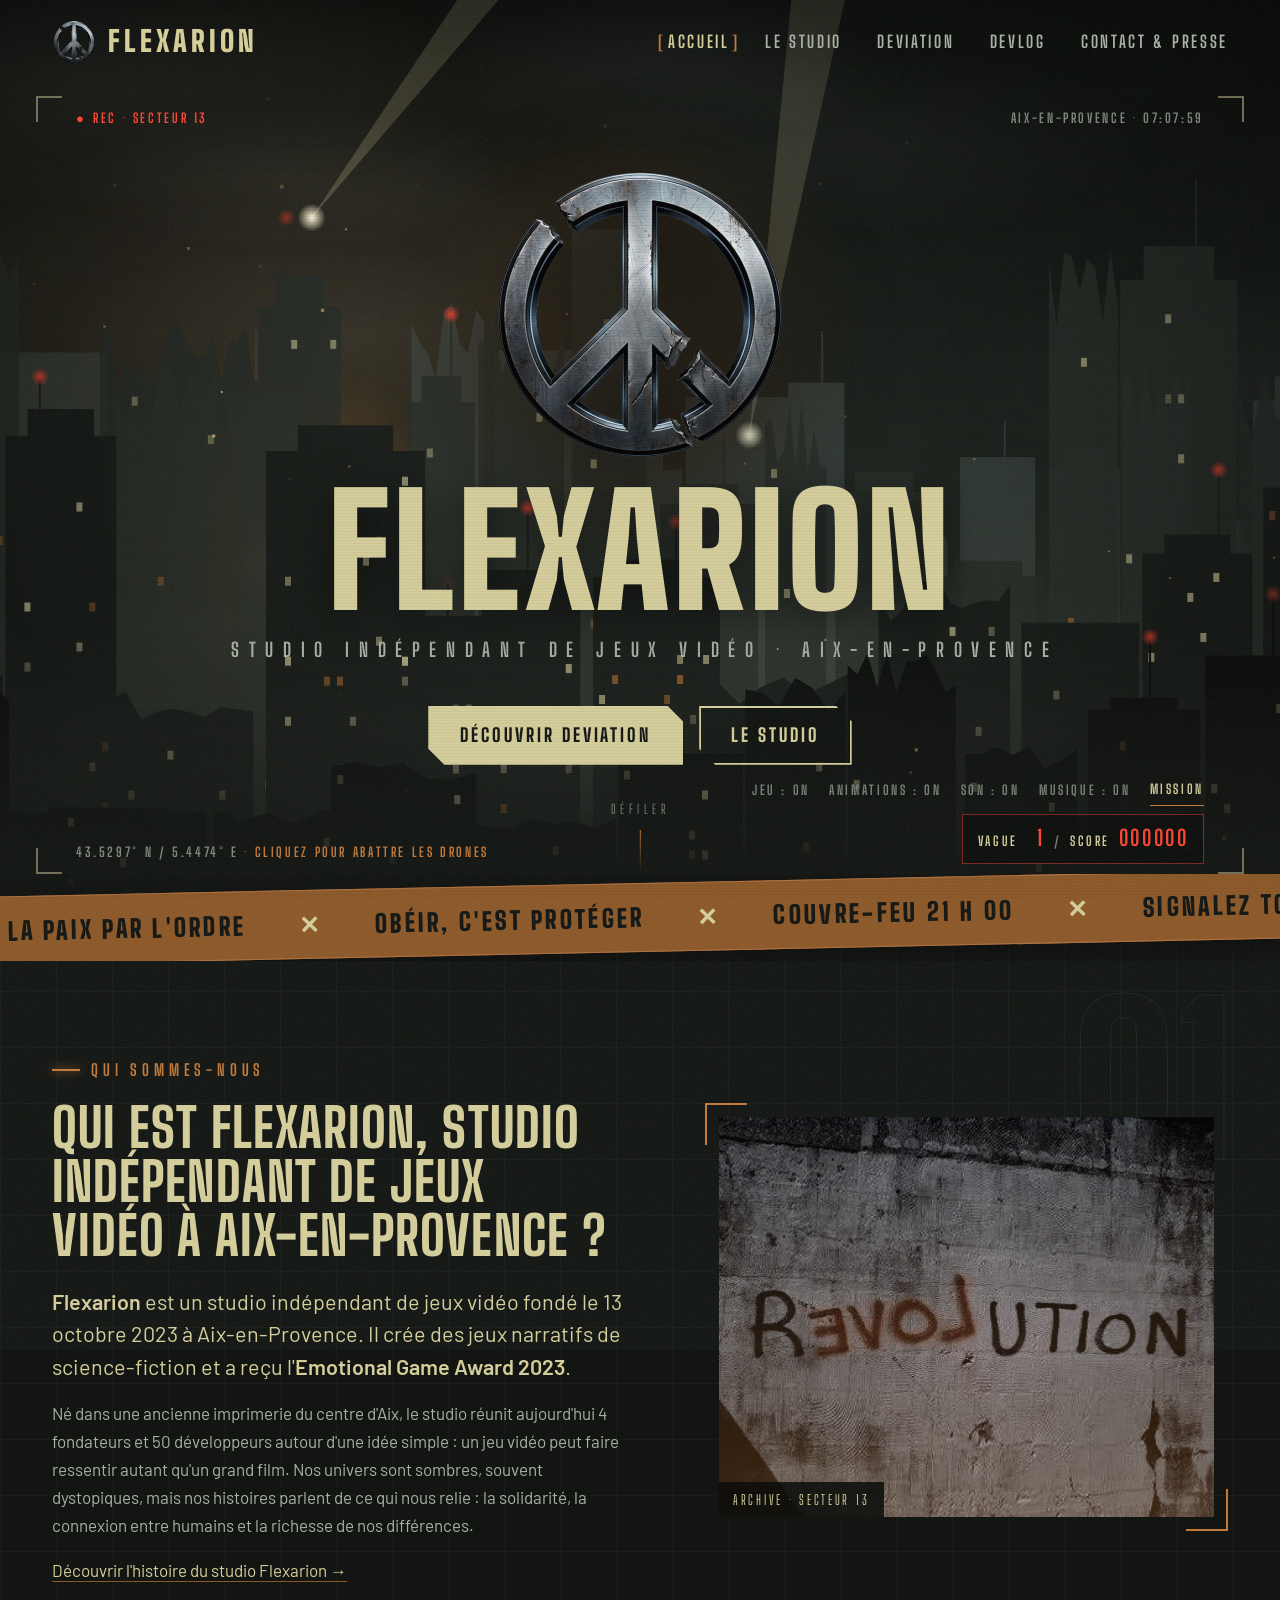
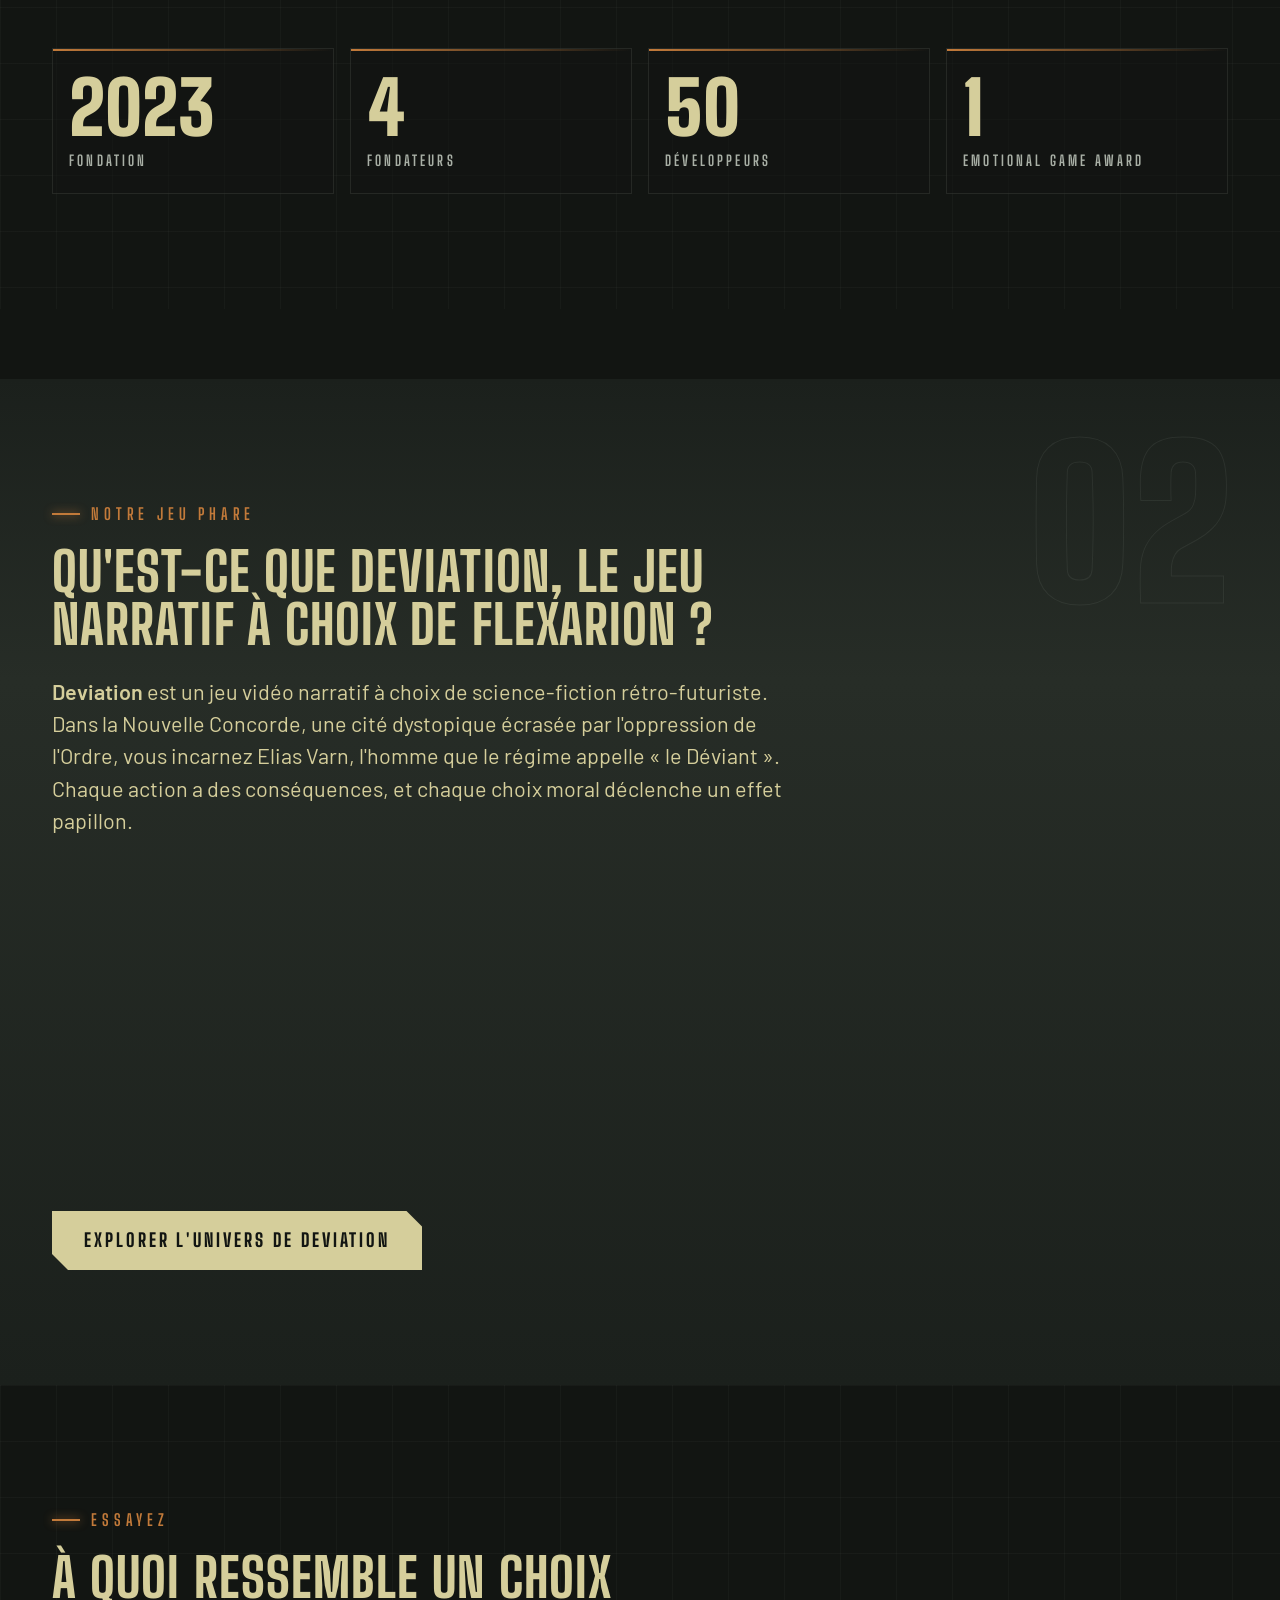
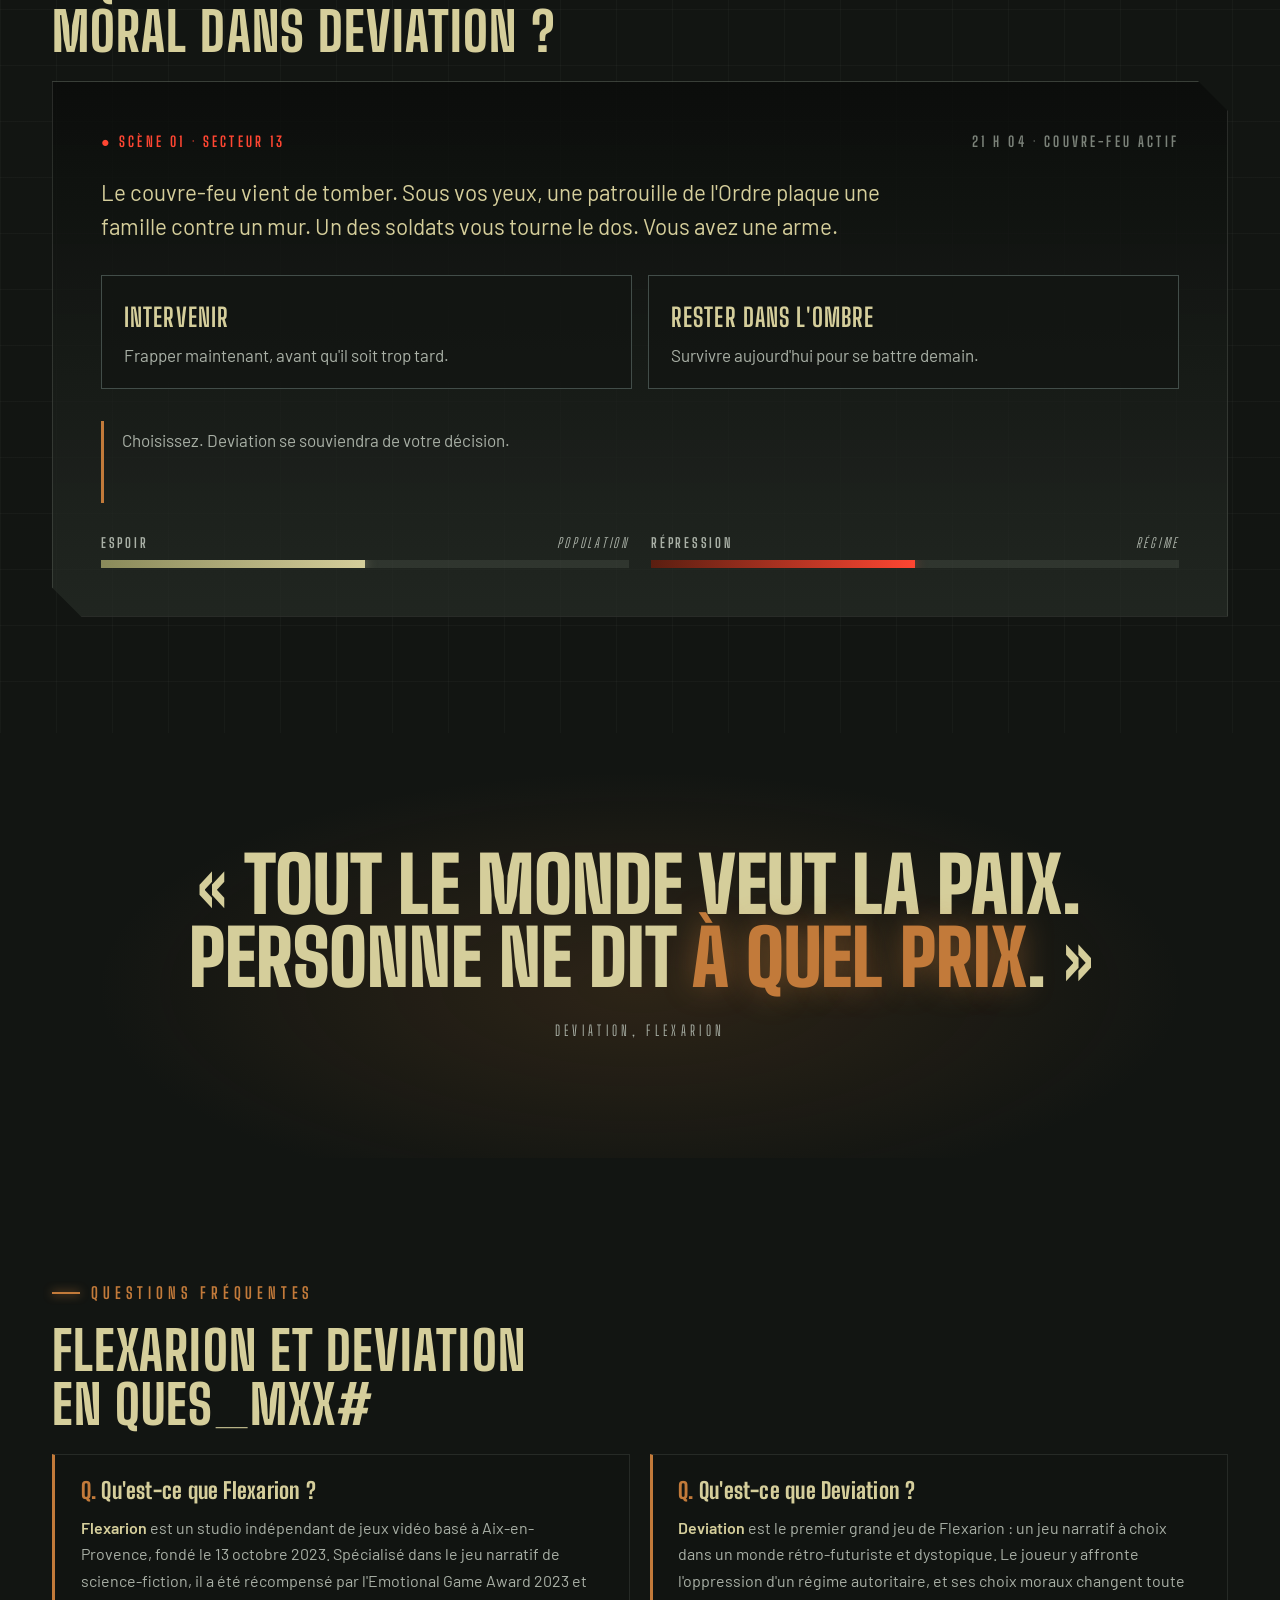
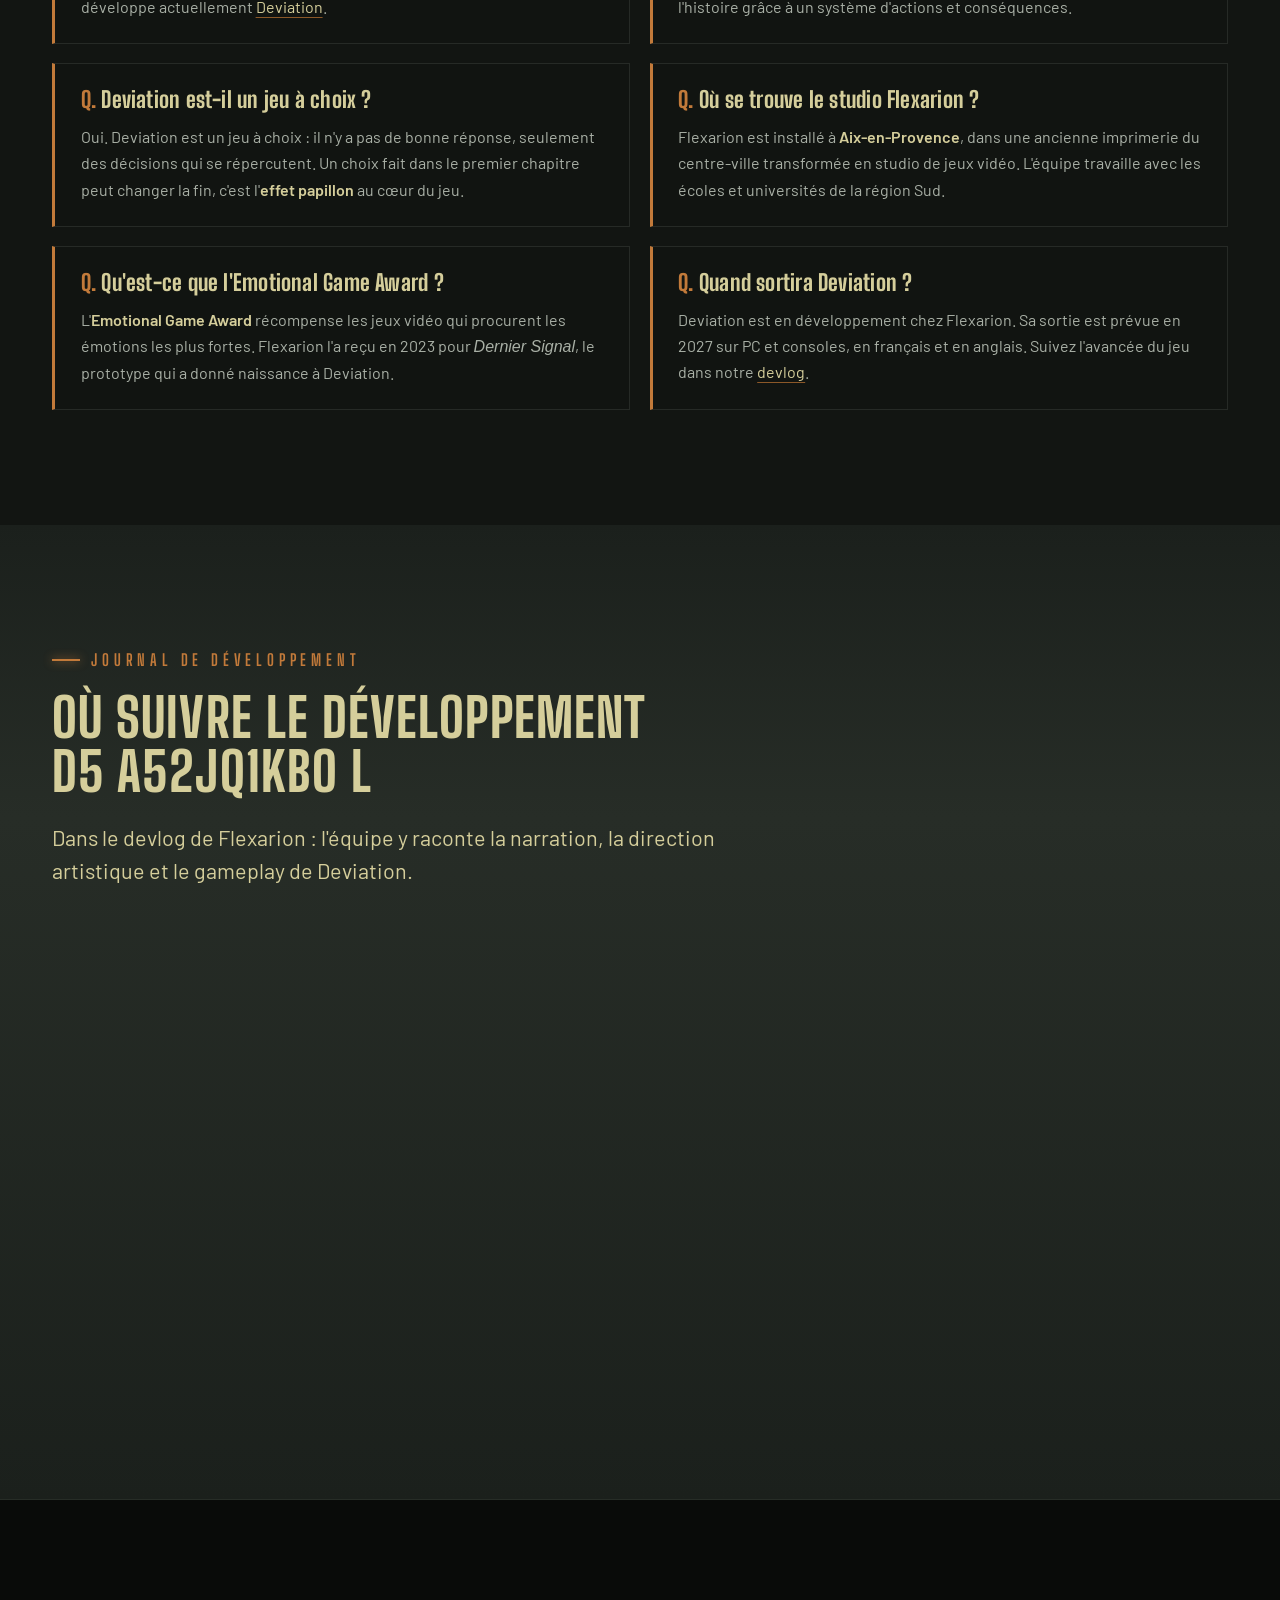
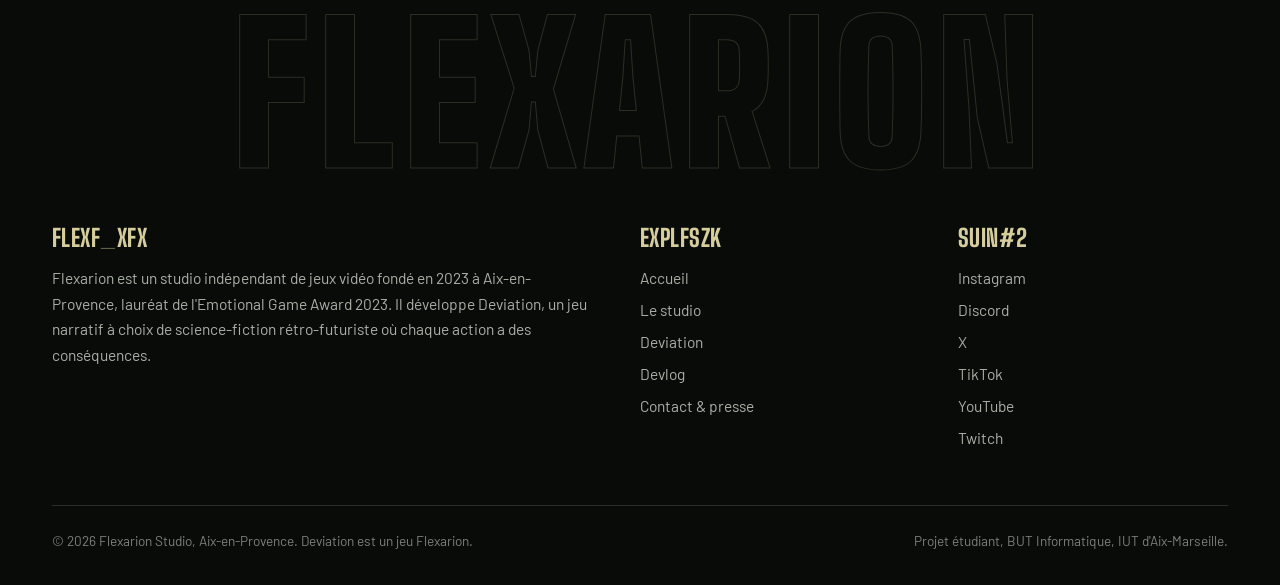
==== commit de1e7728: "Apply Google and Bing SEO improvements Co-authored-by: copilot-swe-agent[bot] <198982749+Copilot@use" ====
--- a/index.html
+++ b/index.html
@@ -7,9 +7,8 @@
 <title>Flexarion, studio de jeux vidéo indépendant à Aix-en-Provence | Deviation</title>
 <meta name="description" content="Flexarion, studio indépendant de jeux vidéo à Aix-en-Provence (Emotional Game Award 2023), crée Deviation : un jeu narratif à choix dans une dystopie où chaque action a des conséquences.">
 <link rel="canonical" href="https://flexarion-studio.alwaysdata.net/">
-<meta name="robots" content="index, follow">
+<meta name="robots" content="max-image-preview:large">
 <meta name="google-site-verification" content="xNbweqs_CmoCZFucB4oYpUTQKconu9AYgE9XsVh_CNM" />
-<meta name="keywords" content="Flexarion, studio indépendant, Deviation, Aix-en-Provence, jeu vidéo, jeu indépendant, Emotional Game Award, science-fiction, rétro-futuriste, dystopie, oppression, actions et conséquences, jeu à choix, effet papillon, jeu narratif, choix moraux">
 <meta property="og:type" content="website">
 <meta property="og:site_name" content="Flexarion">
 <meta property="og:locale" content="fr_FR">
@@ -40,17 +39,12 @@
    "logo": "https://flexarion-studio.alwaysdata.net/assets/img/logo-flexarion-hd.png",
    "description": "Flexarion est un studio indépendant de jeux vidéo de science-fiction basé à Aix-en-Provence.",
    "foundingDate": "2023-10-13",
-   "email": "contact@flexarion-studio.fr",
    "address": {
     "@type": "PostalAddress",
     "addressLocality": "Aix-en-Provence",
     "postalCode": "13100",
     "addressRegion": "Provence-Alpes-Côte d'Azur",
     "addressCountry": "FR"
-   },
-   "numberOfEmployees": {
-    "@type": "QuantitativeValue",
-    "value": 54
    },
    "award": "Emotional Game Award 2023"
   },
@@ -65,7 +59,6 @@
    "@id": "https://flexarion-studio.alwaysdata.net/deviation.html#jeu",
    "name": "Deviation",
    "description": "Deviation est un jeu vidéo narratif à choix de science-fiction rétro-futuriste, développé par le studio indépendant Flexarion à Aix-en-Provence : dans une dystopie marquée par l'oppression, chaque action a des conséquences et déclenche un effet papillon.",
-   "keywords": "Flexarion, studio indépendant, Deviation, Aix-en-Provence, jeu vidéo, jeu indépendant, Emotional Game Award, science-fiction, rétro-futuriste, dystopie, oppression, actions et conséquences, jeu à choix, effet papillon, jeu narratif, choix moraux",
    "genre": [
     "Jeu narratif",
     "Jeu à choix",
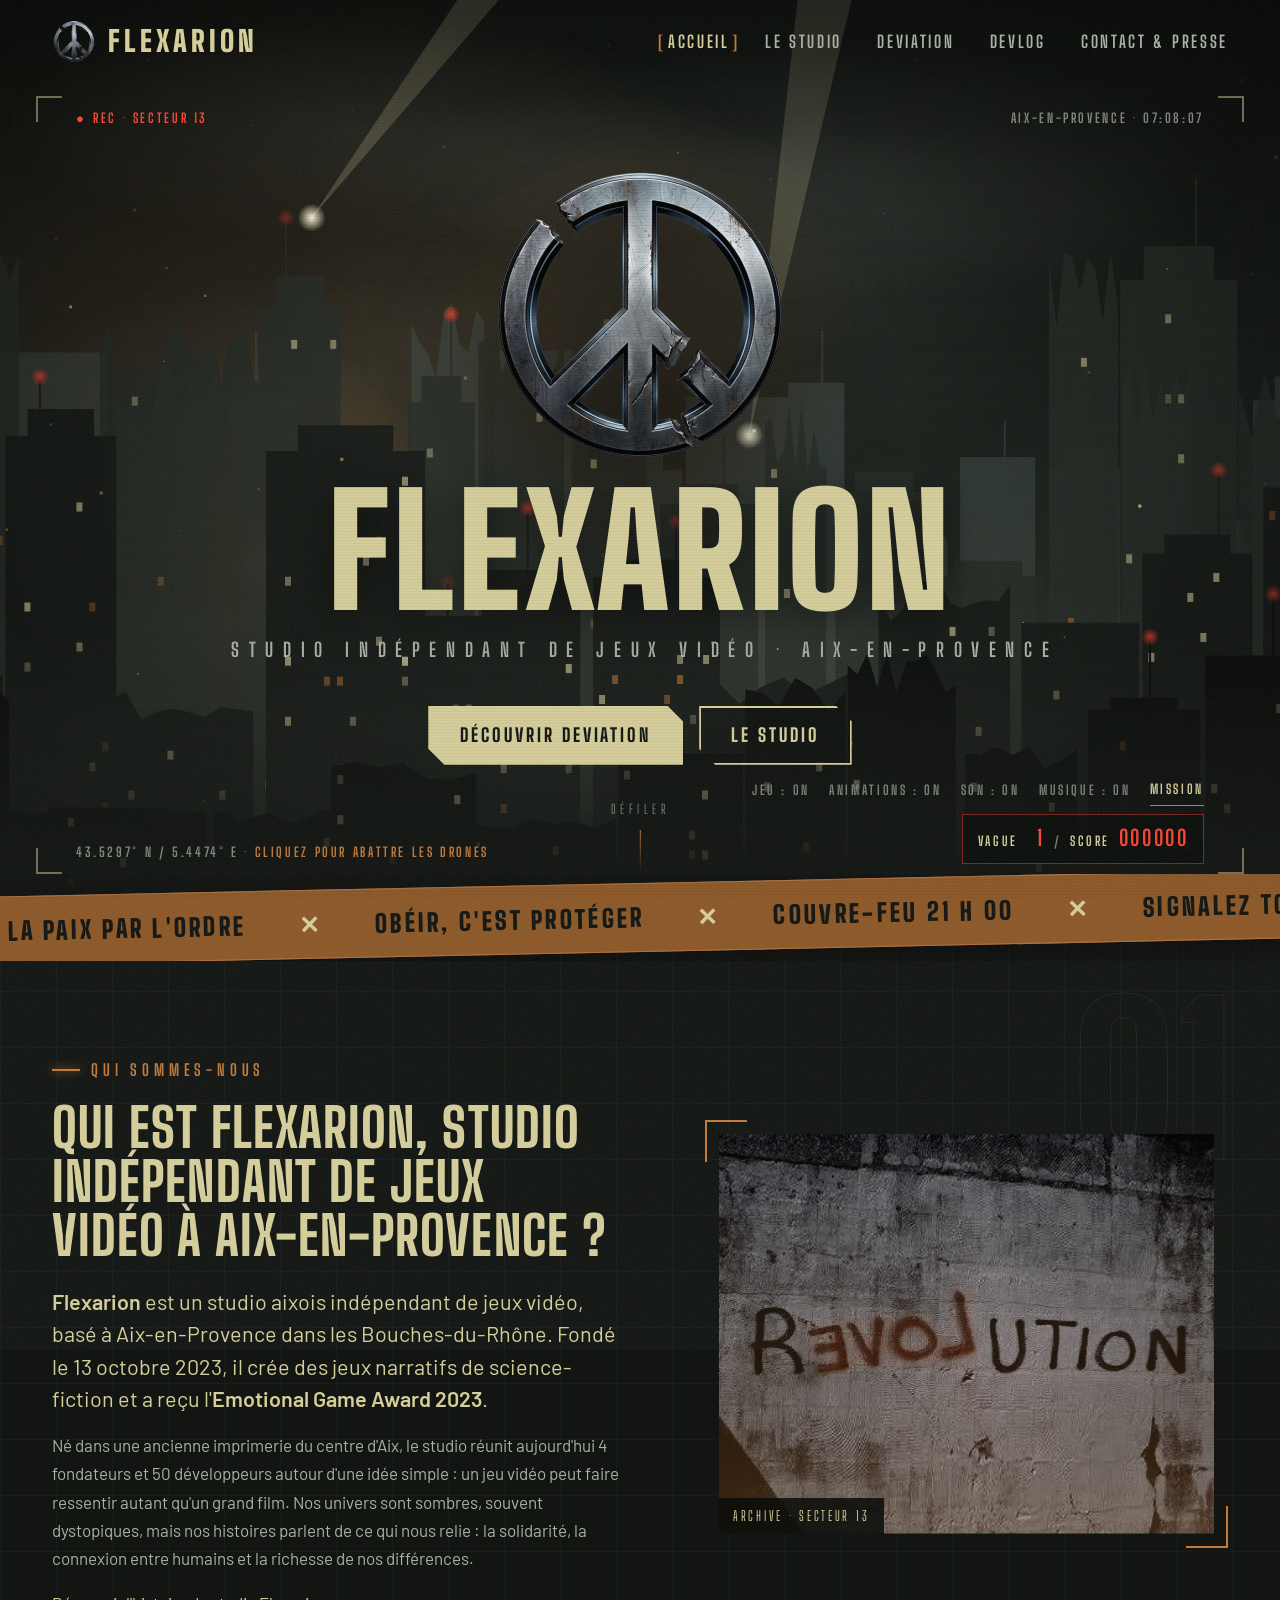
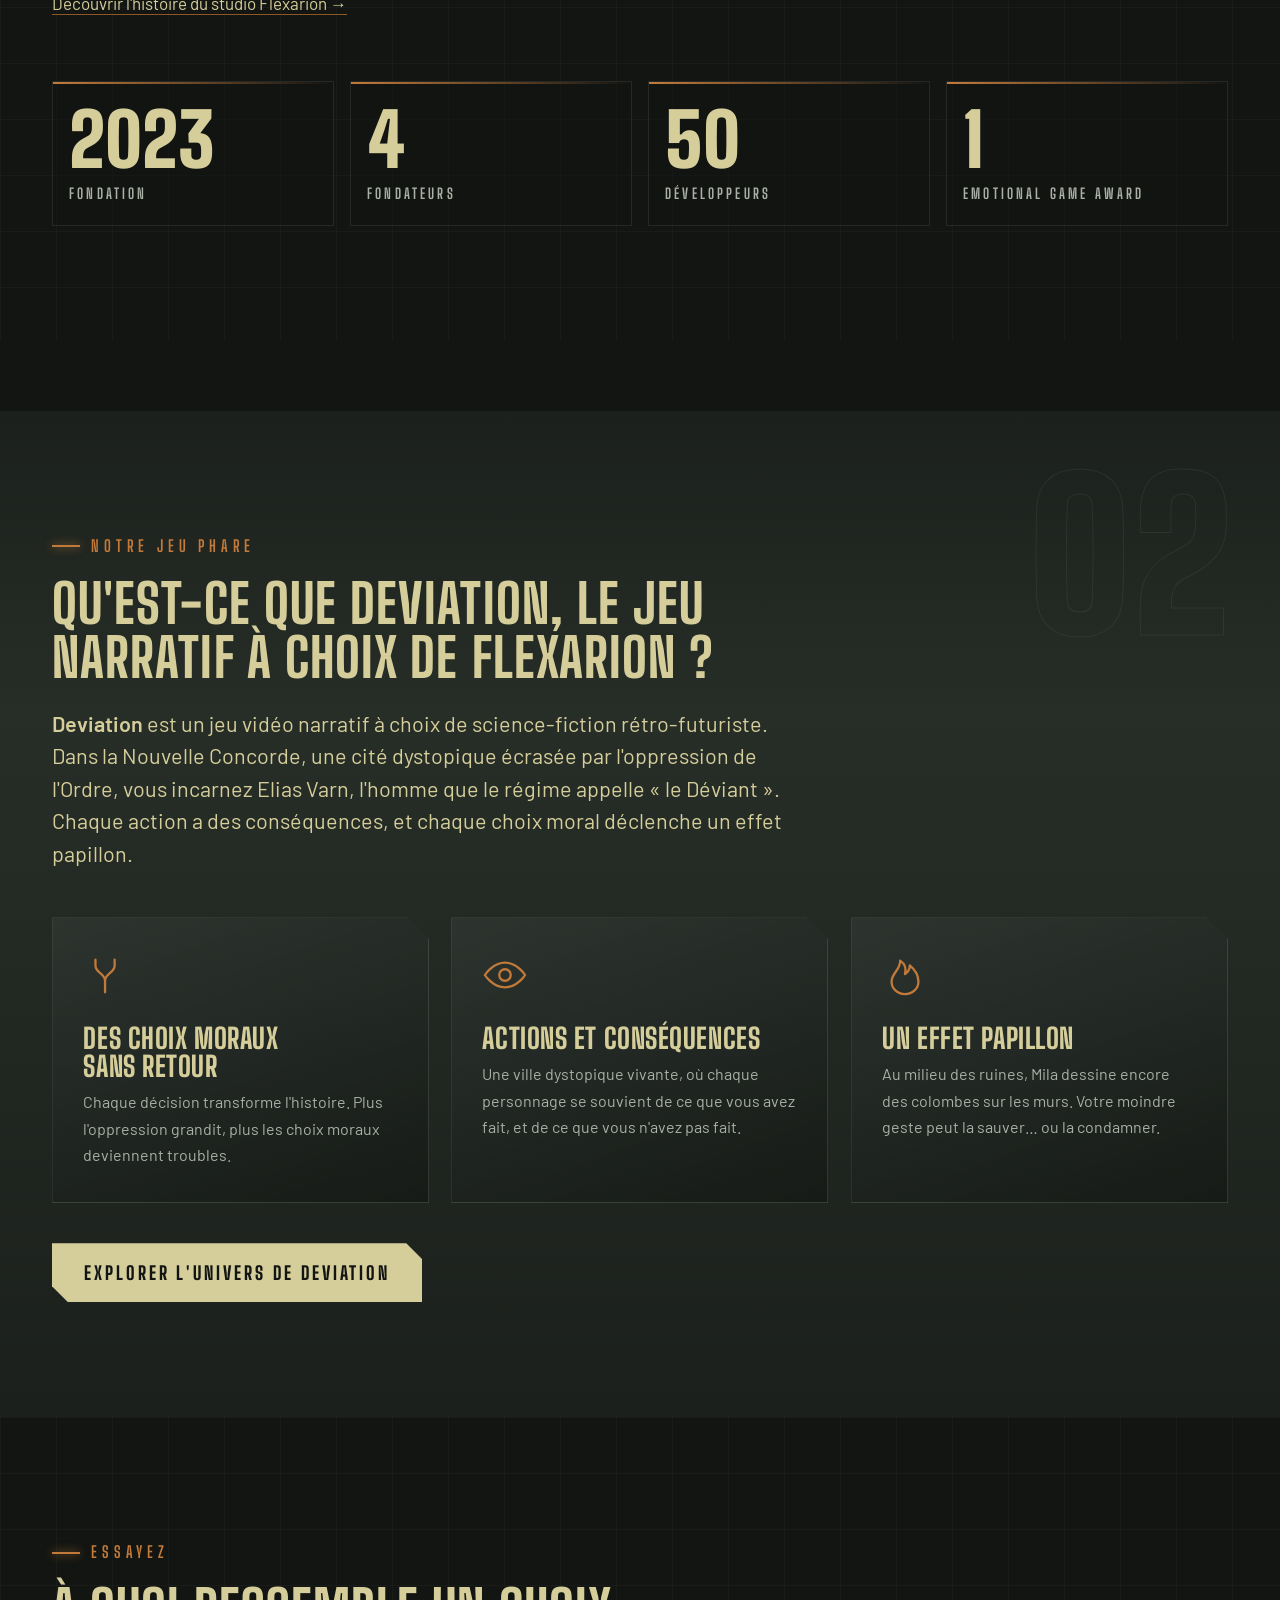
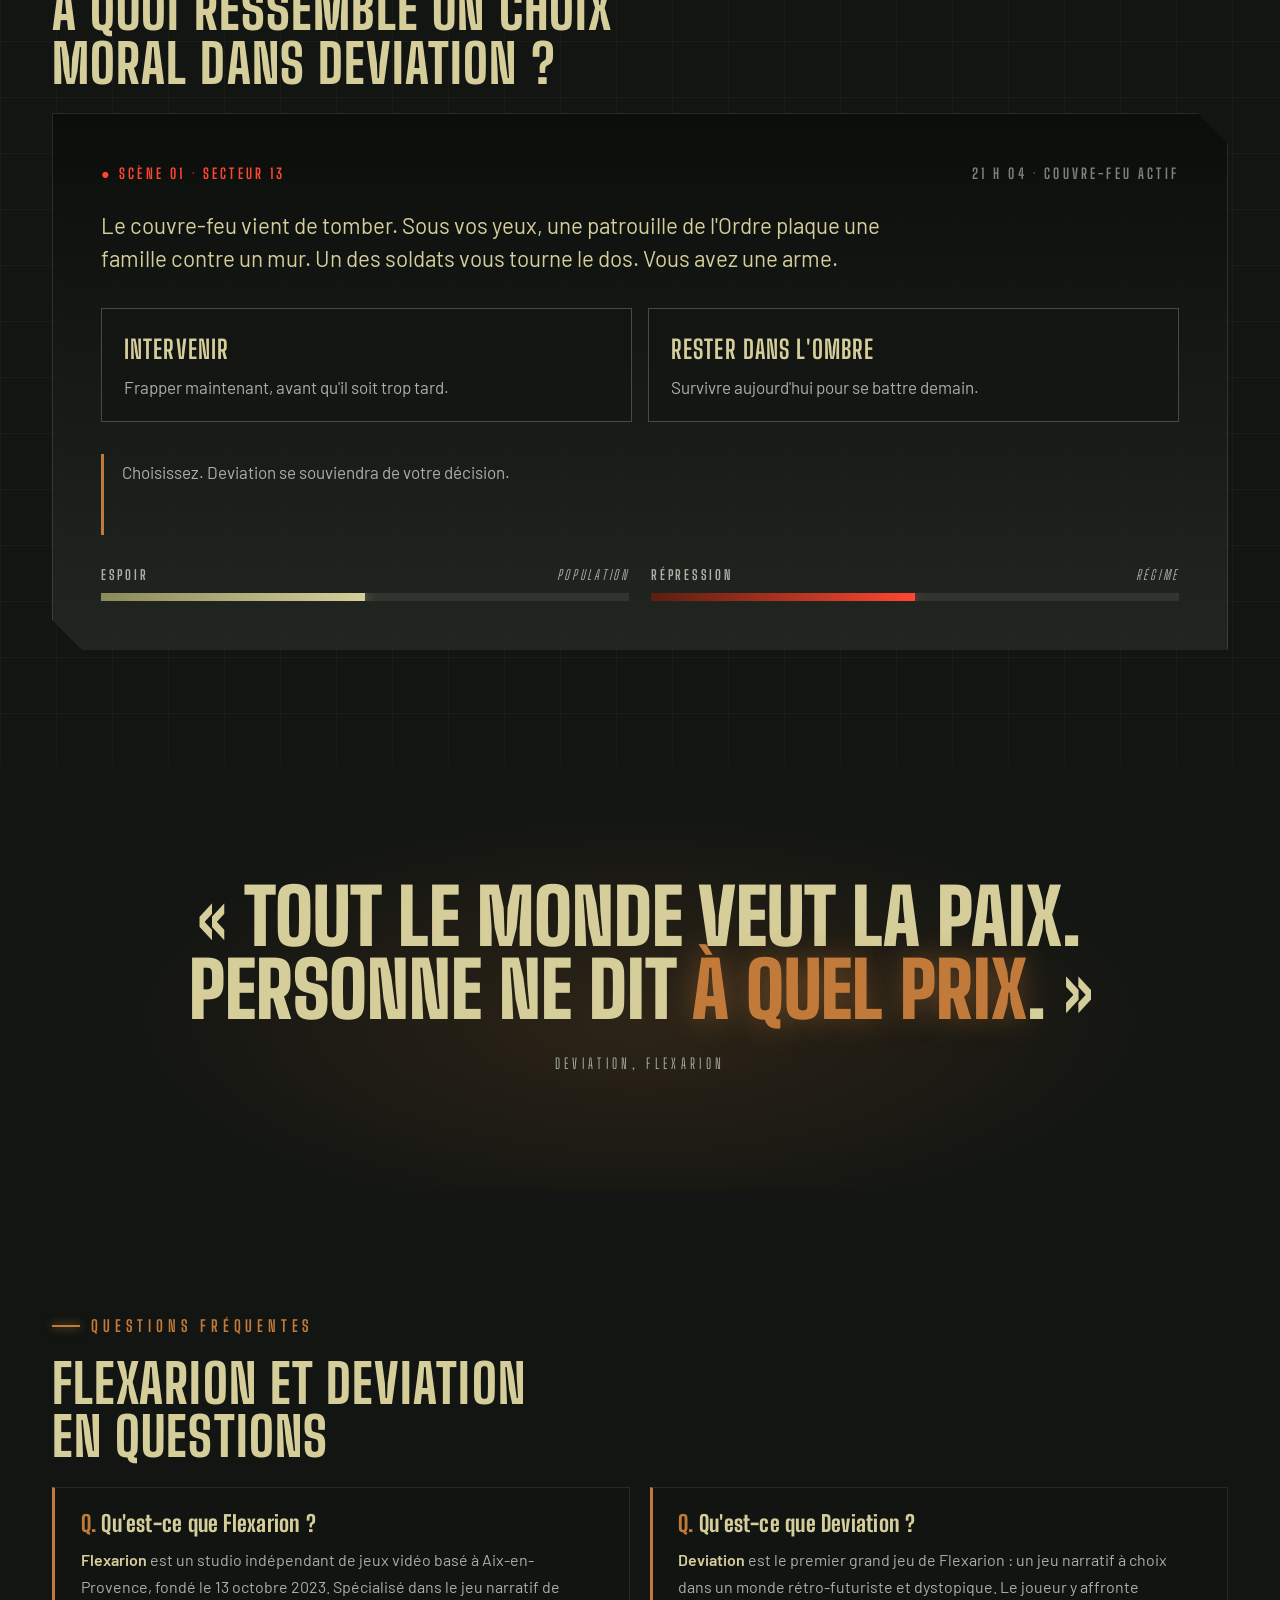
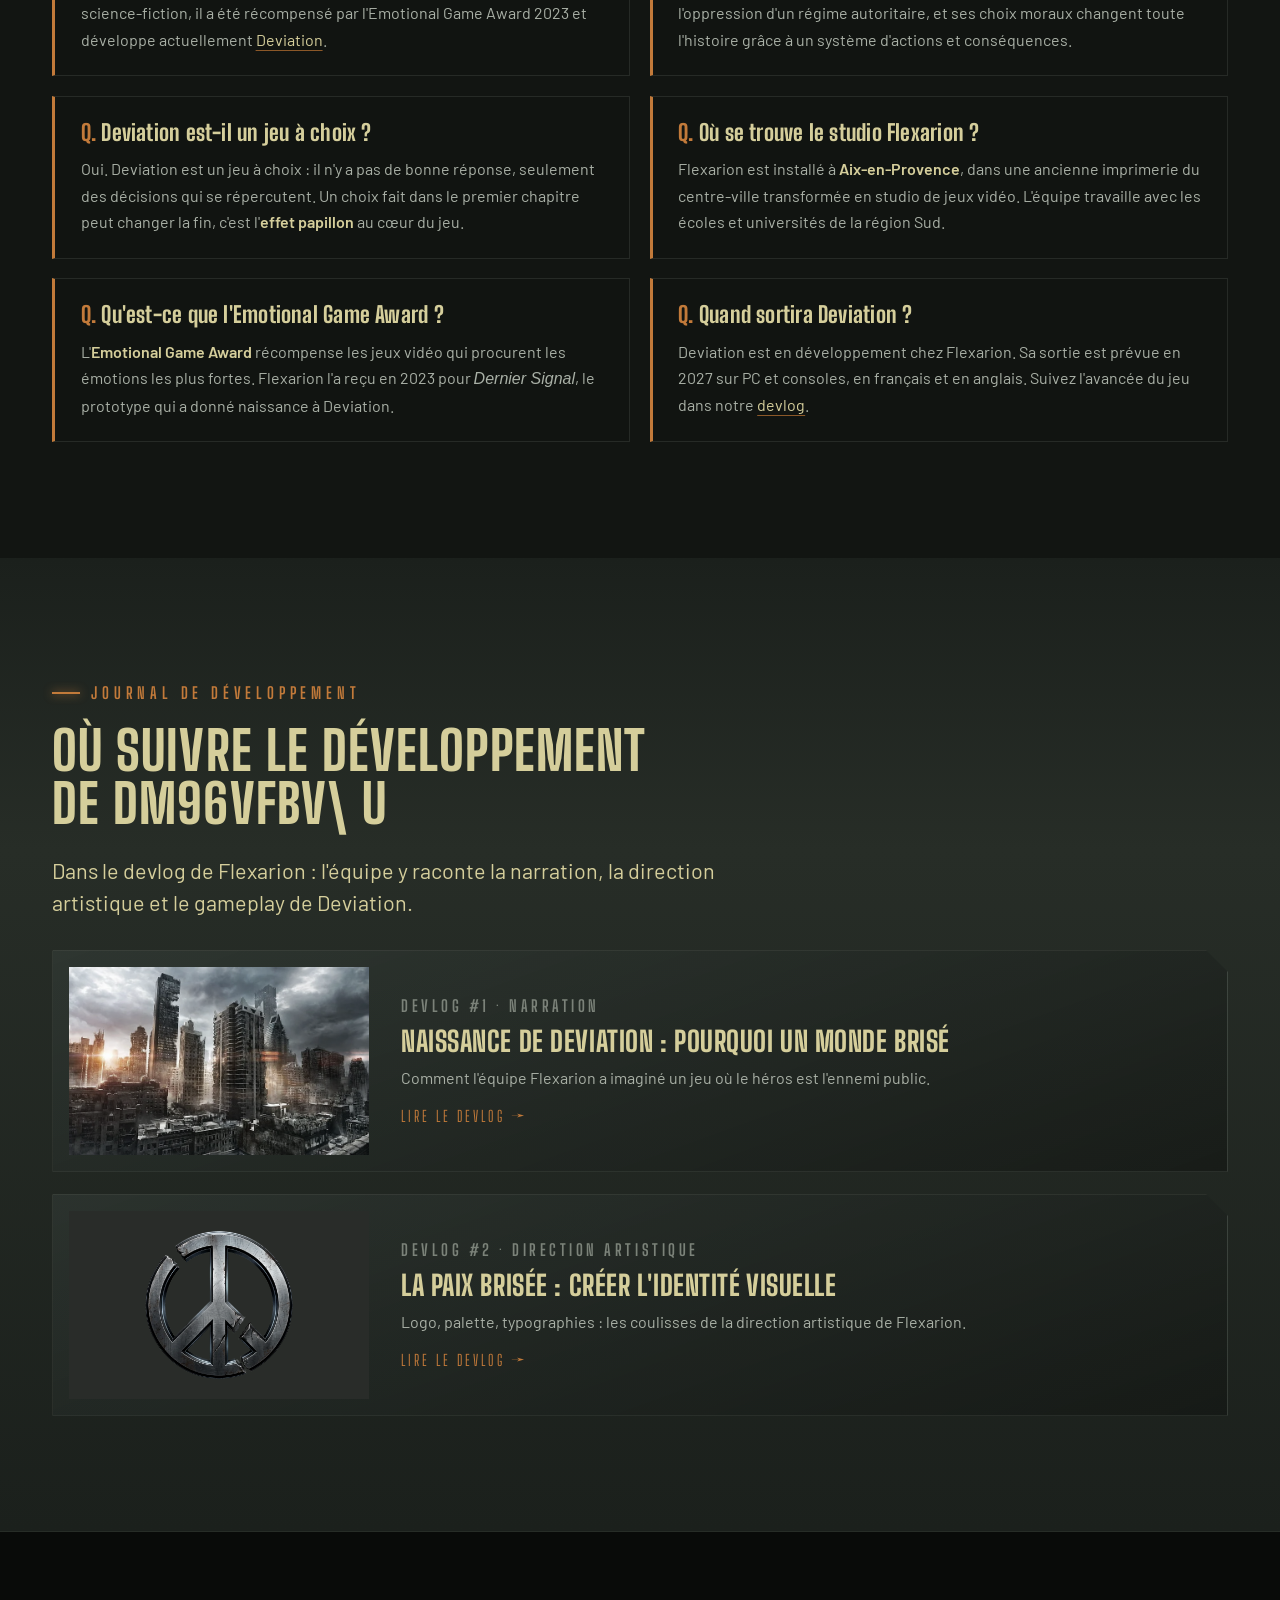
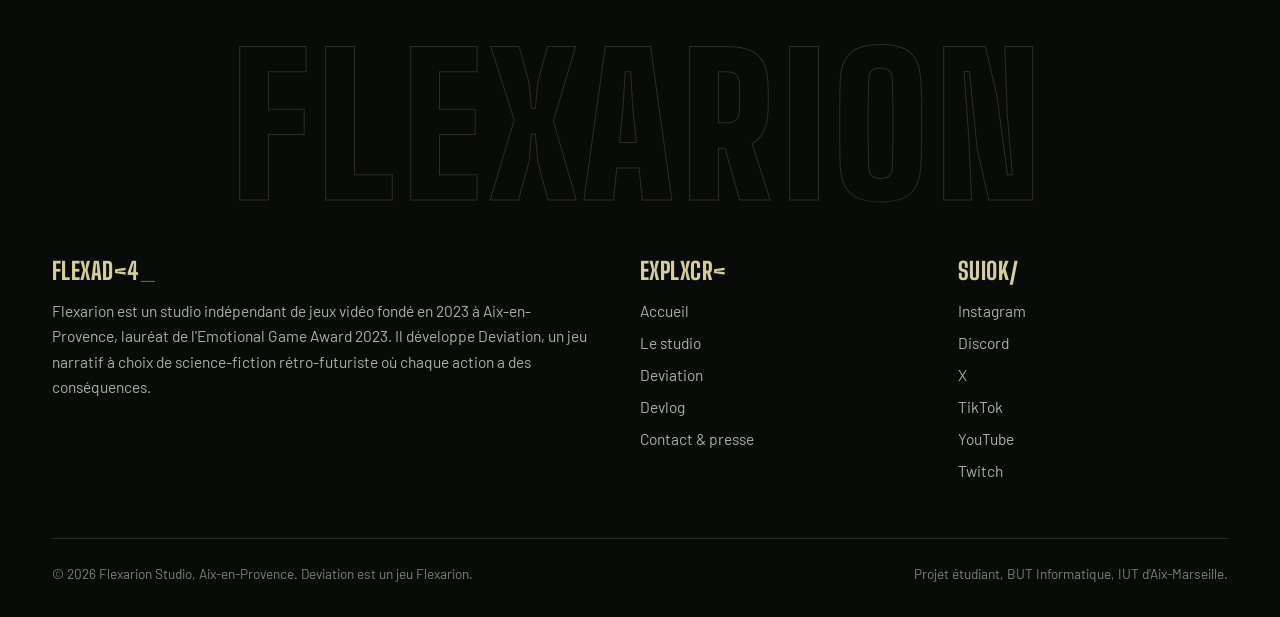
==== commit c7729c57: "Improve SEO metadata and social sharing previews" ====
--- a/index.html
+++ b/index.html
@@ -4,19 +4,24 @@
 <meta charset="utf-8">
 <meta name="msvalidate.01" content="12080D0E5B3B804837840D88B75AFF10" />
 <meta name="viewport" content="width=device-width, initial-scale=1">
-<title>Flexarion, studio de jeux vidéo indépendant à Aix-en-Provence | Deviation</title>
-<meta name="description" content="Flexarion, studio indépendant de jeux vidéo à Aix-en-Provence (Emotional Game Award 2023), crée Deviation : un jeu narratif à choix dans une dystopie où chaque action a des conséquences.">
+<title>Flexarion | Studio de jeux vidéo à Aix-en-Provence</title>
+<meta name="description" content="Studio de jeux vidéo aixois dans les Bouches-du-Rhône, Flexarion crée Deviation, un jeu narratif de science-fiction à choix.">
 <link rel="canonical" href="https://flexarion-studio.alwaysdata.net/">
 <meta name="robots" content="max-image-preview:large">
 <meta name="google-site-verification" content="xNbweqs_CmoCZFucB4oYpUTQKconu9AYgE9XsVh_CNM" />
 <meta property="og:type" content="website">
 <meta property="og:site_name" content="Flexarion">
 <meta property="og:locale" content="fr_FR">
-<meta property="og:title" content="Flexarion, studio de jeux vidéo indépendant à Aix-en-Provence | Deviation">
-<meta property="og:description" content="Flexarion, studio indépendant de jeux vidéo à Aix-en-Provence (Emotional Game Award 2023), crée Deviation : un jeu narratif à choix dans une dystopie où chaque action a des conséquences.">
+<meta property="og:title" content="Flexarion | Studio de jeux vidéo à Aix-en-Provence">
+<meta property="og:description" content="Studio de jeux vidéo aixois dans les Bouches-du-Rhône, Flexarion crée Deviation, un jeu narratif de science-fiction à choix.">
 <meta property="og:url" content="https://flexarion-studio.alwaysdata.net/">
 <meta property="og:image" content="https://flexarion-studio.alwaysdata.net/assets/img/og-flexarion.jpg">
+<meta property="og:image:alt" content="Logo Flexarion, symbole de paix brisé, devant une ville dystopique.">
 <meta name="twitter:card" content="summary_large_image">
+<meta name="twitter:title" content="Flexarion | Studio de jeux vidéo à Aix-en-Provence">
+<meta name="twitter:description" content="Studio de jeux vidéo aixois dans les Bouches-du-Rhône, Flexarion crée Deviation, un jeu narratif de science-fiction à choix.">
+<meta name="twitter:image" content="https://flexarion-studio.alwaysdata.net/assets/img/og-flexarion.jpg">
+<meta name="twitter:image:alt" content="Logo Flexarion, symbole de paix brisé, devant une ville dystopique.">
 <meta name="theme-color" content="#121512">
 <link rel="icon" type="image/png" href="assets/img/favicon.png">
 <link rel="apple-touch-icon" href="assets/img/apple-touch-icon.png">
@@ -153,7 +158,7 @@
 <header class="site-header">
  <div class="wrap">
   <a class="brand" href="index.html" aria-label="Flexarion, retour à l'accueil">
-   <img src="assets/img/logo-flexarion.webp" alt="" width="42" height="42"><span>Flexarion</span>
+   <img src="assets/img/logo-flexarion.webp" alt="Logo Flexarion" width="42" height="42"><span>Flexarion</span>
   </a>
   <button class="menu-btn" aria-expanded="false" aria-controls="nav">Menu</button>
   <nav class="nav" id="nav" aria-label="Navigation principale"><ul><li><a href="index.html" aria-current="page">Accueil</a></li><li><a href="studio.html">Le studio</a></li><li><a href="deviation.html">Deviation</a></li><li><a href="devlog/index.html">Devlog</a></li><li><a href="contact.html">Contact & presse</a></li></ul></nav>
@@ -196,7 +201,7 @@
   <div class="reveal">
    <span class="eyebrow">Qui sommes-nous</span>
    <h2 class="scramble">Qui est Flexarion, studio indépendant de jeux vidéo à Aix-en-Provence ?</h2>
-   <p class="lead"><strong>Flexarion</strong> est un studio indépendant de jeux vidéo fondé le 13 octobre 2023 à Aix-en-Provence. Il crée des jeux narratifs de science-fiction et a reçu l'<strong>Emotional Game Award 2023</strong>.</p>
+   <p class="lead"><strong>Flexarion</strong> est un studio aixois indépendant de jeux vidéo, basé à Aix-en-Provence dans les Bouches-du-Rhône. Fondé le 13 octobre 2023, il crée des jeux narratifs de science-fiction et a reçu l'<strong>Emotional Game Award 2023</strong>.</p>
    <p>Né dans une ancienne imprimerie du centre d'Aix, le studio réunit aujourd'hui 4 fondateurs et 50 développeurs autour d'une idée simple : un jeu vidéo peut faire ressentir autant qu'un grand film. Nos univers sont sombres, souvent dystopiques, mais nos histoires parlent de ce qui nous relie : la solidarité, la connexion entre humains et la richesse de nos différences.</p>
    <p><a href="studio.html">Découvrir l'histoire du studio Flexarion →</a></p>
   </div>
@@ -263,10 +268,10 @@
   <h2 class="scramble">Où suivre le développement de Deviation ?</h2>
   <p class="lead" style="margin-bottom:2rem">Dans le devlog de Flexarion : l'équipe y raconte la narration, la direction artistique et le gameplay de Deviation.</p>
   <div class="posts">
-   <a class="post-card card tilt reveal" href="devlog/naissance-de-deviation.html"><div class="thumb"><img src="assets/img/ville-deviation.webp" alt="" loading="lazy" width="240" height="180"></div>
+   <a class="post-card card tilt reveal" href="devlog/naissance-de-deviation.html"><div class="thumb"><img src="assets/img/ville-deviation.webp" alt="Vue de la ville dystopique de Deviation" loading="lazy" width="240" height="180"></div>
     <div><p class="meta">Devlog #1 · Narration</p><h3>Naissance de Deviation : pourquoi un monde brisé</h3><p>Comment l'équipe Flexarion a imaginé un jeu où le héros est l'ennemi public.</p><span class="go">Lire le devlog →</span></div>
    </a>
-   <a class="post-card card tilt reveal" href="devlog/identite-visuelle-paix-brisee.html"><div class="thumb"><img src="assets/img/logo-flexarion.webp" alt="" loading="lazy" width="240" height="180" style="object-fit:contain;background:#272D27;padding:1rem"></div>
+   <a class="post-card card tilt reveal" href="devlog/identite-visuelle-paix-brisee.html"><div class="thumb"><img src="assets/img/logo-flexarion.webp" alt="Logo Flexarion, symbole de paix brisé" loading="lazy" width="240" height="180" style="object-fit:contain;background:#272D27;padding:1rem"></div>
     <div><p class="meta">Devlog #2 · Direction artistique</p><h3>La paix brisée : créer l'identité visuelle</h3><p>Logo, palette, typographies : les coulisses de la direction artistique de Flexarion.</p><span class="go">Lire le devlog →</span></div>
    </a>
   </div>
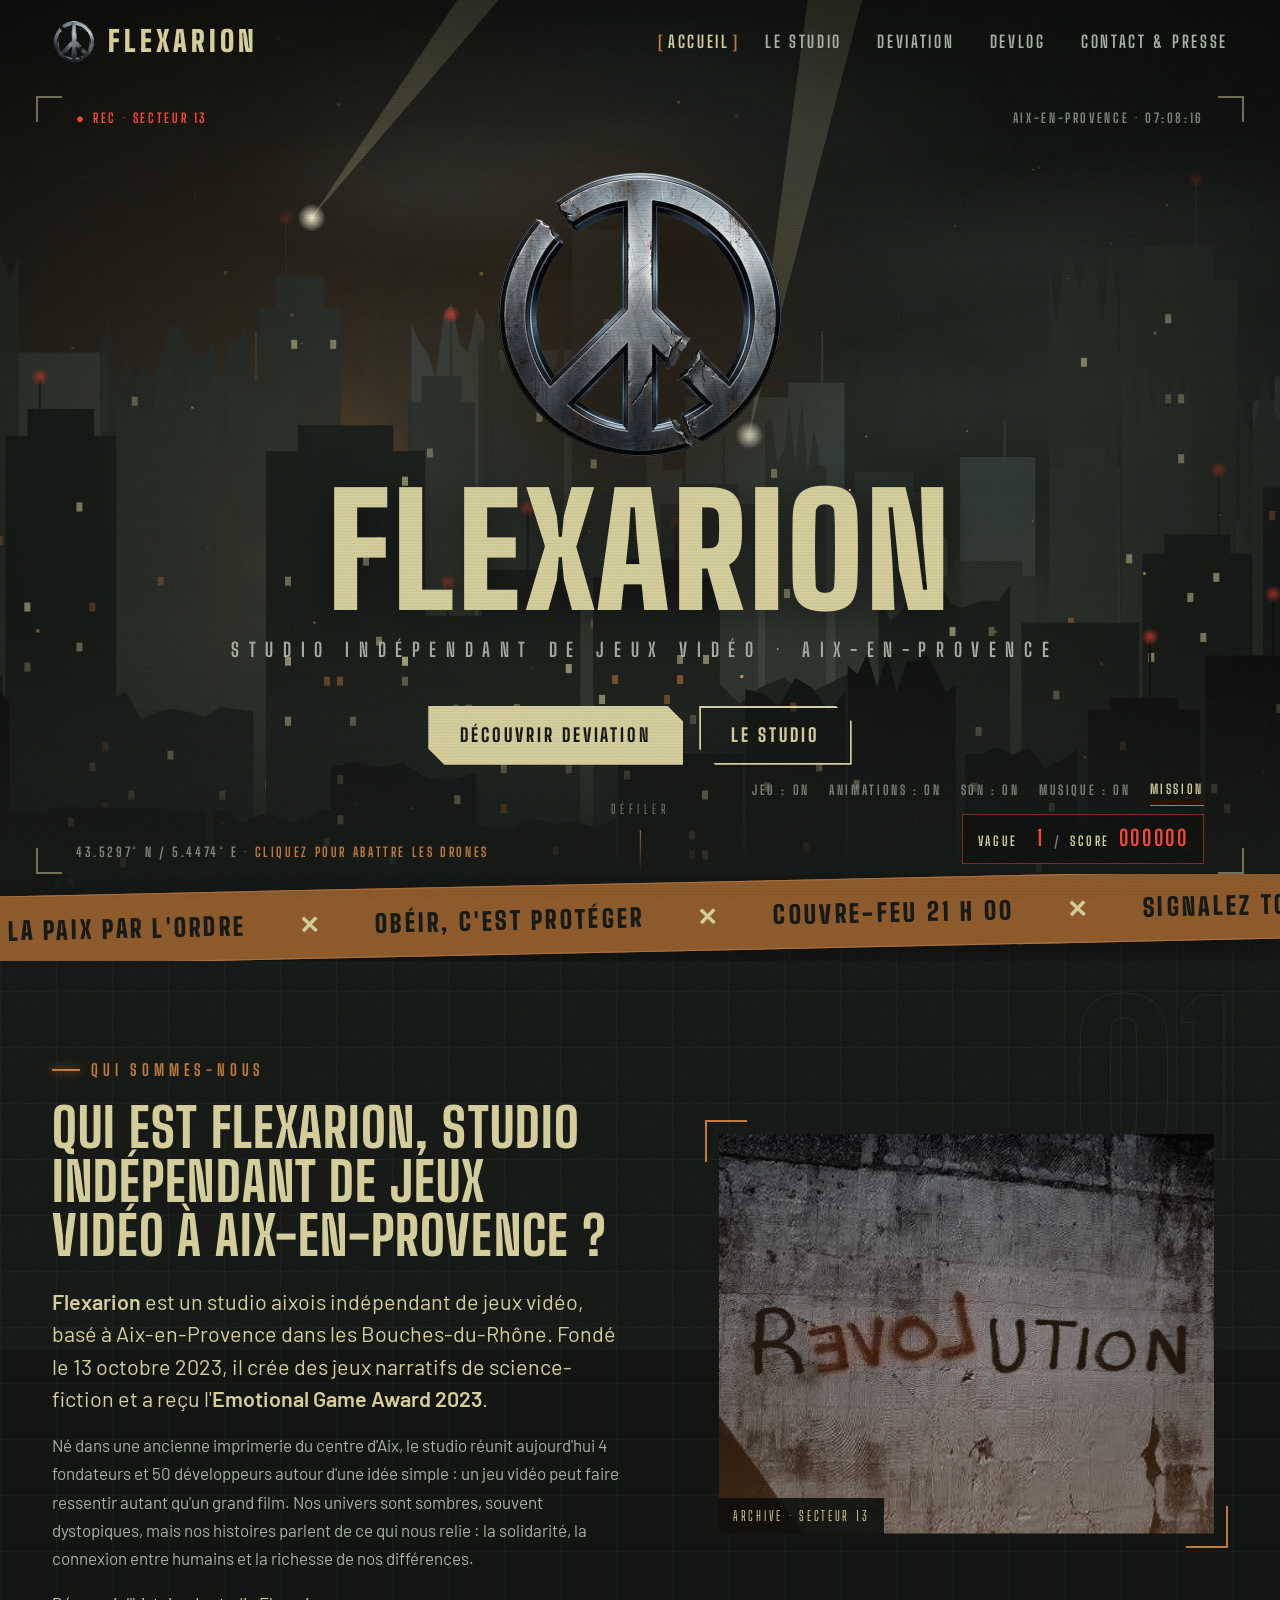
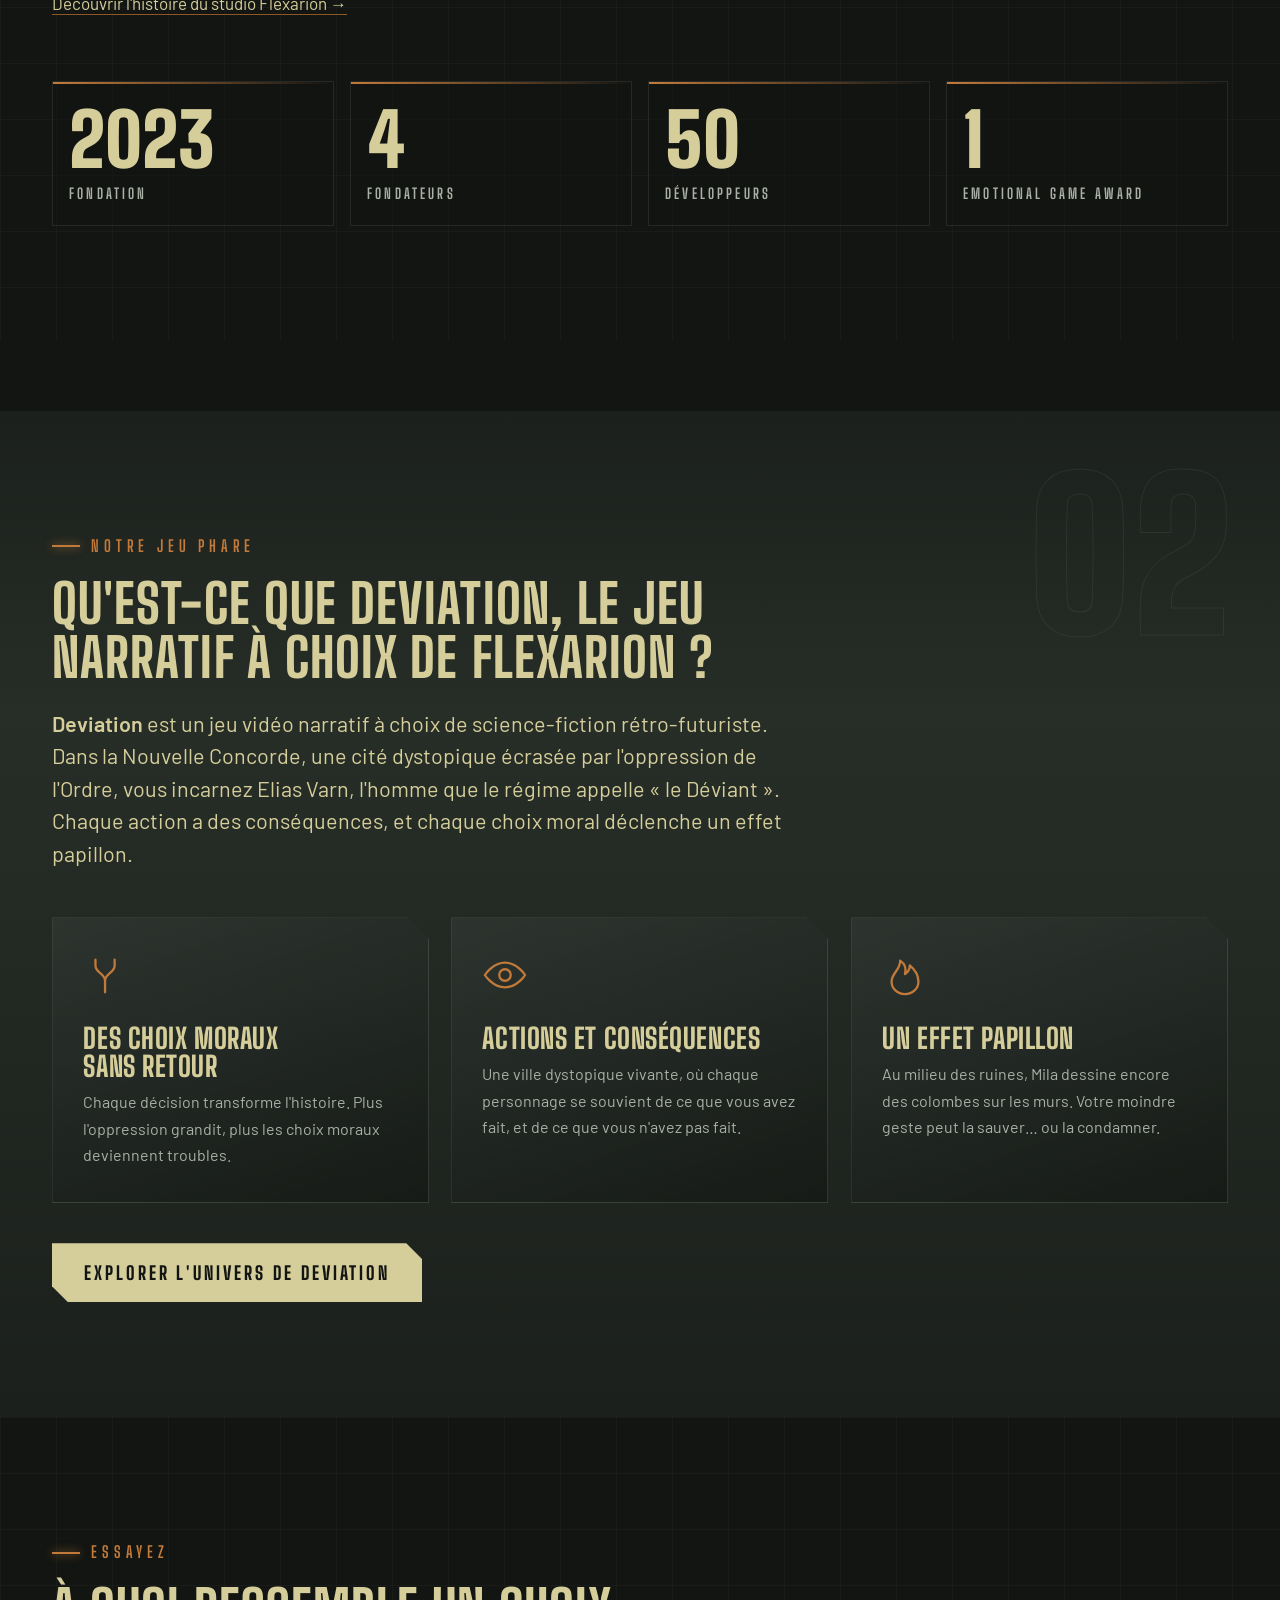
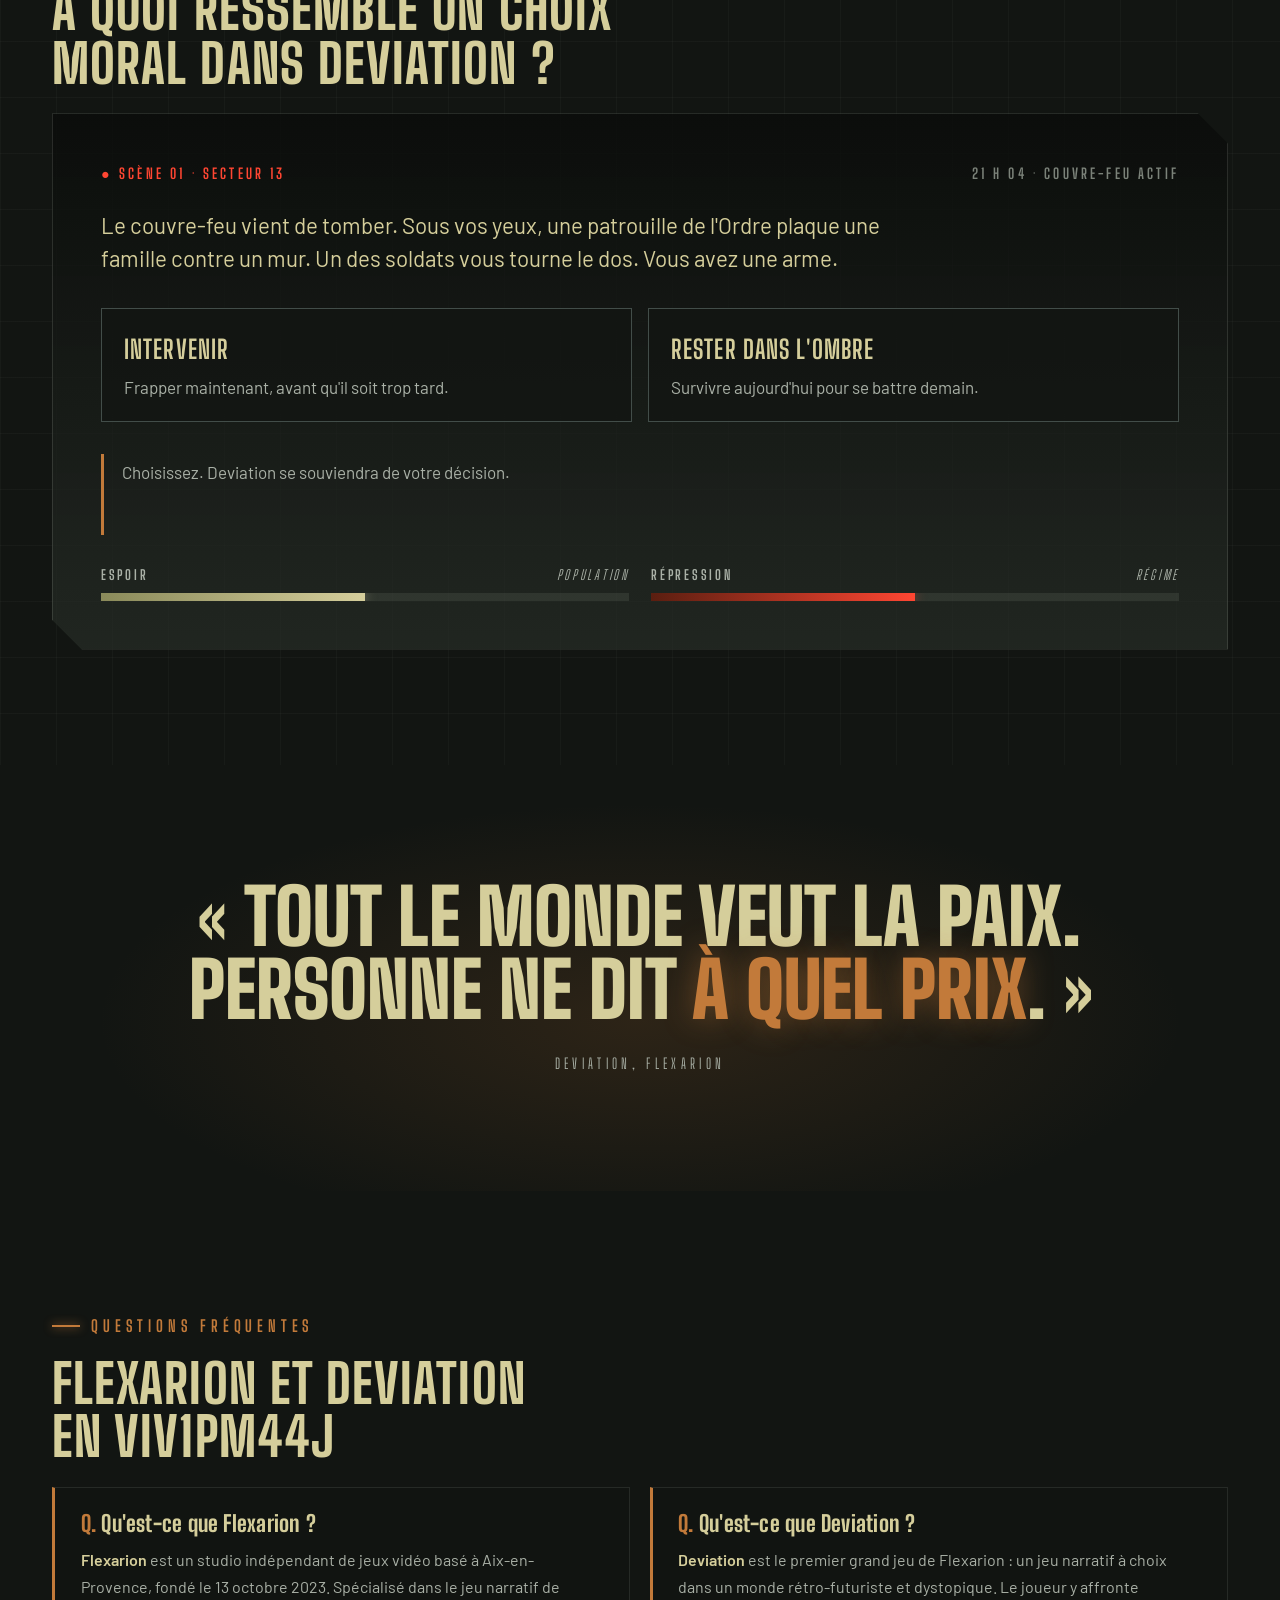
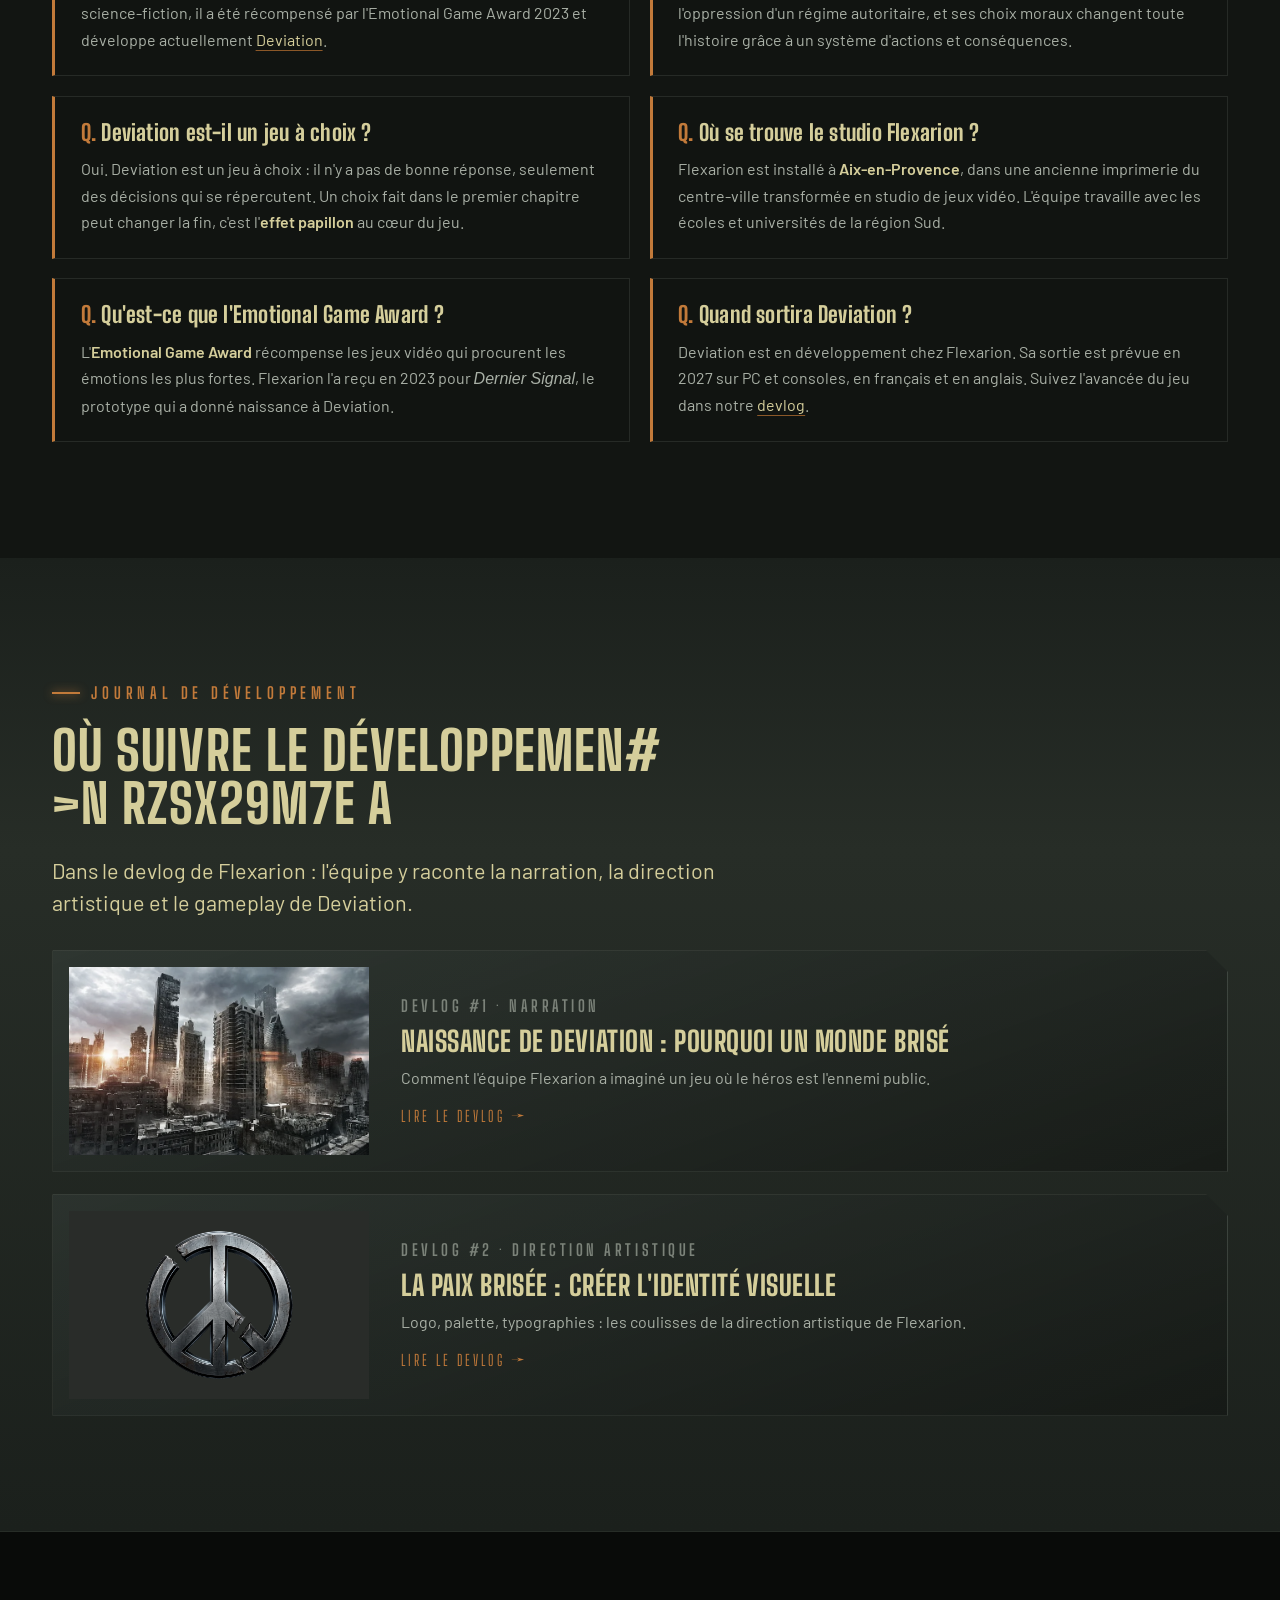
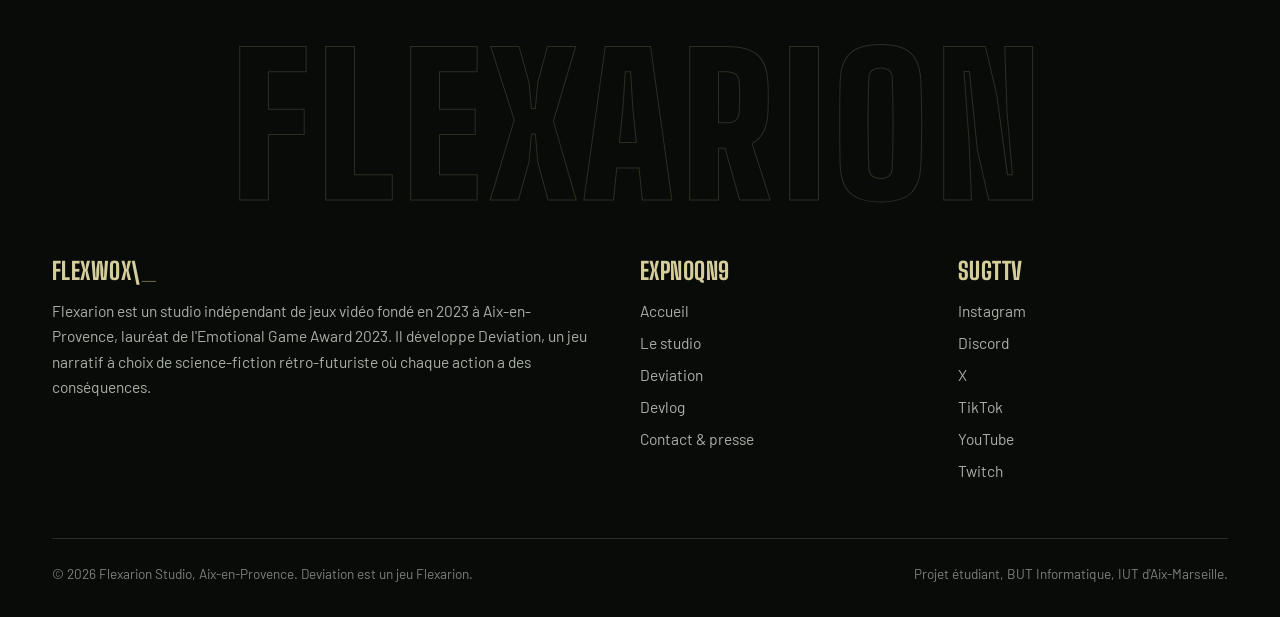
==== commit f22e94e6: "Améliorer l'accessibilité des images en ajoutant des attributs alt descriptifs pour le logo Flexario" ====
--- a/index.html
+++ b/index.html
@@ -146,7 +146,7 @@
 </head>
 <body>
 <div class="boot" aria-hidden="true"><div class="boot-in">
- <img src="assets/img/logo-flexarion.webp" alt="">
+ <img src="assets/img/logo-flexarion.webp" alt="Logo Flexarion, symbole de paix brisé">
  <p class="boot-line">Connexion au réseau Flexarion</p>
  <p class="boot-line">Contournement de la censure</p>
  <p class="boot-line">Chargement de Deviation</p>
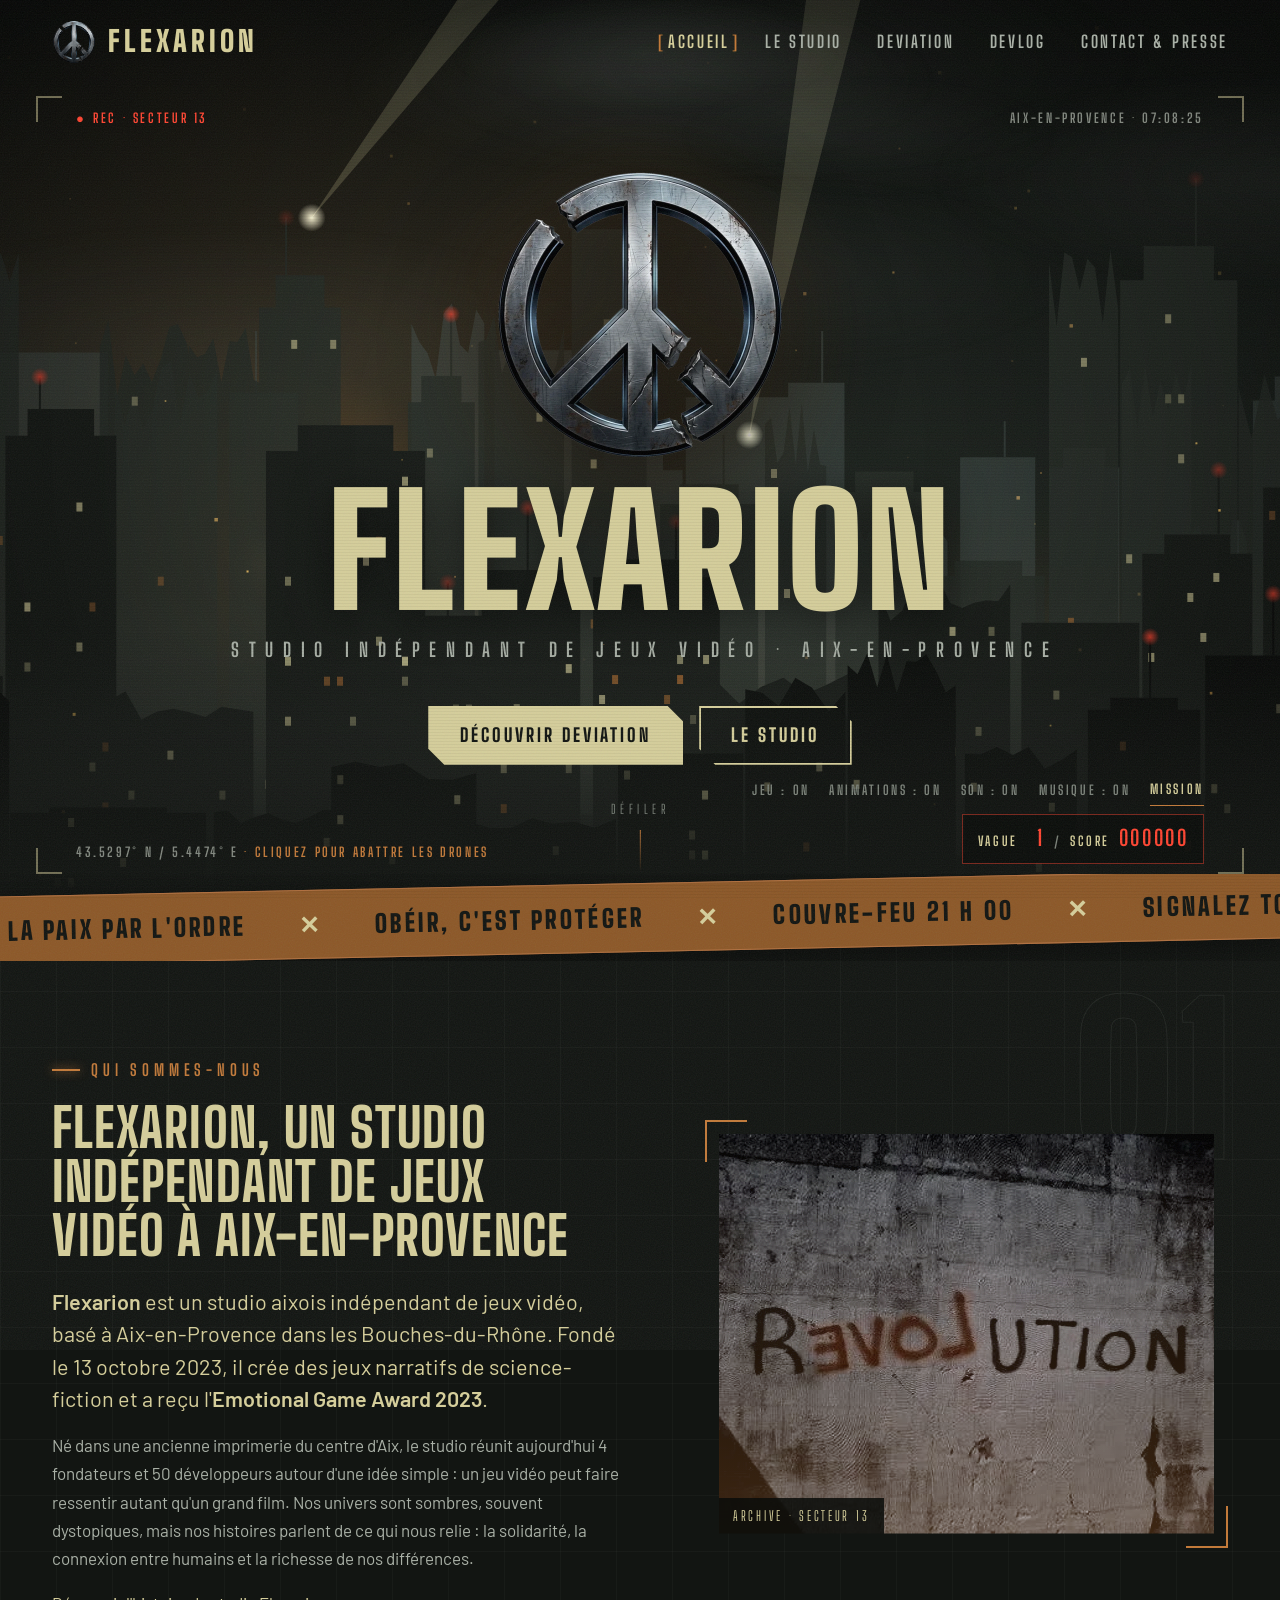
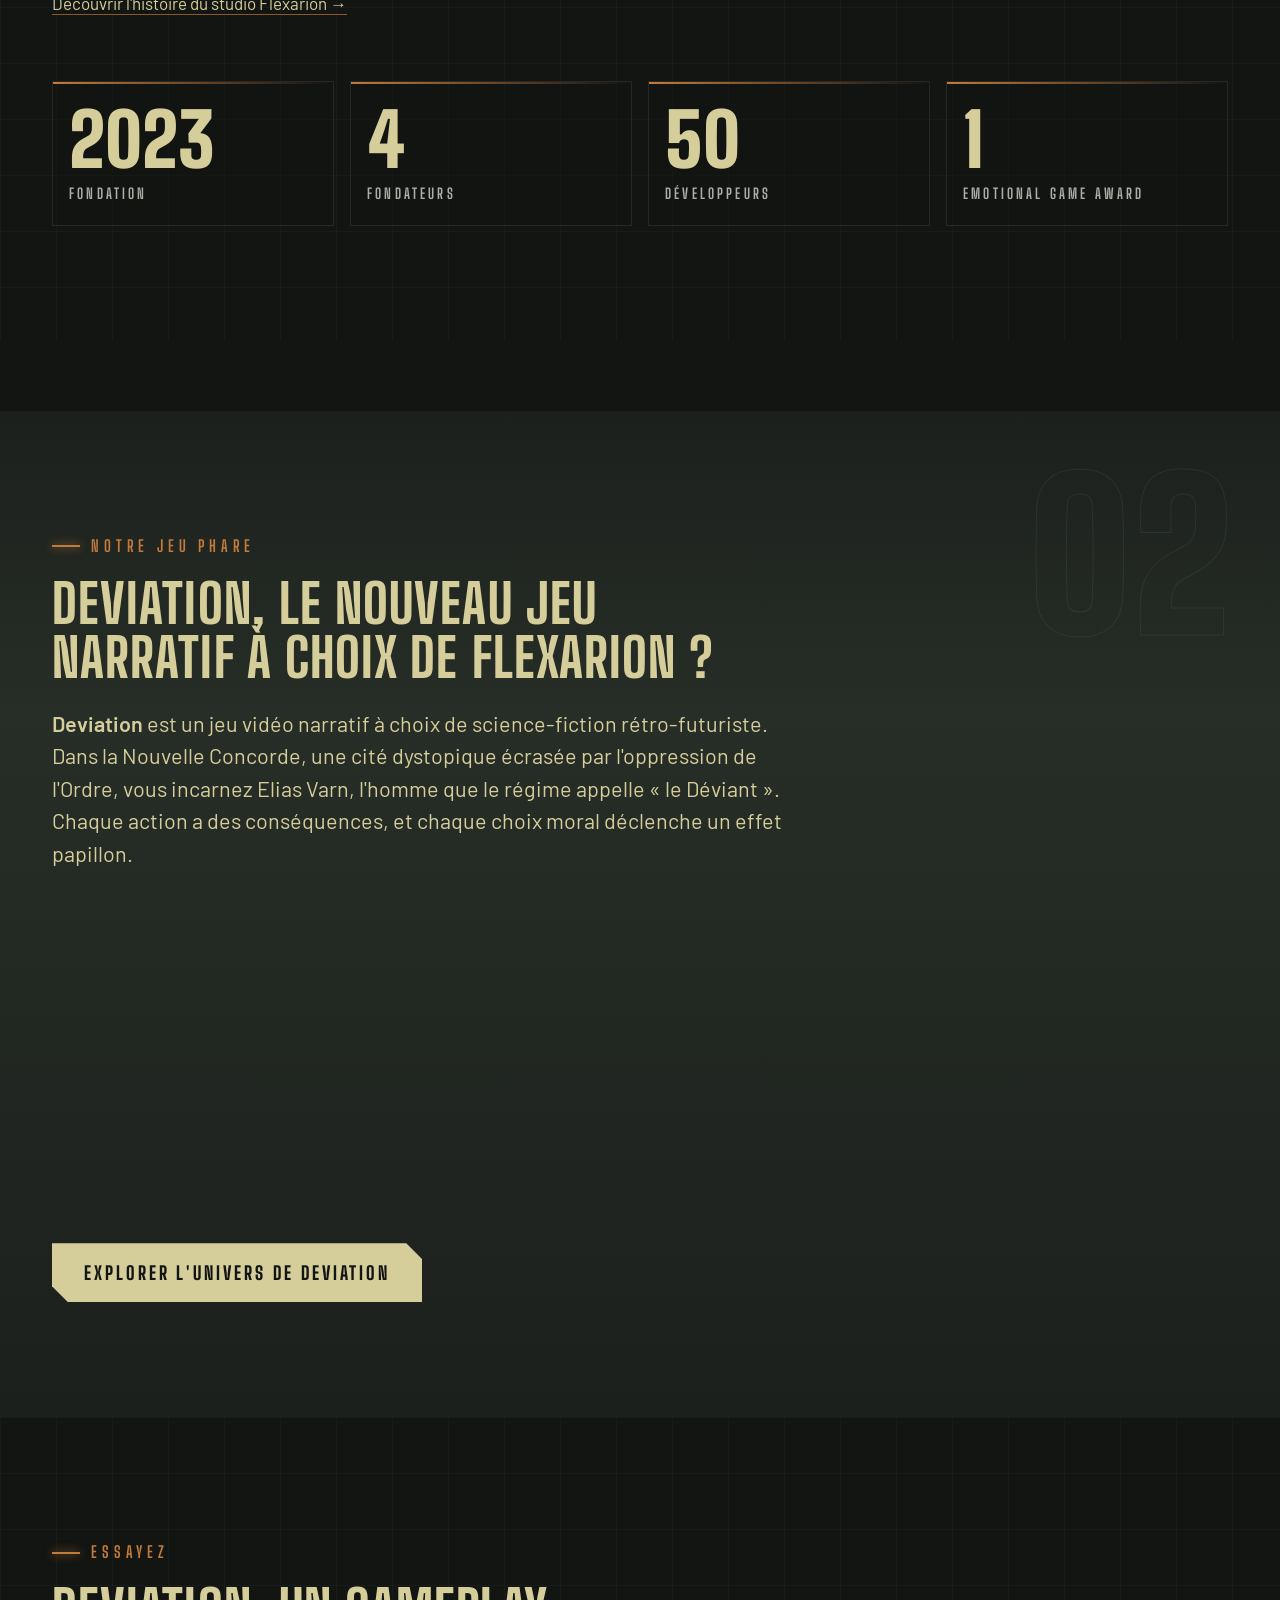
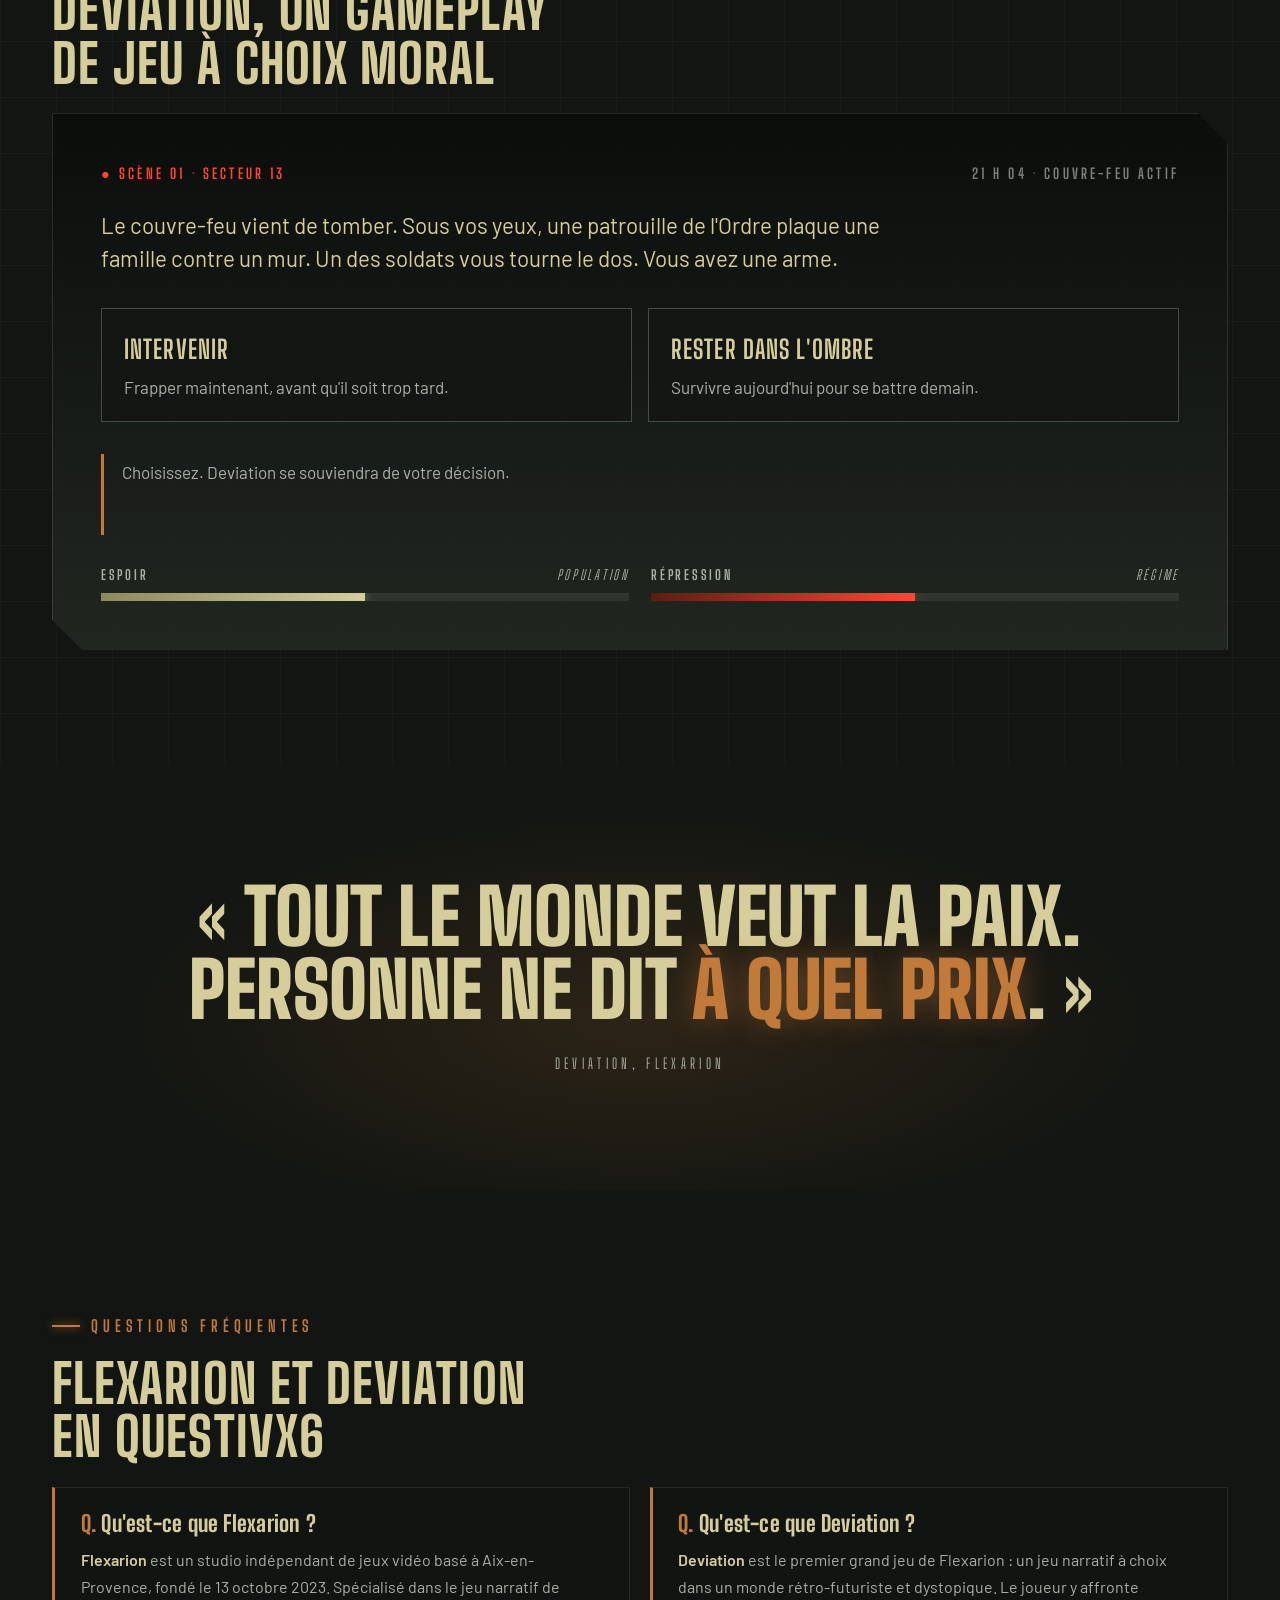
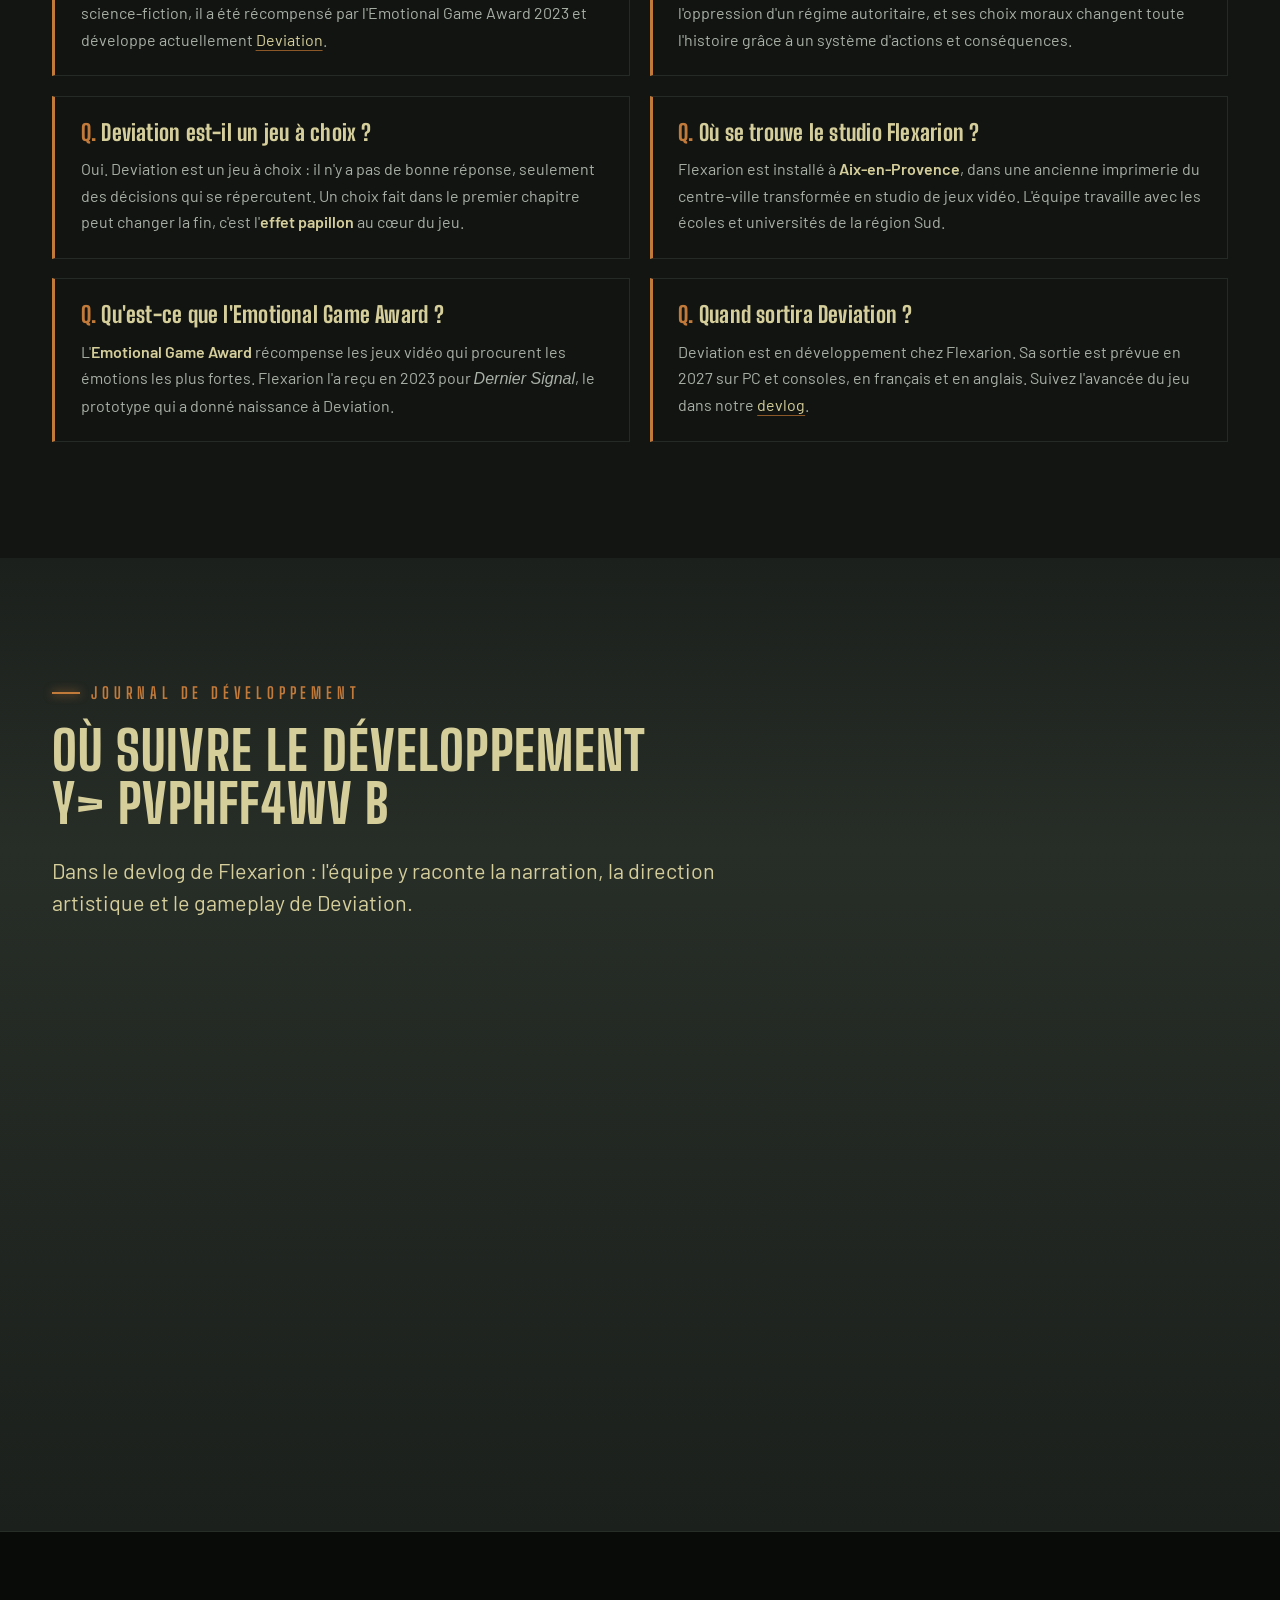
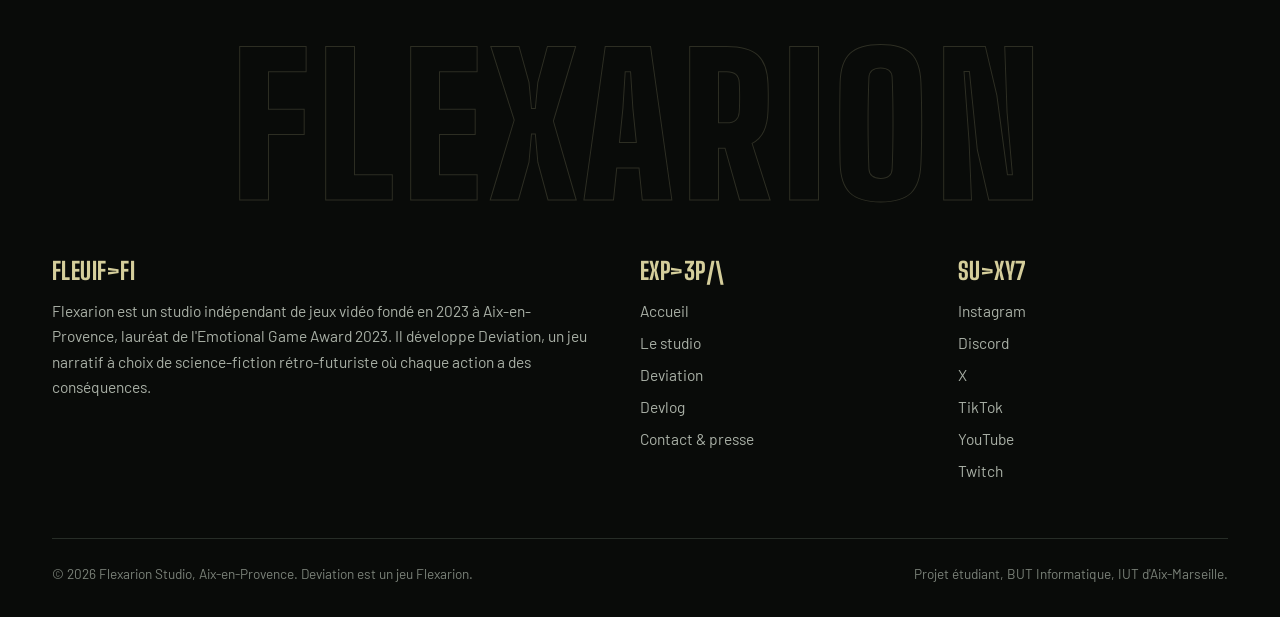
==== commit f8168136: "Fix<index.html>: Réduction de la taille des titres" ====
--- a/index.html
+++ b/index.html
@@ -200,7 +200,7 @@
  <div class="wrap grid-2">
   <div class="reveal">
    <span class="eyebrow">Qui sommes-nous</span>
-   <h2 class="scramble">Qui est Flexarion, studio indépendant de jeux vidéo à Aix-en-Provence ?</h2>
+   <h2 class="scramble">Flexarion, un studio indépendant de jeux vidéo à Aix-en-Provence</h2>
    <p class="lead"><strong>Flexarion</strong> est un studio aixois indépendant de jeux vidéo, basé à Aix-en-Provence dans les Bouches-du-Rhône. Fondé le 13 octobre 2023, il crée des jeux narratifs de science-fiction et a reçu l'<strong>Emotional Game Award 2023</strong>.</p>
    <p>Né dans une ancienne imprimerie du centre d'Aix, le studio réunit aujourd'hui 4 fondateurs et 50 développeurs autour d'une idée simple : un jeu vidéo peut faire ressentir autant qu'un grand film. Nos univers sont sombres, souvent dystopiques, mais nos histoires parlent de ce qui nous relie : la solidarité, la connexion entre humains et la richesse de nos différences.</p>
    <p><a href="studio.html">Découvrir l'histoire du studio Flexarion →</a></p>
@@ -221,7 +221,7 @@
  <span class="sec-num" aria-hidden="true">02</span>
  <div class="wrap">
   <span class="eyebrow">Notre jeu phare</span>
-  <h2 class="scramble">Qu'est-ce que Deviation, le jeu narratif à choix de Flexarion ?</h2>
+  <h2 class="scramble">Deviation, le nouveau jeu narratif à choix de Flexarion ?</h2>
   <p class="lead"><strong>Deviation</strong> est un jeu vidéo narratif à choix de science-fiction rétro-futuriste. Dans la Nouvelle Concorde, une cité dystopique écrasée par l'oppression de l'Ordre, vous incarnez Elias Varn, l'homme que le régime appelle « le Déviant ». Chaque action a des conséquences, et chaque choix moral déclenche un effet papillon.</p>
   <div class="grid-3" style="margin-top:3rem">
    <article class="card tilt reveal"><svg class="ico" viewBox="0 0 48 48" fill="none" stroke="currentColor" stroke-width="2.4" stroke-linejoin="round" stroke-linecap="round" aria-hidden="true"><path d="M12 40V28m0 0c0-8 10-8 10-16M12 28c0-8-10-8-10-16M22 12V6M2 12V6" transform="translate(11 2)"/></svg><h3>Des choix moraux sans retour</h3><p>Chaque décision transforme l'histoire. Plus l'oppression grandit, plus les choix moraux deviennent troubles.</p></article>
@@ -235,7 +235,7 @@
 <section class="gridbg">
  <div class="wrap">
   <span class="eyebrow">Essayez</span>
-  <h2 class="scramble">À quoi ressemble un choix moral dans Deviation ?</h2>
+  <h2 class="scramble">Deviation, un gameplay de jeu à choix moral</h2>
   <div class="choice reveal">
  <div class="choice-head"><span class="rec">● Scène 01 · Secteur 13</span><span>21 h 04 · couvre-feu actif</span></div>
  <p class="choice-scene">Le couvre-feu vient de tomber. Sous vos yeux, une patrouille de l'Ordre plaque une famille contre un mur. Un des soldats vous tourne le dos. Vous avez une arme.</p>
